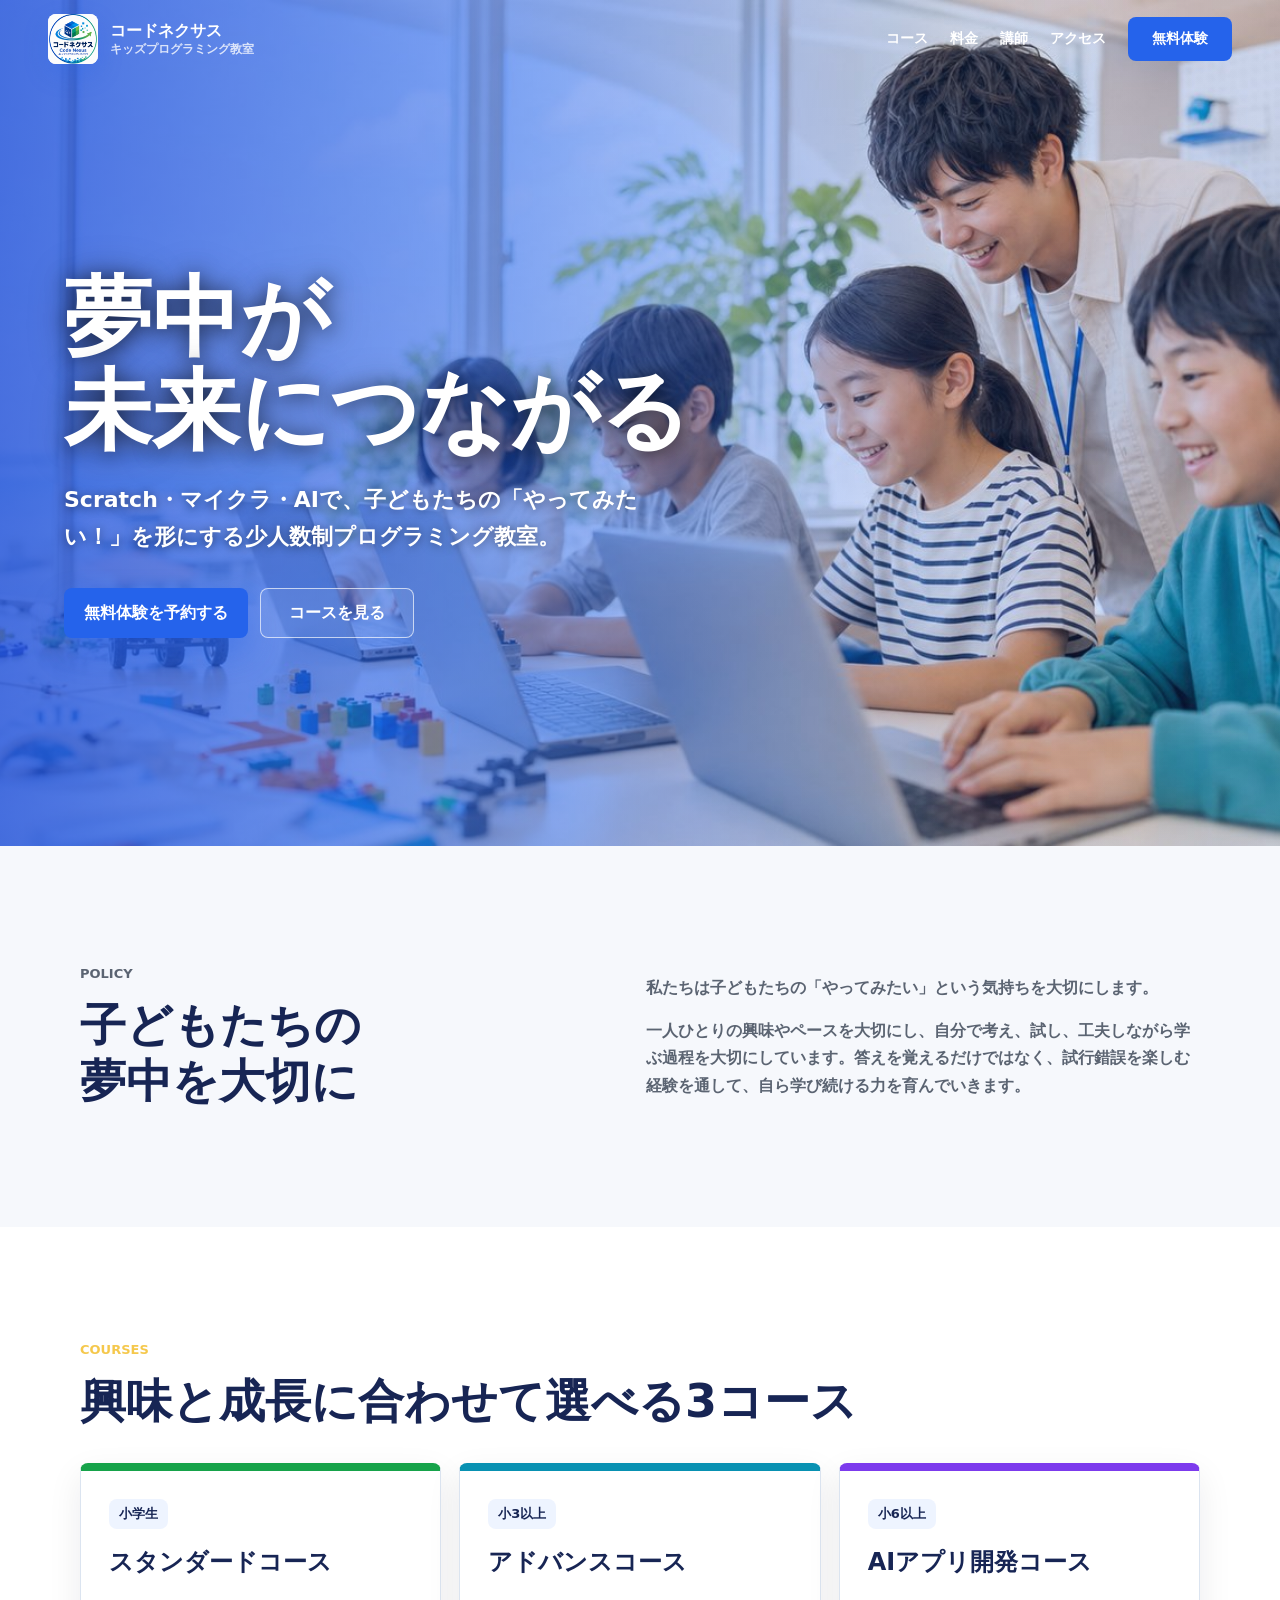
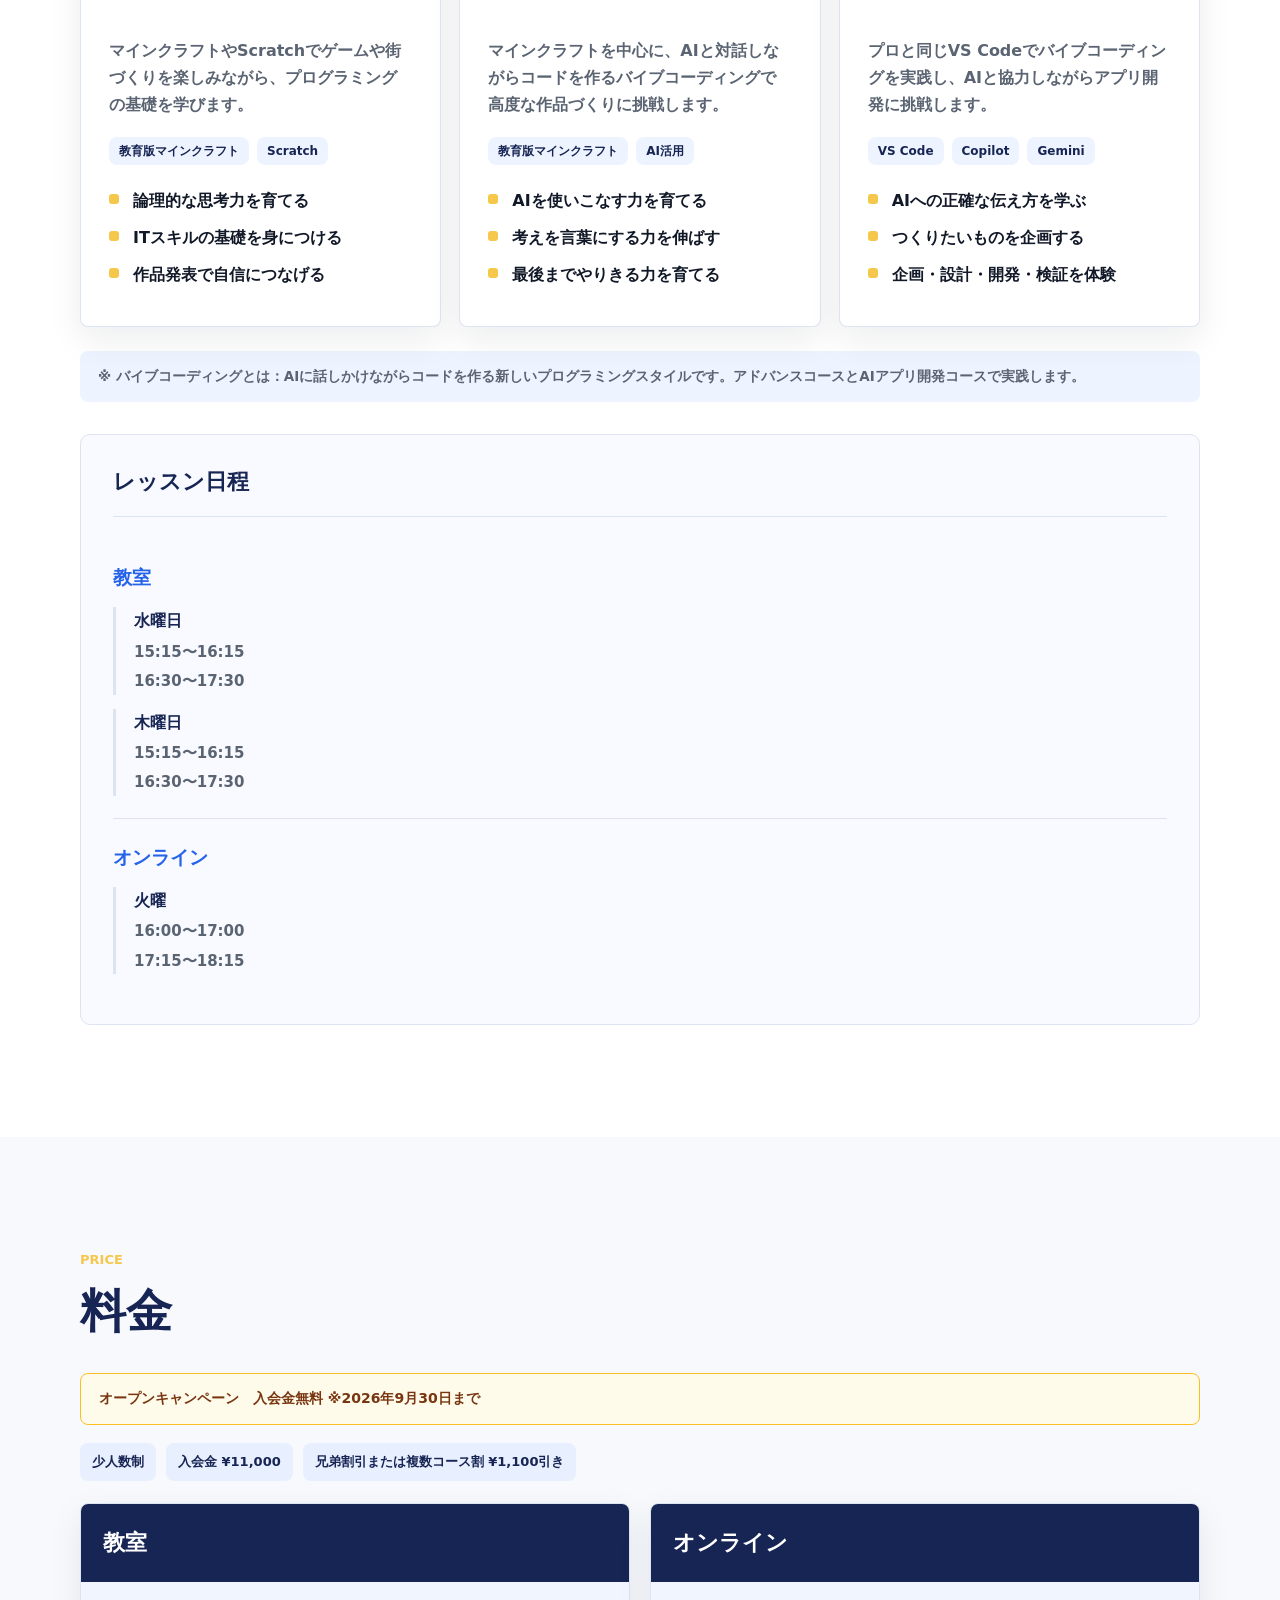
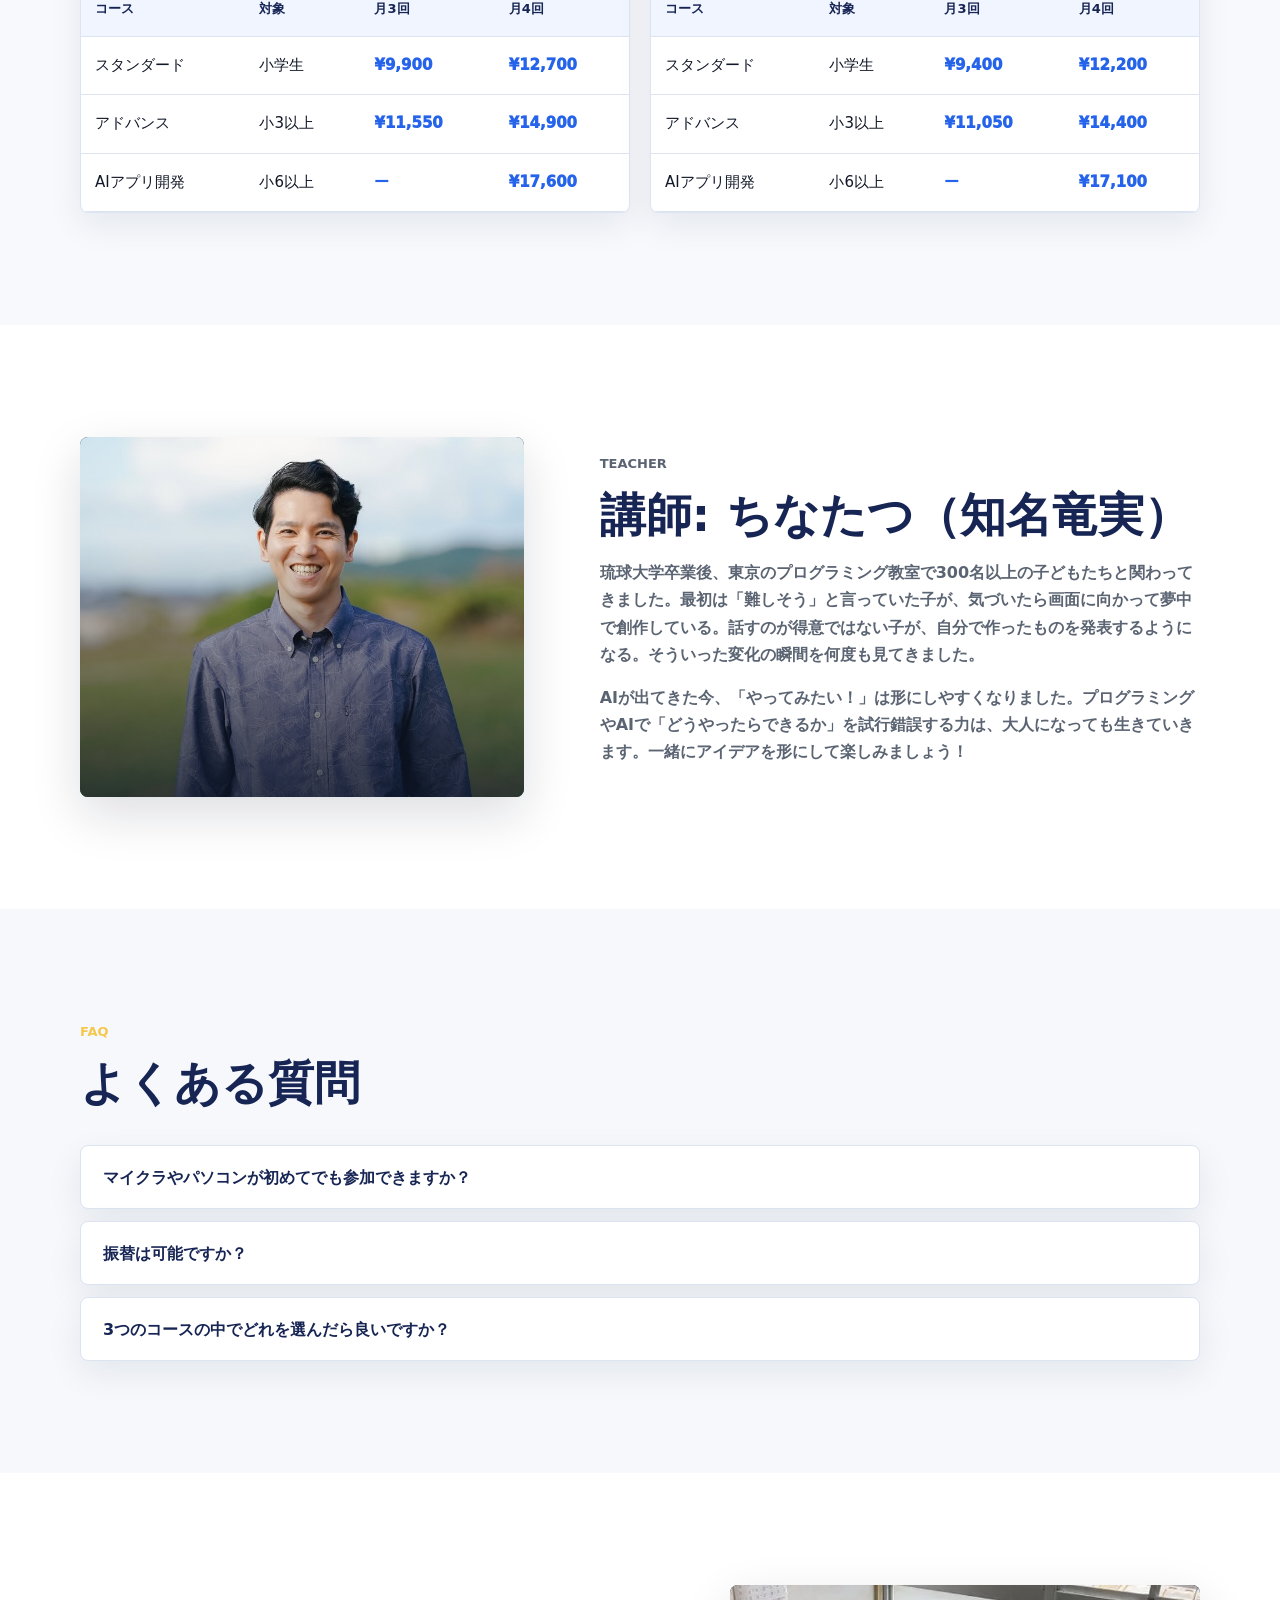
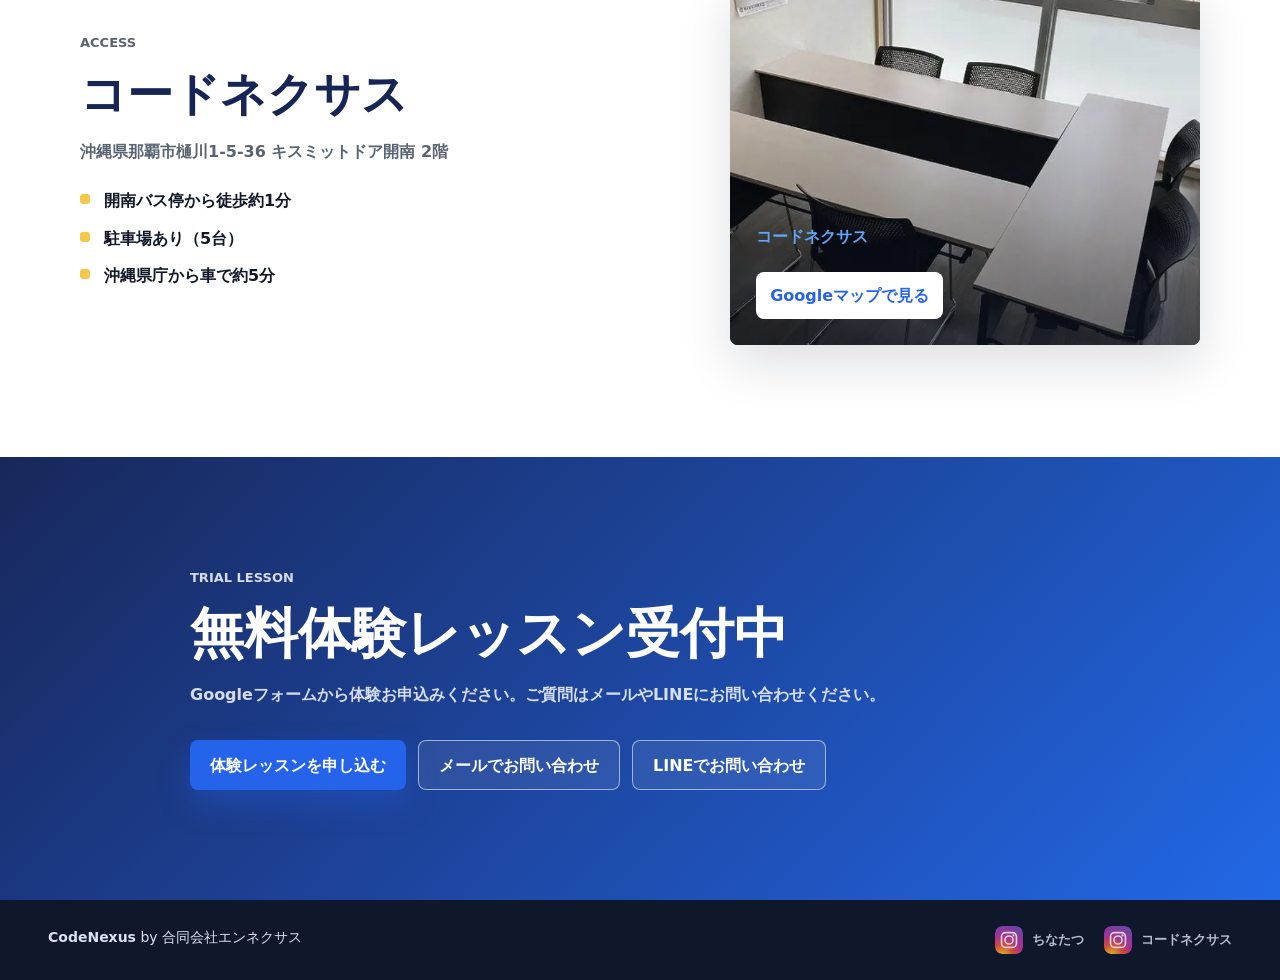
==== index.html @ d020bd9b "Add files via upload" ====
<!doctype html>
<html lang="ja">
  <head>
    <meta charset="utf-8" />
    <meta name="viewport" content="width=device-width, initial-scale=1" />
    <title>コードネクサス | 沖縄・那覇のキッズプログラミング教室</title>
    <meta
      name="description"
      content="コードネクサスは沖縄県那覇市のキッズプログラミング教室です。Scratch、マイクラ、AIアプリ開発を少人数制で学べます。無料体験レッスン受付中。"
    />
    <link rel="icon" href="./assets/code-nexus-icon.png" type="image/png" />
    <link rel="stylesheet" href="./styles.css" />
  </head>
  <body>
    <header class="site-header" data-header>
      <a class="brand" href="#top" aria-label="コードネクサス トップへ">
        <span class="brand-mark"><img src="./assets/code-nexus-icon.png" alt="" /></span>
        <span>
          <span class="brand-name">コードネクサス</span>
          <span class="brand-sub">キッズプログラミング教室</span>
        </span>
      </a>
      <button class="nav-toggle" type="button" aria-label="メニューを開く" aria-expanded="false" data-nav-toggle>
        <span></span>
        <span></span>
        <span></span>
      </button>
      <nav class="site-nav" data-nav>
        <a href="#courses">コース</a>
        <a href="#pricing">料金</a>
        <a href="#teacher">講師</a>
        <a href="#access">アクセス</a>
        <a class="nav-cta" href="#contact">無料体験</a>
      </nav>
    </header>

    <main id="top">
      <section class="hero" aria-labelledby="hero-title">
        <img class="hero-image" src="./assets/hero-classroom.jpg" alt="ノートパソコンで作品づくりに取り組む子どもたちと講師" decoding="async" />
        <div class="hero-overlay"></div>
        <div class="hero-content">
          <h1 id="hero-title">夢中が<br />未来につながる</h1>
          <p class="hero-lead">
            Scratch・マイクラ・AIで、子どもたちの「やってみたい！」を形にする少人数制プログラミング教室。
          </p>
          <div class="hero-actions">
            <a class="button primary" href="https://forms.gle/vFLX1ziu4pLFgxpL7" target="_blank" rel="noreferrer">無料体験を予約する</a>
            <a class="button secondary" href="#courses">コースを見る</a>
          </div>
        </div>
      </section>

      <section class="intro section">
        <div class="section-inner intro-grid">
          <div>
            <p class="section-kicker">Policy</p>
            <h2 class="intro-title"><span>子どもたちの</span><br /><span>夢中を大切に</span></h2>
          </div>
          <div>
            <p>
              私たちは子どもたちの「やってみたい」という気持ちを大切にします。
            </p>
            <p>
              一人ひとりの興味やペースを大切にし、自分で考え、試し、工夫しながら学ぶ過程を大切にしています。答えを覚えるだけではなく、試行錯誤を楽しむ経験を通して、自ら学び続ける力を育んでいきます。
            </p>
          </div>
        </div>
      </section>

      <section class="section courses" id="courses" aria-labelledby="courses-title">
        <div class="section-inner">
          <div class="section-heading">
            <p class="section-kicker">Courses</p>
            <h2 id="courses-title">興味と成長に合わせて選べる3コース</h2>
          </div>
          <div class="course-grid">
            <article class="course-card course-green">
              <span class="course-badge">小学生</span>
              <h3>スタンダードコース</h3>
              <p>マインクラフトやScratchでゲームや街づくりを楽しみながら、プログラミングの基礎を学びます。</p>
              <div class="course-tools" aria-label="使用ツール">
                <span>教育版マインクラフト</span>
                <span>Scratch</span>
              </div>
              <ul>
                <li>論理的な思考力を育てる</li>
                <li>ITスキルの基礎を身につける</li>
                <li>作品発表で自信につなげる</li>
              </ul>
            </article>
            <article class="course-card course-cyan">
              <span class="course-badge">小3以上</span>
              <h3>アドバンスコース</h3>
              <p>マインクラフトを中心に、AIと対話しながらコードを作るバイブコーディングで高度な作品づくりに挑戦します。</p>
              <div class="course-tools" aria-label="使用ツール">
                <span>教育版マインクラフト</span>
                <span>AI活用</span>
              </div>
              <ul>
                <li>AIを使いこなす力を育てる</li>
                <li>考えを言葉にする力を伸ばす</li>
                <li>最後までやりきる力を育てる</li>
              </ul>
            </article>
            <article class="course-card course-purple">
              <span class="course-badge">小6以上</span>
              <h3>AIアプリ開発コース</h3>
              <p>プロと同じVS Codeでバイブコーディングを実践し、AIと協力しながらアプリ開発に挑戦します。</p>
              <div class="course-tools" aria-label="使用ツール">
                <span>VS Code</span>
                <span>Copilot</span>
                <span>Gemini</span>
              </div>
              <ul>
                <li>AIへの正確な伝え方を学ぶ</li>
                <li>つくりたいものを企画する</li>
                <li>企画・設計・開発・検証を体験</li>
              </ul>
            </article>
          </div>
          <p class="vibe-note">※ バイブコーディングとは：AIに話しかけながらコードを作る新しいプログラミングスタイルです。アドバンスコースとAIアプリ開発コースで実践します。</p>
          <div class="schedule-block">
            <h3 class="schedule-title">レッスン日程</h3>
            <div class="schedule-body">
              <div class="schedule-category">
                <p class="schedule-cat-label">教室</p>
                <div class="schedule-day">
                  <p class="schedule-day-name">水曜日</p>
                  <p class="schedule-time">15:15〜16:15</p>
                  <p class="schedule-time">16:30〜17:30</p>
                </div>
                <div class="schedule-day">
                  <p class="schedule-day-name">木曜日</p>
                  <p class="schedule-time">15:15〜16:15</p>
                  <p class="schedule-time">16:30〜17:30</p>
                </div>
              </div>
              <div class="schedule-category">
                <p class="schedule-cat-label">オンライン</p>
                <div class="schedule-day">
                  <p class="schedule-day-name">火曜</p>
                  <p class="schedule-time">16:00〜17:00</p>
                  <p class="schedule-time">17:15〜18:15</p>
                </div>
              </div>
            </div>
          </div>
        </div>
      </section>

      <section class="section pricing" id="pricing" aria-labelledby="pricing-title">
        <div class="section-inner">
          <div class="section-heading">
            <p class="section-kicker">Price</p>
            <h2 id="pricing-title">料金</h2>
          </div>
          <p class="campaign-note">オープンキャンペーン　入会金無料 ※2026年9月30日まで</p>
          <div class="price-notes">
            <span>少人数制</span>
            <span>入会金 ¥11,000</span>
            <span>兄弟割引または複数コース割 ¥1,100引き</span>
          </div>
          <div class="pricing-tables">
            <article class="price-panel">
              <h3>教室</h3>
              <div class="table-wrap">
                <table>
                  <thead>
                    <tr>
                      <th>コース</th>
                      <th>対象</th>
                      <th>月3回</th>
                      <th>月4回</th>
                    </tr>
                  </thead>
                  <tbody>
                    <tr>
                      <td>スタンダード</td>
                      <td>小学生</td>
                      <td>¥9,900</td>
                      <td>¥12,700</td>
                    </tr>
                    <tr>
                      <td>アドバンス</td>
                      <td>小3以上</td>
                      <td>¥11,550</td>
                      <td>¥14,900</td>
                    </tr>
                    <tr>
                      <td>AIアプリ開発</td>
                      <td>小6以上</td>
                      <td>ー</td>
                      <td>¥17,600</td>
                    </tr>
                  </tbody>
                </table>
              </div>
            </article>
            <article class="price-panel">
              <h3>オンライン</h3>
              <div class="table-wrap">
                <table>
                  <thead>
                    <tr>
                      <th>コース</th>
                      <th>対象</th>
                      <th>月3回</th>
                      <th>月4回</th>
                    </tr>
                  </thead>
                  <tbody>
                    <tr>
                      <td>スタンダード</td>
                      <td>小学生</td>
                      <td>¥9,400</td>
                      <td>¥12,200</td>
                    </tr>
                    <tr>
                      <td>アドバンス</td>
                      <td>小3以上</td>
                      <td>¥11,050</td>
                      <td>¥14,400</td>
                    </tr>
                    <tr>
                      <td>AIアプリ開発</td>
                      <td>小6以上</td>
                      <td>ー</td>
                      <td>¥17,100</td>
                    </tr>
                  </tbody>
                </table>
              </div>
            </article>
          </div>
        </div>
      </section>

      <section class="section teacher" id="teacher" aria-labelledby="teacher-title">
        <div class="section-inner teacher-grid">
          <div class="teacher-visual">
            <img class="teacher-photo" src="./assets/teacher-profile.jpg" alt="講師 ちなたつ（知名竜実）のプロフィール写真" loading="lazy" decoding="async" />
          </div>
          <div>
            <p class="section-kicker">Teacher</p>
            <h2 id="teacher-title">講師: ちなたつ（知名竜実）</h2>
            <p>
              琉球大学卒業後、東京のプログラミング教室で300名以上の子どもたちと関わってきました。最初は「難しそう」と言っていた子が、気づいたら画面に向かって夢中で創作している。話すのが得意ではない子が、自分で作ったものを発表するようになる。そういった変化の瞬間を何度も見てきました。
            </p>
            <p>
              AIが出てきた今、「やってみたい！」は形にしやすくなりました。プログラミングやAIで「どうやったらできるか」を試行錯誤する力は、大人になっても生きていきます。一緒にアイデアを形にして楽しみましょう！
            </p>
          </div>
        </div>
      </section>

      <section class="section faq" aria-labelledby="faq-title">
        <div class="section-inner">
          <div class="section-heading">
            <p class="section-kicker">FAQ</p>
            <h2 id="faq-title">よくある質問</h2>
          </div>
          <div class="faq-list">
            <details>
              <summary>マイクラやパソコンが初めてでも参加できますか？</summary>
              <p>はい。初めてのお子様にも取り組みやすく楽しめる内容を用意しております。</p>
            </details>
            <details>
              <summary>振替は可能ですか？</summary>
              <p>はい。欠席日から2ヶ月以内で振替可能となっております。</p>
            </details>
            <details>
              <summary>3つのコースの中でどれを選んだら良いですか？</summary>
              <p>まずはスタンダードコースでの体験がオススメです。その上でどのコースが良いか、お話できると幸いです。</p>
            </details>
          </div>
        </div>
      </section>

      <section class="section access" id="access" aria-labelledby="access-title">
        <div class="section-inner access-grid">
          <div>
            <p class="section-kicker">Access</p>
            <h2 id="access-title">コードネクサス</h2>
            <p>沖縄県那覇市樋川1-5-36 キスミットドア開南 2階</p>
            <ul class="access-list">
              <li>開南バス停から徒歩約1分</li>
              <li>駐車場あり（5台）</li>
              <li>沖縄県庁から車で約5分</li>
            </ul>
          </div>
          <div class="map-card">
            <img src="./assets/classroom-room.jpg" alt="キスミットドア開南の教室スペース" loading="lazy" decoding="async" />
            <div class="map-card-info" aria-label="アクセス情報">
              <span>コードネクサス</span>
              <a href="https://www.google.com/maps/search/?api=1&query=%E6%B2%96%E7%B8%84%E7%9C%8C%E9%82%A3%E8%A6%87%E5%B8%82%E6%A8%8B%E5%B7%9D1-5-36" target="_blank" rel="noreferrer">Googleマップで見る</a>
            </div>
          </div>
        </div>
      </section>

      <section class="contact" id="contact" aria-labelledby="contact-title">
        <div class="contact-inner">
          <p class="section-kicker">Trial Lesson</p>
          <h2 id="contact-title">無料体験レッスン受付中</h2>
          <p>Googleフォームから体験お申込みください。ご質問はメールやLINEにお問い合わせください。</p>
          <div class="contact-actions">
            <a class="button primary" href="https://forms.gle/vFLX1ziu4pLFgxpL7" target="_blank" rel="noreferrer">体験レッスンを申し込む</a>
            <a class="button secondary light" href="mailto:ennexus.c@gmail.com">メールでお問い合わせ</a>
            <a class="button secondary light" href="https://lin.ee/ylZwi2s" target="_blank" rel="noreferrer">LINEでお問い合わせ</a>
          </div>
        </div>
      </section>
    </main>

    <footer class="site-footer">
      <p><strong>CodeNexus</strong> by 合同会社エンネクサス</p>
      <div class="footer-social">
        <a class="footer-social-link" href="https://www.instagram.com/china_tatsu/" target="_blank" rel="noreferrer" aria-label="ちなたつ Instagram（個人）">
          <img src="./assets/instagram-icon.svg" alt="" class="social-icon" />
          <span>ちなたつ</span>
        </a>
        <a class="footer-social-link" href="https://www.instagram.com/codenexus.okinawa/" target="_blank" rel="noreferrer" aria-label="コードネクサス Instagram（教室）">
          <img src="./assets/instagram-icon.svg" alt="" class="social-icon" />
          <span>コードネクサス</span>
        </a>
      </div>
    </footer>

    <script src="./script.js"></script>
  </body>
</html>
---- styles.css ----
:root {
  --blue: #2563eb;
  --navy: #172554;
  --ink: #111827;
  --muted: #5b6472;
  --line: #dbe4f0;
  --paper: #ffffff;
  --soft: #f6f8fc;
  --green: #16a34a;
  --cyan: #0891b2;
  --purple: #7c3aed;
  --yellow: #f5c84c;
  --coral: #f9735b;
  --shadow: 0 18px 50px rgba(17, 24, 39, 0.14);
}

* {
  box-sizing: border-box;
}

html {
  scroll-behavior: smooth;
}

body {
  margin: 0;
  color: var(--ink);
  font-family: system-ui, -apple-system, BlinkMacSystemFont, "Hiragino Sans", "Yu Gothic", "Yu Gothic UI", sans-serif;
  line-height: 1.7;
  background: var(--paper);
}

a {
  color: inherit;
  text-decoration: none;
}

img {
  display: block;
  max-width: 100%;
}

.site-header {
  position: fixed;
  z-index: 20;
  top: 0;
  left: 0;
  right: 0;
  display: flex;
  align-items: center;
  justify-content: space-between;
  gap: 24px;
  min-height: 74px;
  padding: 14px clamp(18px, 4vw, 48px);
  color: #fff;
  transition: background 180ms ease, color 180ms ease, box-shadow 180ms ease;
}

.site-header.is-scrolled,
.site-header.is-open {
  color: var(--ink);
  background: rgba(255, 255, 255, 0.94);
  box-shadow: 0 8px 24px rgba(17, 24, 39, 0.08);
  -webkit-backdrop-filter: blur(14px);
  backdrop-filter: blur(14px);
}

.brand {
  display: inline-flex;
  align-items: center;
  gap: 12px;
  min-width: 220px;
  font-weight: 800;
}

.brand-mark {
  display: grid;
  width: 50px;
  height: 50px;
  place-items: center;
  border-radius: 8px;
  overflow: hidden;
  background: #fff;
  box-shadow: 0 10px 24px rgba(37, 99, 235, 0.22);
}

.brand-mark img {
  width: 100%;
  height: 100%;
  object-fit: cover;
  transform: scale(1.04);
}

.brand-name,
.brand-sub {
  display: block;
  line-height: 1.1;
}

.brand-sub {
  margin-top: 4px;
  font-size: 12px;
  font-weight: 700;
  opacity: 0.78;
}

.site-nav {
  display: flex;
  align-items: center;
  gap: 22px;
  font-size: 14px;
  font-weight: 800;
}

.site-nav a {
  padding: 10px 0;
}

.site-nav .nav-cta {
  min-width: 104px;
  padding: 10px 16px;
  text-align: center;
  color: #fff;
  background: var(--blue);
  border-radius: 8px;
  font-weight: 700;
}

.nav-toggle {
  display: none;
  width: 44px;
  height: 44px;
  border: 1px solid rgba(255, 255, 255, 0.45);
  border-radius: 8px;
  background: rgba(255, 255, 255, 0.12);
  place-items: center;
}

.site-header.is-scrolled .nav-toggle,
.site-header.is-open .nav-toggle {
  border-color: var(--line);
  background: #fff;
}

.nav-toggle span {
  display: block;
  width: 20px;
  height: 2px;
  margin: 3px auto;
  background: currentColor;
}

.hero {
  position: relative;
  min-height: 94vh;
  display: grid;
  align-items: center;
  overflow: hidden;
  color: #fff;
}

.hero-image,
.hero-overlay {
  position: absolute;
  inset: 0;
  width: 100%;
  height: 100%;
}

.hero-image {
  object-fit: cover;
  object-position: center;
}

.hero-overlay {
  background:
    linear-gradient(90deg, rgba(29, 78, 216, 0.78) 0%, rgba(37, 99, 235, 0.52) 38%, rgba(37, 99, 235, 0.10) 74%),
    linear-gradient(0deg, rgba(37, 99, 235, 0.08), rgba(37, 99, 235, 0.08));
}

.hero-content {
  position: relative;
  z-index: 1;
  width: min(760px, 100%);
  padding: 128px clamp(20px, 5vw, 72px) 64px;
}

.eyebrow,
.section-kicker {
  margin: 0 0 12px;
  color: var(--yellow);
  font-size: 13px;
  font-weight: 900;
  text-transform: uppercase;
}

.hero h1 {
  margin: 0;
  font-size: clamp(46px, 8vw, 88px);
  line-height: 1.05;
  letter-spacing: 0;
  text-shadow: 0 2px 20px rgba(0, 0, 0, 0.60), 0 4px 40px rgba(0, 0, 0, 0.35);
}

.hero-lead {
  max-width: 620px;
  margin: 24px 0 0;
  font-size: clamp(17px, 2.1vw, 22px);
  font-weight: 700;
  text-shadow: 0 1px 10px rgba(0, 0, 0, 0.50);
}

.hero-actions,
.contact-actions {
  display: flex;
  flex-wrap: wrap;
  gap: 12px;
  margin-top: 32px;
}

.button {
  display: inline-flex;
  align-items: center;
  justify-content: center;
  min-height: 50px;
  min-width: 154px;
  padding: 12px 20px;
  border-radius: 8px;
  font-weight: 700;
  line-height: 1.35;
}

.button.primary {
  color: #fff;
  background: var(--blue);
  box-shadow: 0 14px 30px rgba(37, 99, 235, 0.34);
}

.button.secondary {
  color: #fff;
  border: 1px solid rgba(255, 255, 255, 0.66);
  background: rgba(255, 255, 255, 0.08);
}

.button.light {
  border-color: rgba(255, 255, 255, 0.55);
}


.section {
  padding: clamp(68px, 9vw, 112px) clamp(20px, 4vw, 48px);
}

.section-inner {
  width: min(1120px, 100%);
  margin: 0 auto;
}

.section-heading {
  max-width: 100%;
  margin-bottom: 34px;
}

.section h2 {
  margin: 0;
  color: var(--navy);
  font-size: clamp(30px, 4vw, 46px);
  line-height: 1.22;
  letter-spacing: 0;
}

.section-heading p:not(.section-kicker),
.intro p,
.teacher p,
.access p,
.contact p {
  color: var(--muted);
  font-weight: 650;
}

.intro {
  background: var(--soft);
}

.intro-grid {
  display: grid;
  grid-template-columns: 0.95fr 1.05fr;
  gap: clamp(28px, 5vw, 64px);
  align-items: center;
}

.intro-title span {
  white-space: nowrap;
}

.courses {
  background: #fff;
}

.course-grid {
  display: grid;
  grid-template-columns: repeat(3, minmax(0, 1fr));
  gap: 18px;
}

.course-card,
.price-panel,
.faq-list details {
  border: 1px solid var(--line);
  border-radius: 8px;
  background: #fff;
  box-shadow: 0 12px 34px rgba(17, 24, 39, 0.08);
}

.course-card {
  min-height: 390px;
  padding: 28px;
  border-top: 8px solid var(--blue);
}

.course-green {
  border-top-color: var(--green);
}

.course-cyan {
  border-top-color: var(--cyan);
}

.course-purple {
  border-top-color: var(--purple);
}

.course-badge {
  display: inline-flex;
  min-height: 30px;
  align-items: center;
  padding: 4px 10px;
  color: var(--navy);
  background: #eef4ff;
  border-radius: 8px;
  font-size: 13px;
  font-weight: 700;
}

.course-card h3 {
  min-height: 74px;
  margin: 18px 0 12px;
  color: var(--navy);
  font-size: 24px;
  line-height: 1.3;
}

.course-card p {
  color: var(--muted);
  font-weight: 650;
}

.course-tools {
  display: flex;
  flex-wrap: wrap;
  gap: 8px;
  margin-top: 18px;
}

.course-tools span {
  padding: 6px 10px;
  border-radius: 8px;
  color: var(--navy);
  background: #eef4ff;
  font-size: 12px;
  font-weight: 650;
  line-height: 1.35;
}

.course-card ul,
.access-list {
  padding: 0;
  margin: 22px 0 0;
  list-style: none;
}

.course-card li,
.access-list li {
  position: relative;
  padding-left: 24px;
  margin: 10px 0;
  font-weight: 800;
}

.course-card li::before,
.access-list li::before {
  content: "";
  position: absolute;
  left: 0;
  top: 0.75em;
  width: 10px;
  height: 10px;
  border-radius: 3px;
  background: var(--yellow);
  transform: translateY(-50%);
}

.pricing {
  background: #f7f9fd;
}

.price-notes {
  display: flex;
  flex-wrap: wrap;
  gap: 10px;
  margin-bottom: 22px;
}

.price-notes span {
  padding: 8px 12px;
  border-radius: 8px;
  color: var(--navy);
  background: #e8efff;
  font-size: 13px;
  font-weight: 650;
}

.pricing-tables {
  display: grid;
  grid-template-columns: repeat(2, minmax(0, 1fr));
  gap: 20px;
}

.price-panel {
  overflow: hidden;
}

.price-panel h3 {
  margin: 0;
  padding: 20px 22px;
  color: #fff;
  background: var(--navy);
  font-size: 22px;
}

.table-wrap {
  overflow-x: auto;
}

table {
  width: 100%;
  border-collapse: collapse;
  font-size: 15px;
}

th,
td {
  padding: 16px 14px;
  border-bottom: 1px solid var(--line);
  text-align: left;
  vertical-align: middle;
}

th {
  color: var(--navy);
  background: #f0f5ff;
  font-size: 13px;
}

td:nth-child(3),
td:nth-child(4) {
  font-weight: 950;
  color: var(--blue);
}

.teacher-grid,
.access-grid {
  display: grid;
  grid-template-columns: 0.85fr 1.15fr;
  gap: clamp(28px, 6vw, 76px);
  align-items: center;
}

.teacher-visual {
  min-height: 360px;
  position: relative;
  overflow: hidden;
  display: flex;
  align-items: flex-end;
  padding: 22px;
  border-radius: 8px;
  color: #fff;
  background: var(--navy);
  box-shadow: var(--shadow);
}

.teacher-visual::after {
  content: "";
  position: absolute;
  inset: 0;
  background: linear-gradient(180deg, rgba(15, 23, 42, 0.02) 28%, rgba(15, 23, 42, 0.76) 100%);
}

.teacher-photo {
  position: absolute;
  inset: 0;
  width: 100%;
  height: 100%;
  object-fit: cover;
  object-position: 50% 32%;
}


.faq {
  background: var(--soft);
}

.faq-list {
  display: grid;
  gap: 12px;
}

.faq-list details {
  padding: 0 22px;
}

.faq-list summary {
  min-height: 62px;
  display: flex;
  align-items: center;
  cursor: pointer;
  color: var(--navy);
  font-weight: 700;
}

.faq-list p {
  margin: 0;
  padding: 0 0 22px;
  color: var(--muted);
  font-weight: 650;
}

.access {
  background: #fff;
}

.access-grid {
  grid-template-columns: 1.1fr 0.9fr;
}

#access-title {
  word-break: keep-all;
}

.map-card {
  position: relative;
  min-height: 360px;
  overflow: hidden;
  border-radius: 8px;
  color: #fff;
  background: var(--navy);
  box-shadow: var(--shadow);
}

.map-card::after {
  content: "";
  position: absolute;
  inset: 0;
  background: linear-gradient(180deg, rgba(15, 23, 42, 0.00) 30%, rgba(15, 23, 42, 0.52) 100%);
}

.map-card img {
  width: 100%;
  height: 100%;
  min-height: 360px;
  object-fit: cover;
  object-position: center;
}

.map-card-info {
  position: absolute;
  z-index: 1;
  left: 26px;
  right: 26px;
  bottom: 26px;
  display: grid;
  gap: 8px;
}

.map-card-info span {
  color: #60a5fa;
  font-weight: 950;
}


.map-card-info a {
  width: fit-content;
  margin-top: 14px;
  padding: 10px 14px;
  border-radius: 8px;
  background: #fff;
  color: var(--blue);
  font-weight: 700;
}

/* バイブコーディング注釈 */
.vibe-note {
  margin-top: 24px;
  padding: 14px 18px;
  border-radius: 8px;
  background: #eef4ff;
  color: var(--muted);
  font-size: 13.5px;
  font-weight: 650;
  line-height: 1.65;
}

/* レッスン日程 */
.schedule-block {
  margin-top: 32px;
  padding: 28px 32px;
  border-radius: 10px;
  background: #f8faff;
  border: 1px solid var(--line);
}

.schedule-title {
  margin: 0 0 22px;
  padding-bottom: 16px;
  color: var(--navy);
  font-size: 22px;
  font-weight: 800;
  border-bottom: 1px solid var(--line);
}

.schedule-body {
  display: flex;
  flex-direction: column;
}

.schedule-category {
  display: flex;
  flex-direction: column;
  gap: 14px;
  padding: 22px 0;
}

.schedule-category + .schedule-category {
  border-top: 1px solid var(--line);
}

.schedule-cat-label {
  margin: 0;
  color: var(--blue);
  font-size: 19px;
  font-weight: 800;
}

.schedule-day {
  padding-left: 18px;
  border-left: 3px solid var(--line);
}

.schedule-day-name {
  margin: 0 0 5px;
  color: var(--navy);
  font-size: 16px;
  font-weight: 800;
}

.schedule-time {
  margin: 4px 0 0;
  color: var(--muted);
  font-size: 15px;
  font-weight: 650;
}

/* オープンキャンペーン */
.campaign-note {
  margin: 0 0 18px;
  padding: 13px 18px;
  border-radius: 8px;
  background: #fffbeb;
  color: #78350f;
  font-size: 14px;
  font-weight: 800;
  border: 1px solid #fbbf24;
}

/* フッター SNS */
.social-icon {
  width: 28px;
  height: 28px;
  border-radius: 7px;
  display: block;
  flex-shrink: 0;
}

.footer-social {
  display: flex;
  gap: 20px;
  align-items: center;
}

.footer-social-link {
  display: flex;
  align-items: center;
  gap: 9px;
  opacity: 0.82;
  transition: opacity 150ms;
  font-size: 13px;
  font-weight: 700;
  color: #d9e3f7;
}

.footer-social-link:hover {
  opacity: 1;
}

.contact {
  padding: clamp(72px, 9vw, 110px) clamp(20px, 4vw, 48px);
  color: #fff;
  background:
    linear-gradient(135deg, rgba(23, 37, 84, 0.96), rgba(37, 99, 235, 0.9)),
    linear-gradient(90deg, var(--blue), var(--cyan));
}

.contact-inner {
  width: min(900px, 100%);
  margin: 0 auto;
}

.contact h2 {
  margin: 0;
  font-size: clamp(32px, 5vw, 54px);
  line-height: 1.18;
  letter-spacing: 0;
}

.contact p {
  max-width: 720px;
  color: rgba(255, 255, 255, 0.82);
  font-weight: 750;
}

.site-footer {
  display: flex;
  flex-wrap: wrap;
  justify-content: space-between;
  gap: 8px 24px;
  padding: 26px clamp(20px, 4vw, 48px);
  color: #d9e3f7;
  background: #0f172a;
  font-size: 14px;
}

.site-footer p {
  margin: 0;
}

@media (max-width: 900px) {
  .nav-toggle {
    display: grid;
  }

  .site-nav {
    position: absolute;
    top: 74px;
    left: 16px;
    right: 16px;
    display: none;
    padding: 14px;
    border: 1px solid var(--line);
    border-radius: 8px;
    background: #fff;
    color: var(--ink);
    box-shadow: var(--shadow);
  }

  .site-nav.is-open {
    display: grid;
    gap: 4px;
  }

  .site-nav a {
    padding: 12px;
  }

  .intro-grid,
  .course-grid,
  .pricing-tables,
  .teacher-grid,
  .access-grid {
    grid-template-columns: 1fr;
  }

  .course-card {
    min-height: auto;
  }

  .course-card h3 {
    min-height: 0;
  }

}

@media (max-width: 620px) {
  .site-header {
    min-height: 68px;
    padding: 12px 16px;
  }

  .brand {
    min-width: 0;
  }

  .brand-mark {
    width: 40px;
    height: 40px;
  }

  .brand-mark img {
    transform: scale(1.04);
  }

  .brand-sub {
    display: none;
  }

  .site-nav {
    top: 68px;
  }

  .hero {
    min-height: 92vh;
  }

  .hero-image {
    object-position: 58% center;
  }

  .hero-overlay {
    background: linear-gradient(90deg, rgba(29, 78, 216, 0.82) 0%, rgba(37, 99, 235, 0.62) 68%, rgba(37, 99, 235, 0.24) 100%);
  }

  .hero-content {
    padding: 110px 20px 42px;
  }

  .hero-actions,
  .contact-actions {
    display: grid;
  }

  .button {
    width: 100%;
  }

  .section {
    padding-left: 18px;
    padding-right: 18px;
  }

  .course-card,
  .teacher-visual,
  .map-card {
    padding: 24px;
  }

  .map-card {
    padding: 0;
  }

  .teacher-visual {
    min-height: 300px;
  }

  #access-title {
    font-size: clamp(27px, 7vw, 34px);
  }

  th,
  td {
    padding: 12px 10px;
    font-size: 13px;
  }

  .schedule-block {
    padding: 20px;
  }

  .footer-social {
    gap: 14px;
  }
}
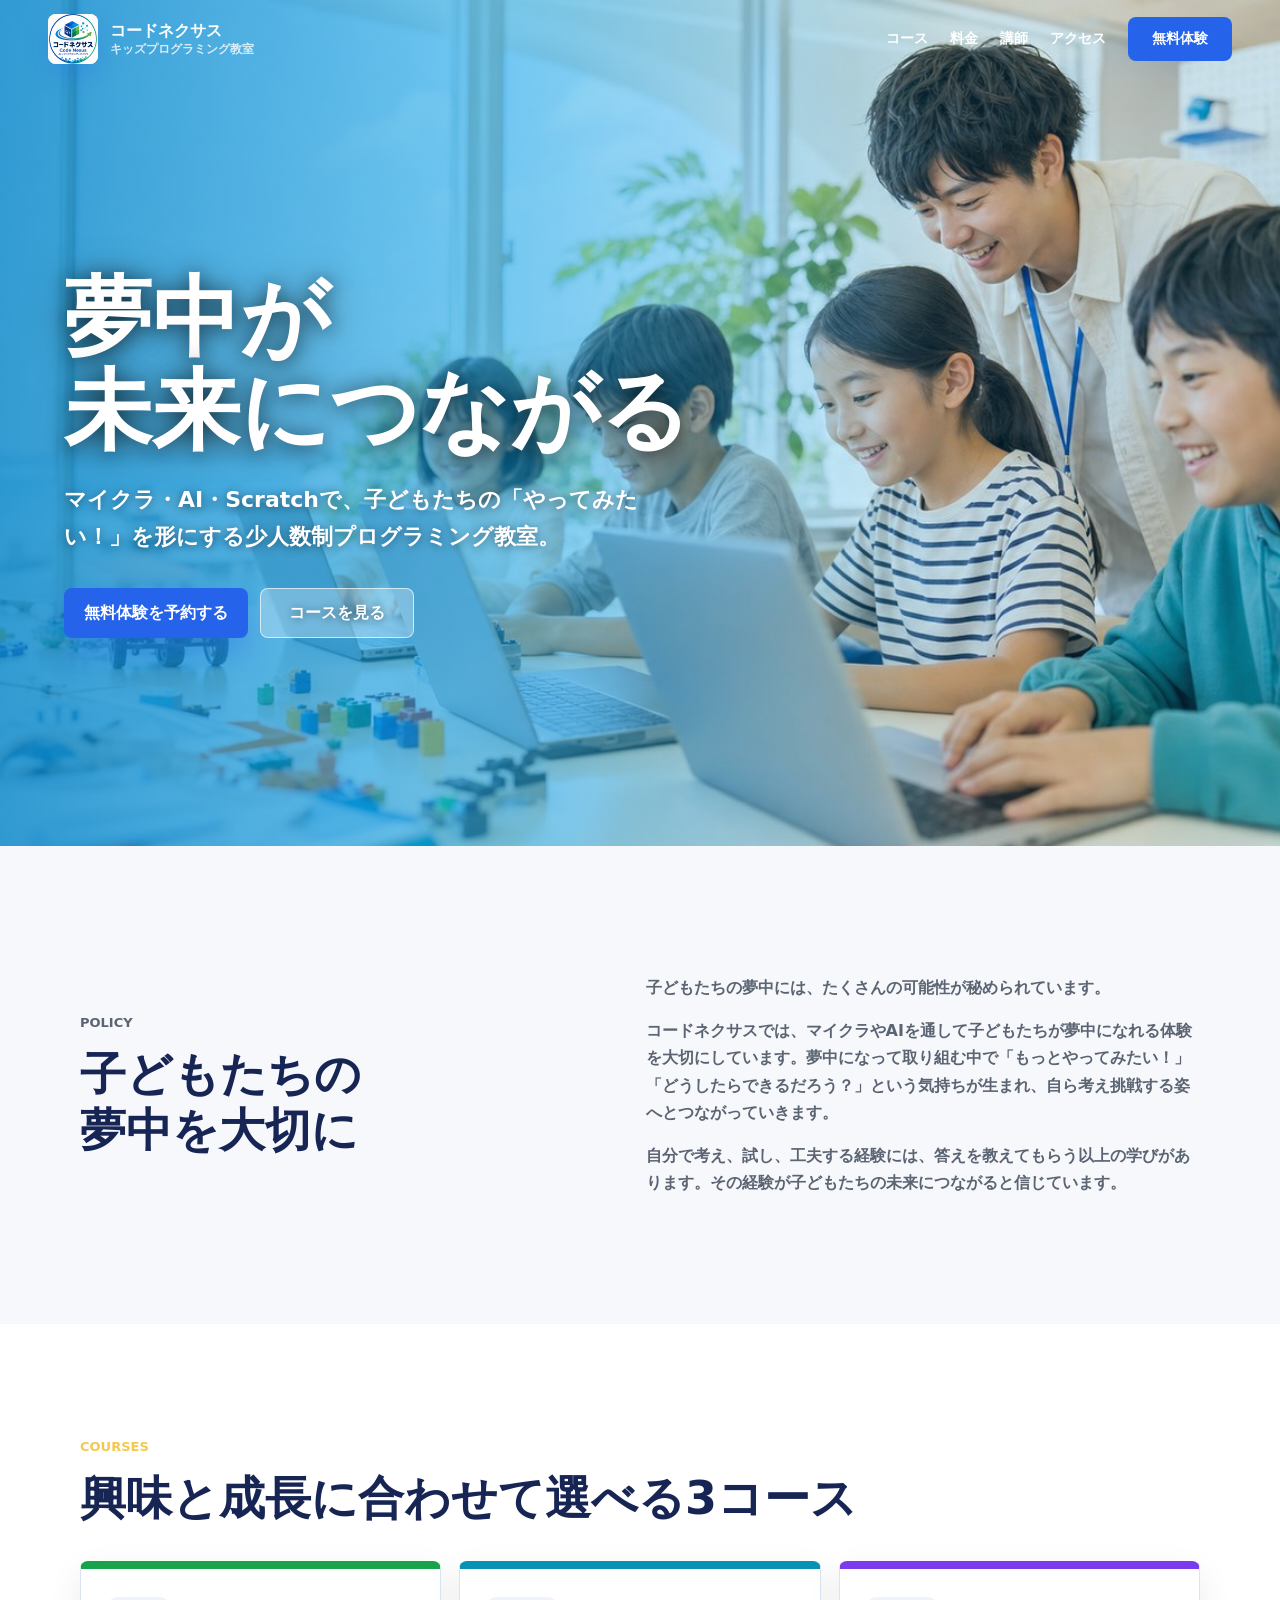
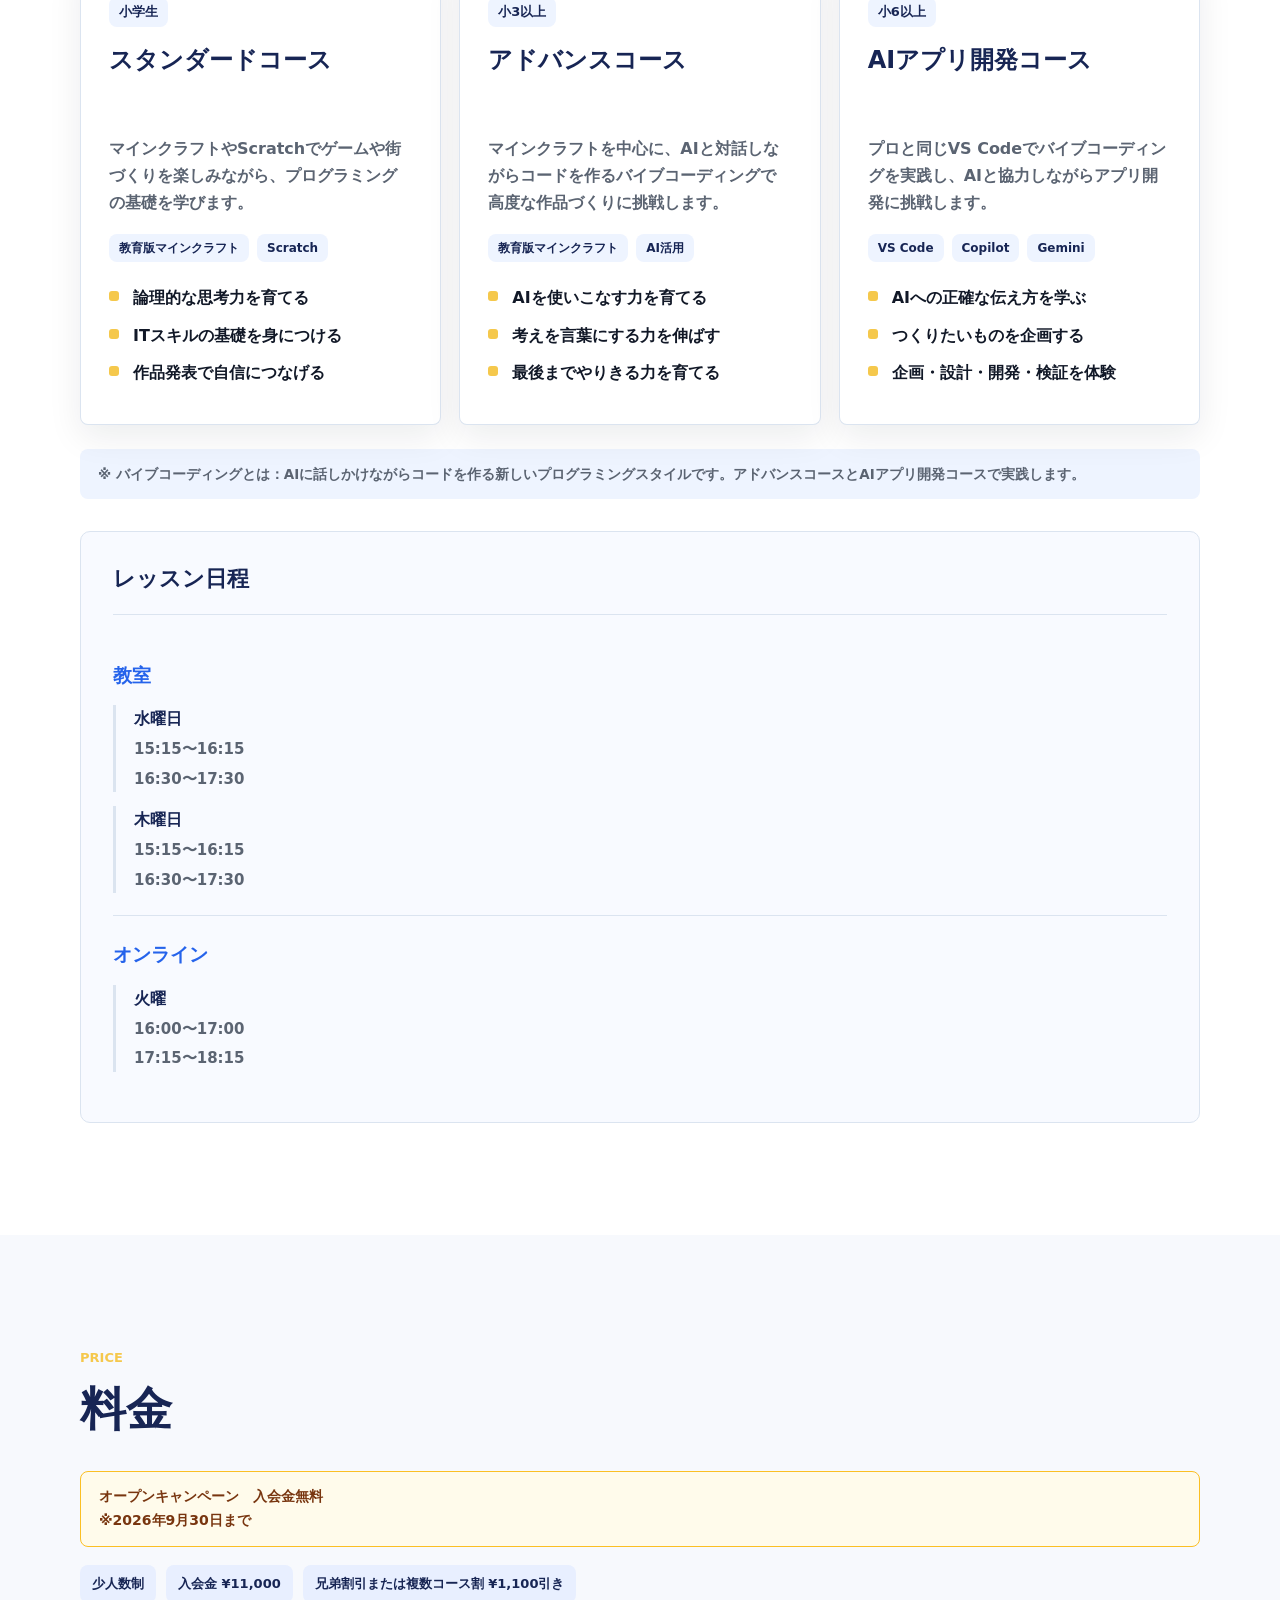
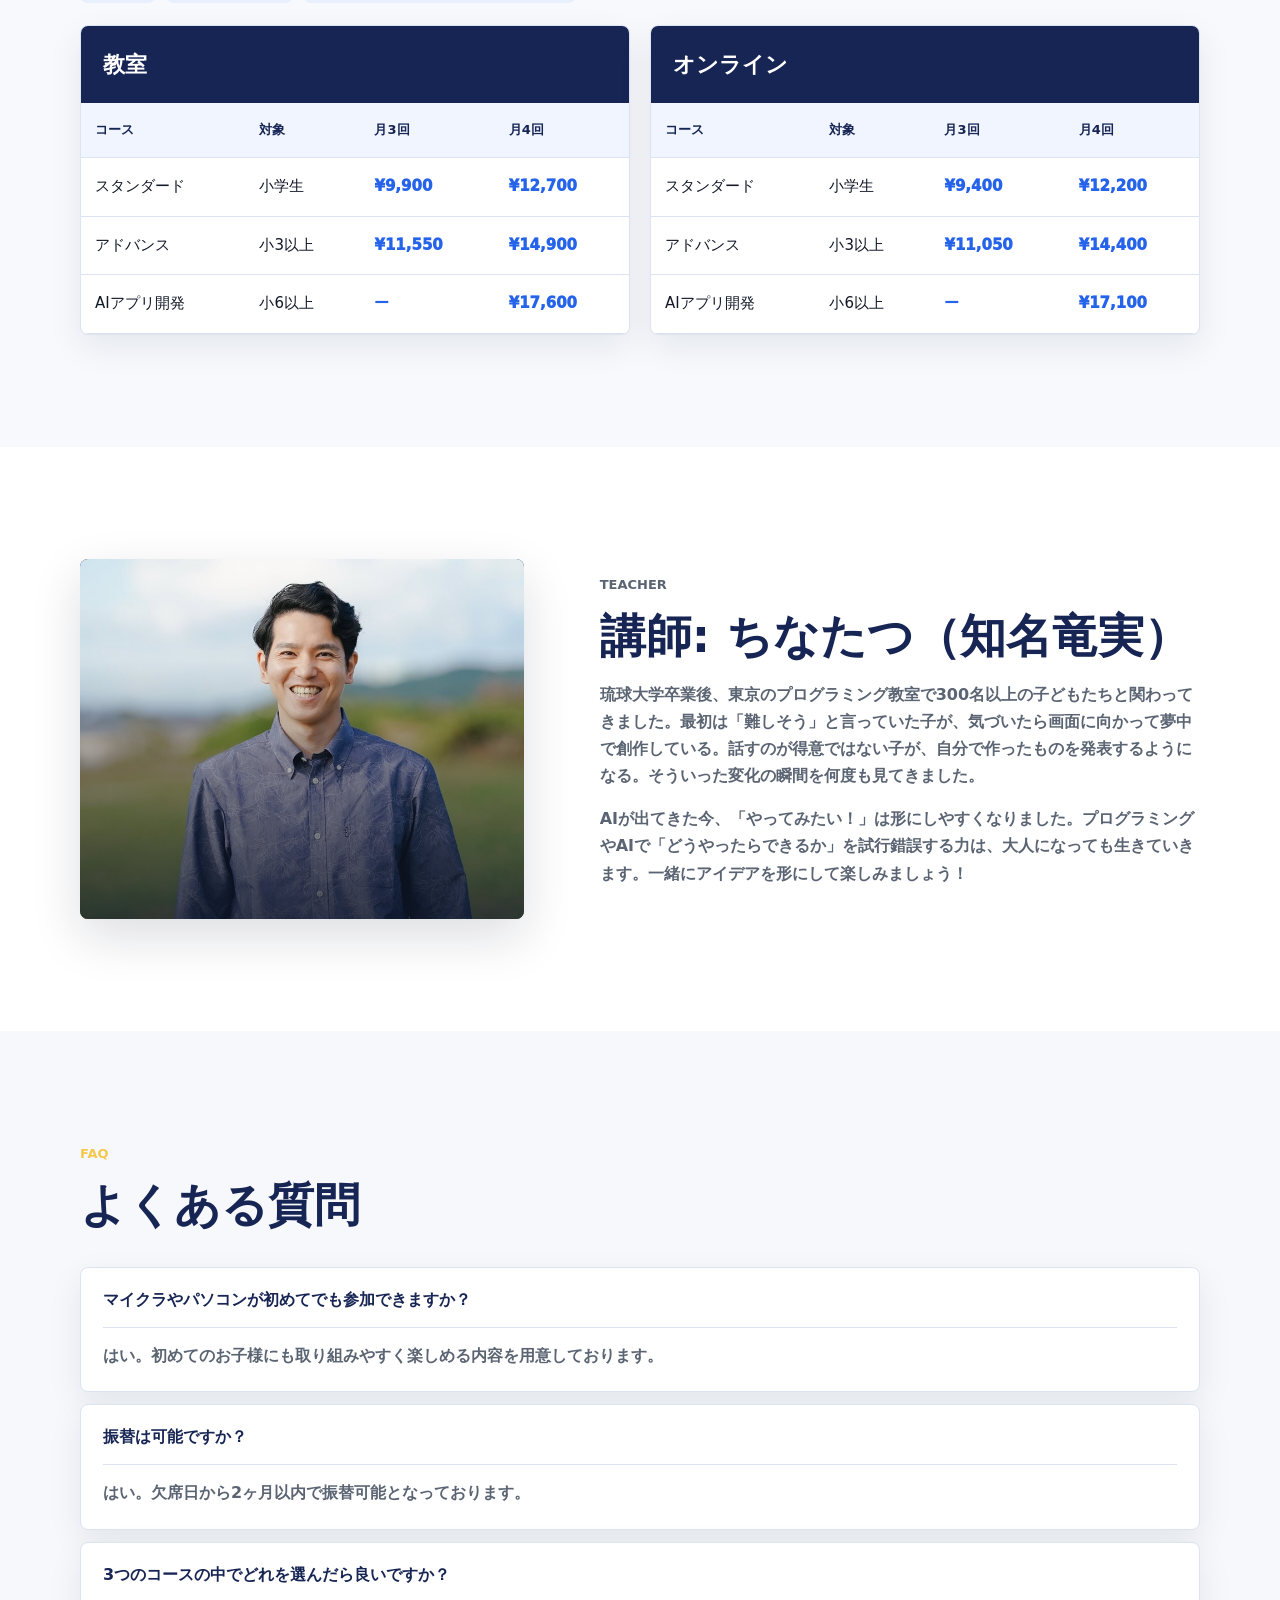
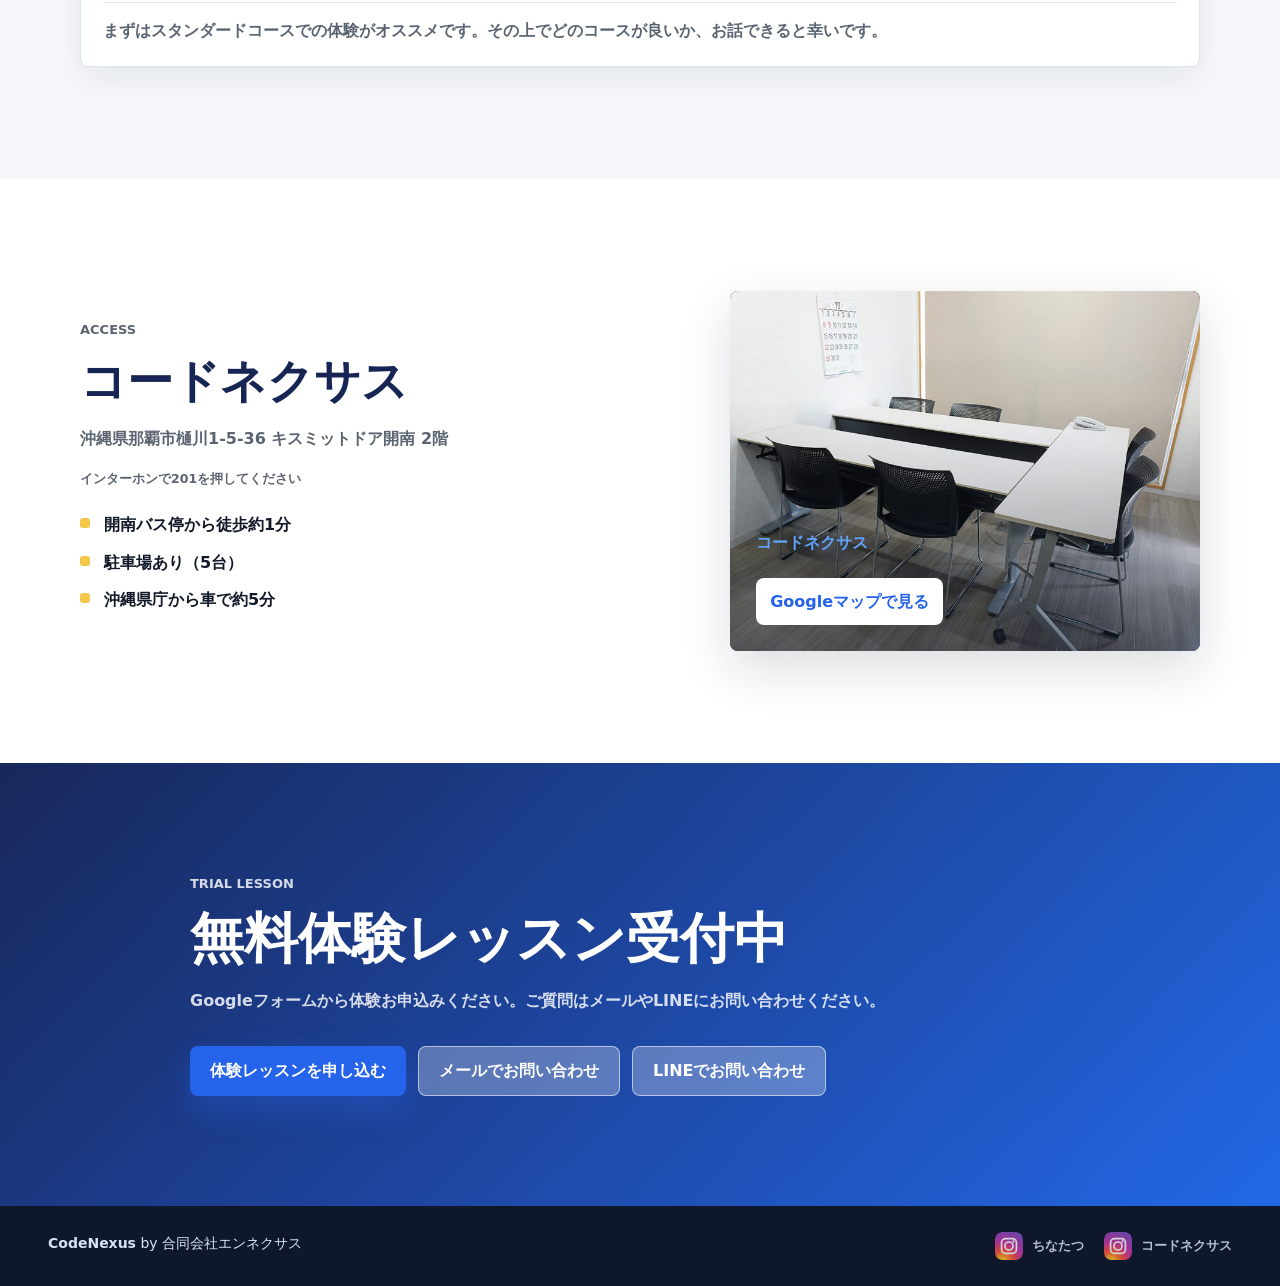
==== commit 138cec00: "Add files via upload" ====
--- a/index.html
+++ b/index.html
@@ -41,7 +41,7 @@
         <div class="hero-content">
           <h1 id="hero-title">夢中が<br />未来につながる</h1>
           <p class="hero-lead">
-            Scratch・マイクラ・AIで、子どもたちの「やってみたい！」を形にする少人数制プログラミング教室。
+            マイクラ・AI・Scratchで、子どもたちの「やってみたい！」を形にする少人数制プログラミング教室。
           </p>
           <div class="hero-actions">
             <a class="button primary" href="https://forms.gle/vFLX1ziu4pLFgxpL7" target="_blank" rel="noreferrer">無料体験を予約する</a>
@@ -58,10 +58,13 @@
           </div>
           <div>
             <p>
-              私たちは子どもたちの「やってみたい」という気持ちを大切にします。
-            </p>
-            <p>
-              一人ひとりの興味やペースを大切にし、自分で考え、試し、工夫しながら学ぶ過程を大切にしています。答えを覚えるだけではなく、試行錯誤を楽しむ経験を通して、自ら学び続ける力を育んでいきます。
+              子どもたちの夢中には、たくさんの可能性が秘められています。
+            </p>
+            <p>
+              コードネクサスでは、マイクラやAIを通して子どもたちが夢中になれる体験を大切にしています。夢中になって取り組む中で「もっとやってみたい！」「どうしたらできるだろう？」という気持ちが生まれ、自ら考え挑戦する姿へとつながっていきます。
+            </p>
+            <p>
+              自分で考え、試し、工夫する経験には、答えを教えてもらう以上の学びがあります。その経験が子どもたちの未来につながると信じています。
             </p>
           </div>
         </div>
@@ -154,7 +157,7 @@
             <p class="section-kicker">Price</p>
             <h2 id="pricing-title">料金</h2>
           </div>
-          <p class="campaign-note">オープンキャンペーン　入会金無料 ※2026年9月30日まで</p>
+          <p class="campaign-note">オープンキャンペーン　入会金無料<br>※2026年9月30日まで</p>
           <div class="price-notes">
             <span>少人数制</span>
             <span>入会金 ¥11,000</span>
@@ -260,18 +263,18 @@
             <h2 id="faq-title">よくある質問</h2>
           </div>
           <div class="faq-list">
-            <details>
-              <summary>マイクラやパソコンが初めてでも参加できますか？</summary>
-              <p>はい。初めてのお子様にも取り組みやすく楽しめる内容を用意しております。</p>
-            </details>
-            <details>
-              <summary>振替は可能ですか？</summary>
-              <p>はい。欠席日から2ヶ月以内で振替可能となっております。</p>
-            </details>
-            <details>
-              <summary>3つのコースの中でどれを選んだら良いですか？</summary>
-              <p>まずはスタンダードコースでの体験がオススメです。その上でどのコースが良いか、お話できると幸いです。</p>
-            </details>
+            <div class="faq-item">
+              <p class="faq-q">マイクラやパソコンが初めてでも参加できますか？</p>
+              <p class="faq-a">はい。初めてのお子様にも取り組みやすく楽しめる内容を用意しております。</p>
+            </div>
+            <div class="faq-item">
+              <p class="faq-q">振替は可能ですか？</p>
+              <p class="faq-a">はい。欠席日から2ヶ月以内で振替可能となっております。</p>
+            </div>
+            <div class="faq-item">
+              <p class="faq-q">3つのコースの中でどれを選んだら良いですか？</p>
+              <p class="faq-a">まずはスタンダードコースでの体験がオススメです。その上でどのコースが良いか、お話できると幸いです。</p>
+            </div>
           </div>
         </div>
       </section>
@@ -282,6 +285,7 @@
             <p class="section-kicker">Access</p>
             <h2 id="access-title">コードネクサス</h2>
             <p>沖縄県那覇市樋川1-5-36 キスミットドア開南 2階</p>
+            <p class="access-note">インターホンで201を押してください</p>
             <ul class="access-list">
               <li>開南バス停から徒歩約1分</li>
               <li>駐車場あり（5台）</li>
@@ -289,7 +293,7 @@
             </ul>
           </div>
           <div class="map-card">
-            <img src="./assets/classroom-room.jpg" alt="キスミットドア開南の教室スペース" loading="lazy" decoding="async" />
+            <img src="./assets/sharedoffice02.jpg" alt="キスミットドア開南の教室スペース" loading="lazy" decoding="async" />
             <div class="map-card-info" aria-label="アクセス情報">
               <span>コードネクサス</span>
               <a href="https://www.google.com/maps/search/?api=1&query=%E6%B2%96%E7%B8%84%E7%9C%8C%E9%82%A3%E8%A6%87%E5%B8%82%E6%A8%8B%E5%B7%9D1-5-36" target="_blank" rel="noreferrer">Googleマップで見る</a>
--- a/styles.css
+++ b/styles.css
@@ -174,8 +174,8 @@
 
 .hero-overlay {
   background:
-    linear-gradient(90deg, rgba(29, 78, 216, 0.78) 0%, rgba(37, 99, 235, 0.52) 38%, rgba(37, 99, 235, 0.10) 74%),
-    linear-gradient(0deg, rgba(37, 99, 235, 0.08), rgba(37, 99, 235, 0.08));
+    linear-gradient(90deg, rgba(2, 132, 199, 0.78) 0%, rgba(14, 165, 233, 0.52) 38%, rgba(14, 165, 233, 0.10) 74%),
+    linear-gradient(0deg, rgba(14, 165, 233, 0.06), rgba(14, 165, 233, 0.06));
 }
 
 .hero-content {
@@ -239,7 +239,11 @@
 .button.secondary {
   color: #fff;
   border: 1px solid rgba(255, 255, 255, 0.66);
-  background: rgba(255, 255, 255, 0.08);
+  background: rgba(255, 255, 255, 0.28);
+}
+
+.hero-actions .button.secondary {
+  text-shadow: 0 1px 8px rgba(0, 0, 0, 0.55);
 }
 
 .button.light {
@@ -305,7 +309,7 @@
 
 .course-card,
 .price-panel,
-.faq-list details {
+.faq-item {
   border: 1px solid var(--line);
   border-radius: 8px;
   background: #fff;
@@ -515,28 +519,32 @@
   gap: 12px;
 }
 
-.faq-list details {
+.faq-item {
   padding: 0 22px;
 }
 
-.faq-list summary {
-  min-height: 62px;
-  display: flex;
-  align-items: center;
-  cursor: pointer;
+.faq-q {
+  margin: 0;
+  padding: 18px 0 14px;
   color: var(--navy);
   font-weight: 700;
-}
-
-.faq-list p {
+  border-bottom: 1px solid var(--line);
+}
+
+.faq-a {
   margin: 0;
-  padding: 0 0 22px;
+  padding: 14px 0 22px;
   color: var(--muted);
   font-weight: 650;
 }
 
 .access {
   background: #fff;
+}
+
+.access-note {
+  margin-top: 4px;
+  font-size: 12.5px;
 }
 
 .access-grid {
@@ -835,7 +843,7 @@
   }
 
   .hero-overlay {
-    background: linear-gradient(90deg, rgba(29, 78, 216, 0.82) 0%, rgba(37, 99, 235, 0.62) 68%, rgba(37, 99, 235, 0.24) 100%);
+    background: linear-gradient(90deg, rgba(2, 132, 199, 0.82) 0%, rgba(14, 165, 233, 0.62) 68%, rgba(14, 165, 233, 0.24) 100%);
   }
 
   .hero-content {
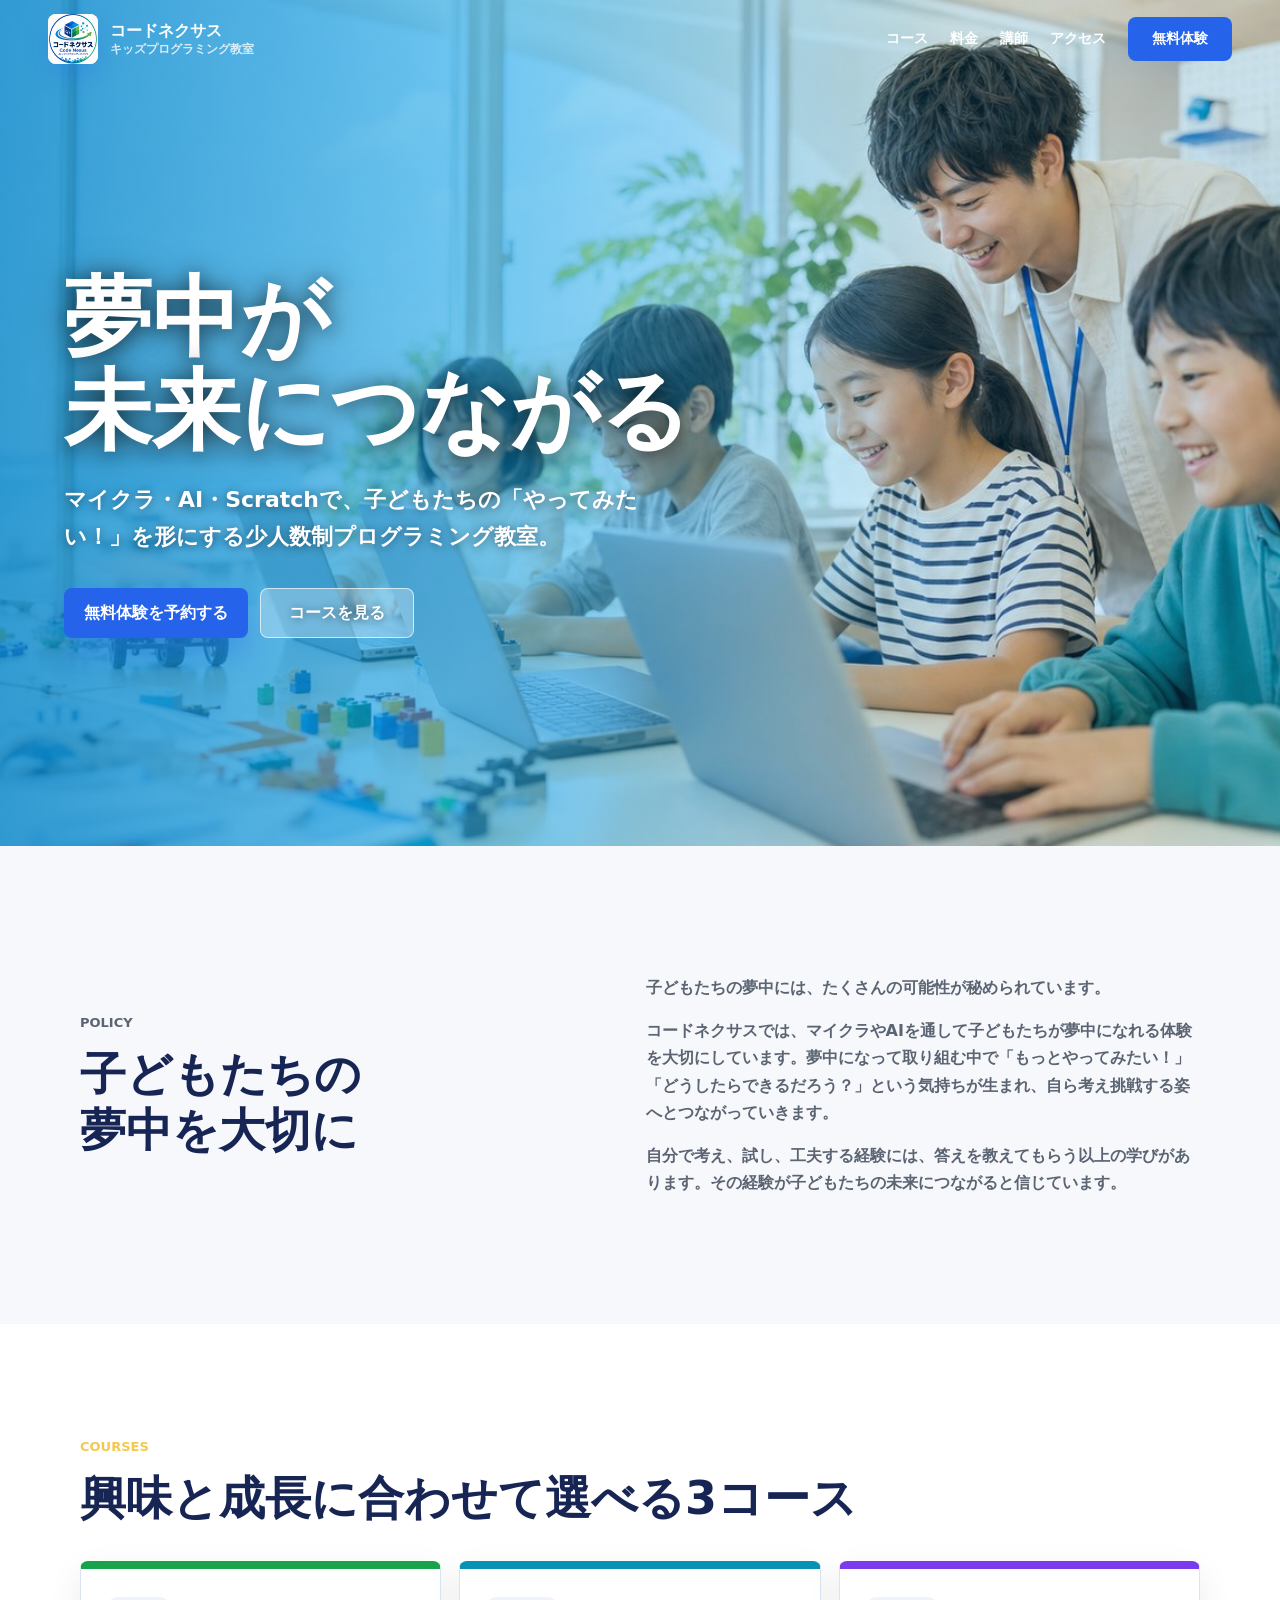
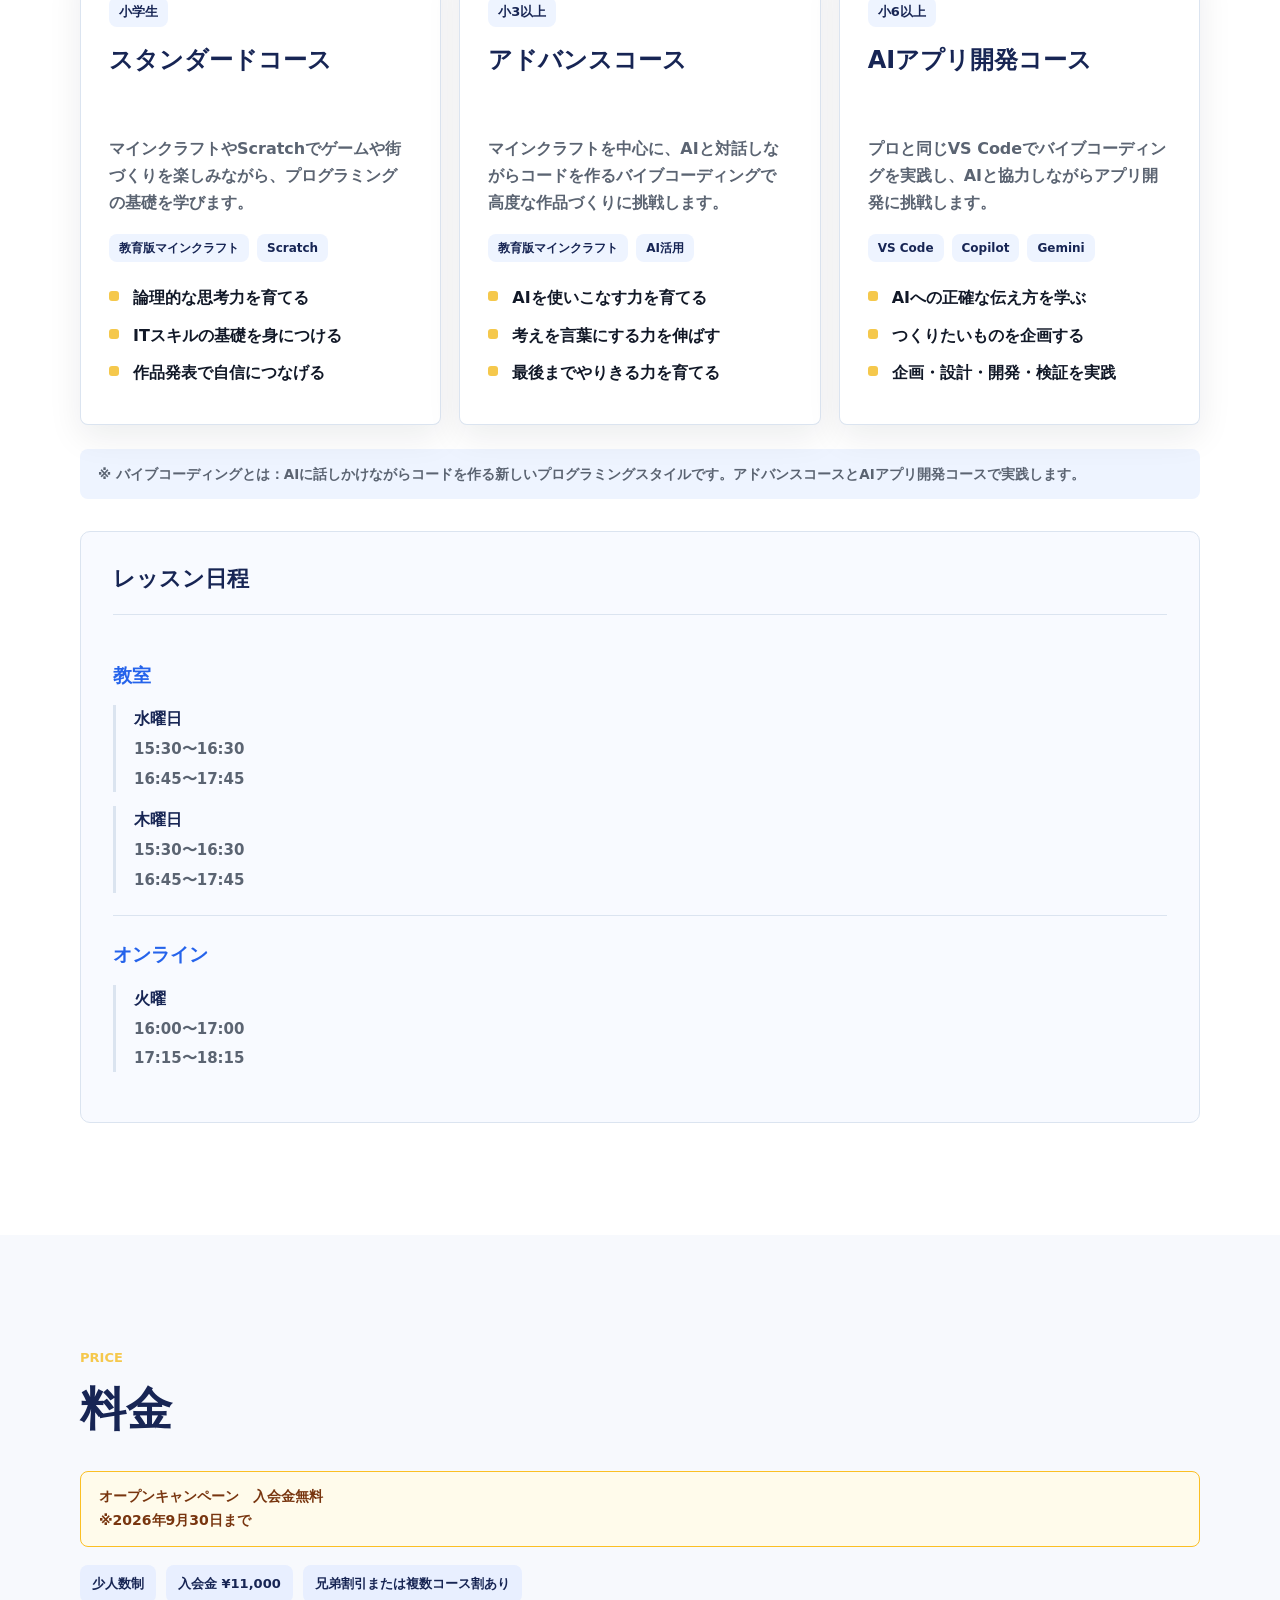
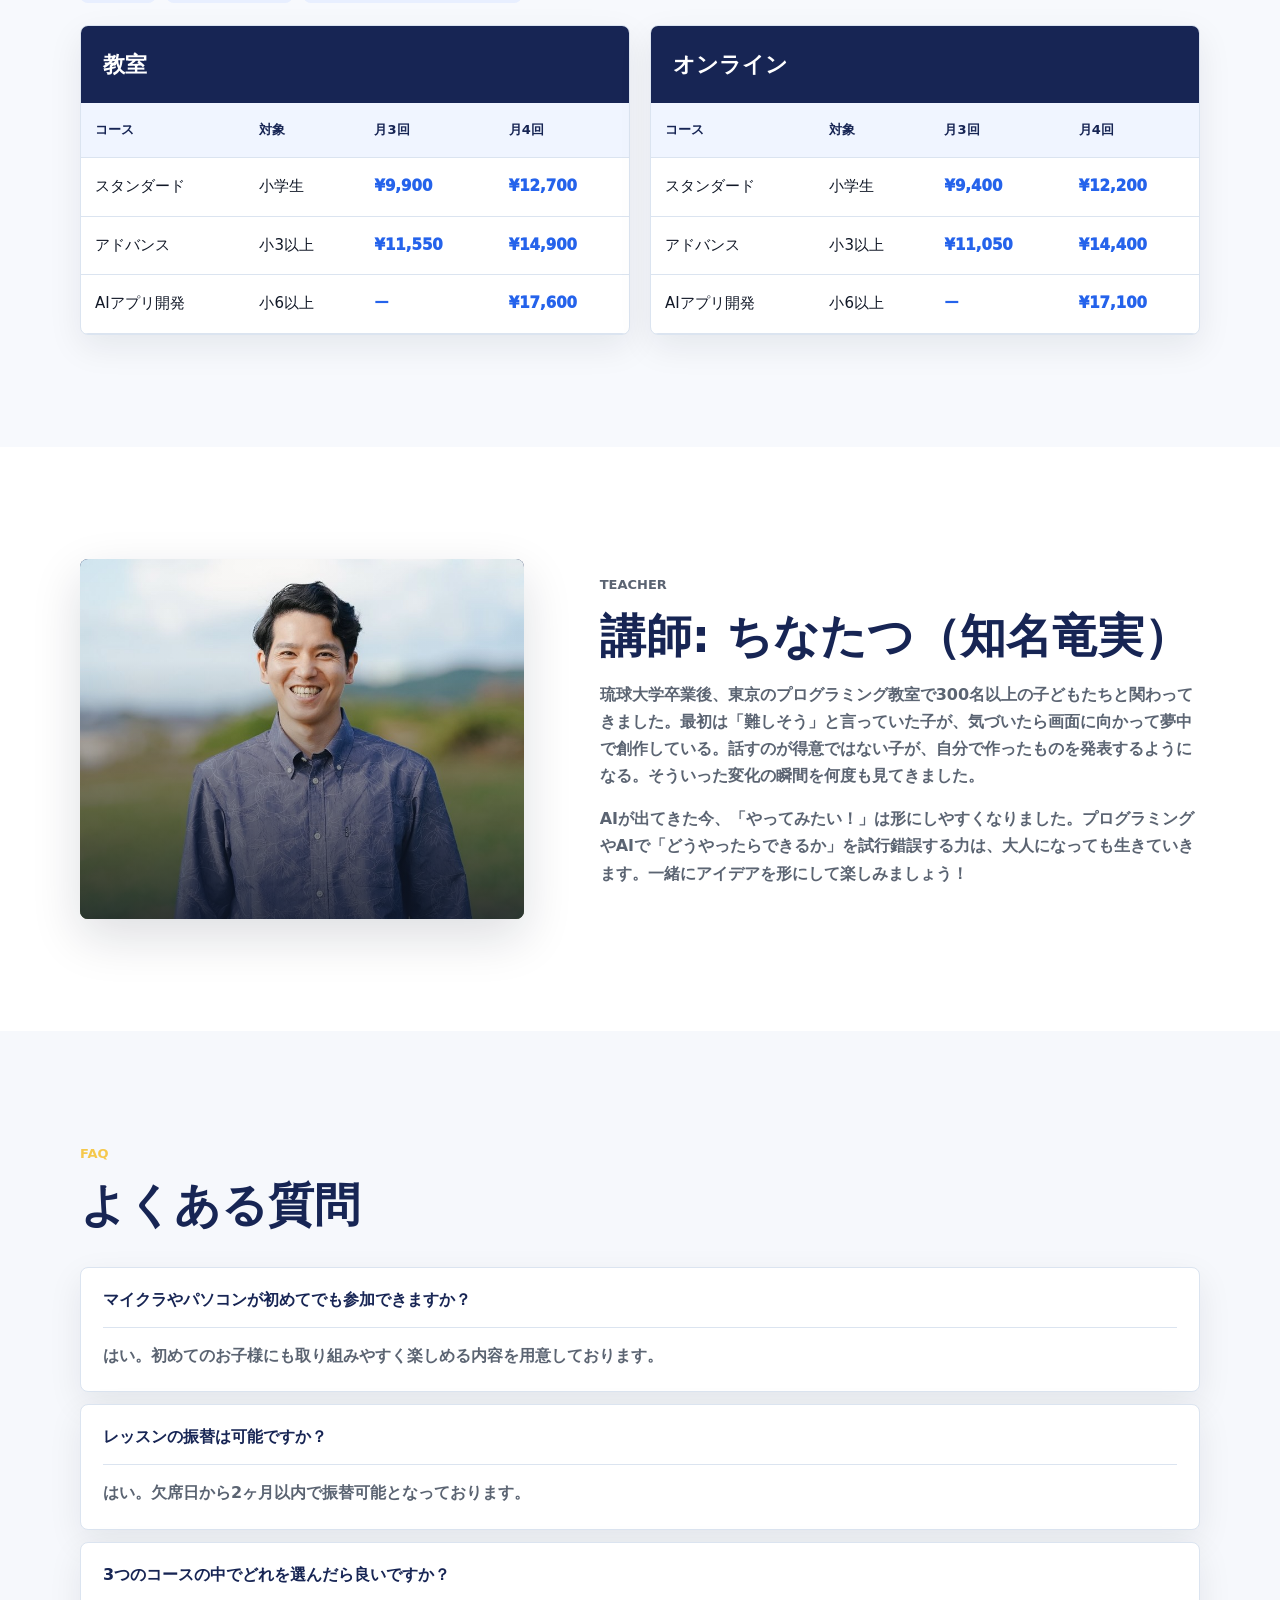
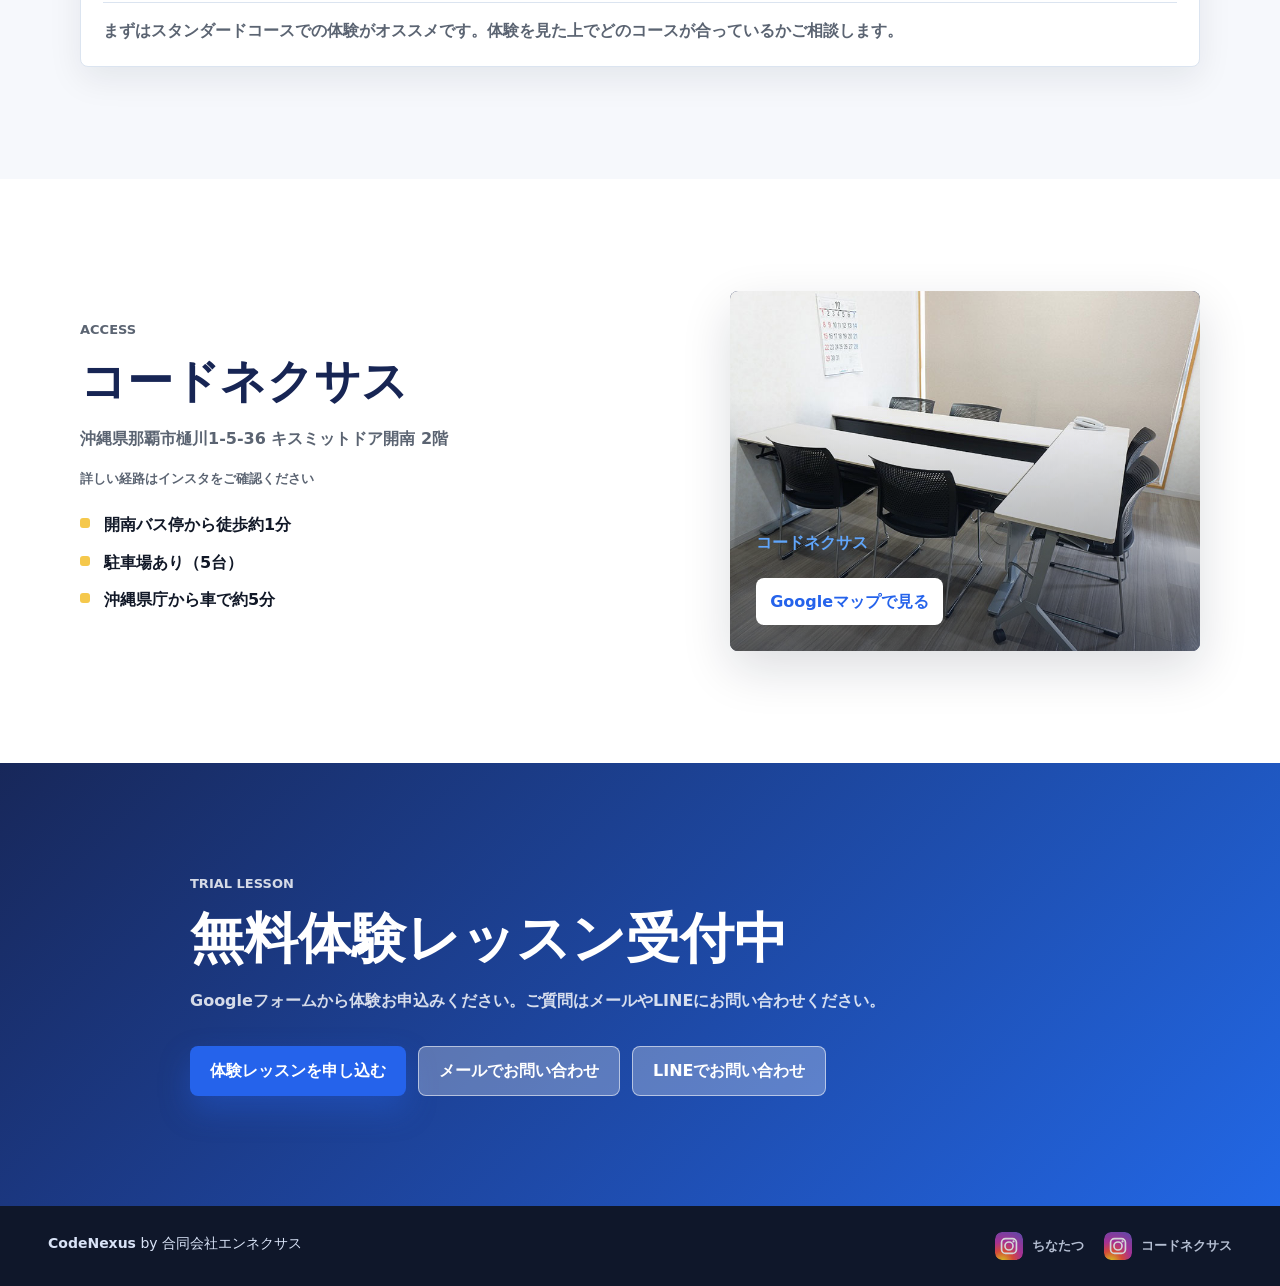
==== commit 816cefba: "Update site copy, lesson times, and access info" ====
--- a/index.html
+++ b/index.html
@@ -117,7 +117,7 @@
               <ul>
                 <li>AIへの正確な伝え方を学ぶ</li>
                 <li>つくりたいものを企画する</li>
-                <li>企画・設計・開発・検証を体験</li>
+                <li>企画・設計・開発・検証を実践</li>
               </ul>
             </article>
           </div>
@@ -129,13 +129,13 @@
                 <p class="schedule-cat-label">教室</p>
                 <div class="schedule-day">
                   <p class="schedule-day-name">水曜日</p>
-                  <p class="schedule-time">15:15〜16:15</p>
-                  <p class="schedule-time">16:30〜17:30</p>
+                  <p class="schedule-time">15:30〜16:30</p>
+                  <p class="schedule-time">16:45〜17:45</p>
                 </div>
                 <div class="schedule-day">
                   <p class="schedule-day-name">木曜日</p>
-                  <p class="schedule-time">15:15〜16:15</p>
-                  <p class="schedule-time">16:30〜17:30</p>
+                  <p class="schedule-time">15:30〜16:30</p>
+                  <p class="schedule-time">16:45〜17:45</p>
                 </div>
               </div>
               <div class="schedule-category">
@@ -161,7 +161,7 @@
           <div class="price-notes">
             <span>少人数制</span>
             <span>入会金 ¥11,000</span>
-            <span>兄弟割引または複数コース割 ¥1,100引き</span>
+            <span>兄弟割引または複数コース割あり</span>
           </div>
           <div class="pricing-tables">
             <article class="price-panel">
@@ -268,12 +268,12 @@
               <p class="faq-a">はい。初めてのお子様にも取り組みやすく楽しめる内容を用意しております。</p>
             </div>
             <div class="faq-item">
-              <p class="faq-q">振替は可能ですか？</p>
+              <p class="faq-q">レッスンの振替は可能ですか？</p>
               <p class="faq-a">はい。欠席日から2ヶ月以内で振替可能となっております。</p>
             </div>
             <div class="faq-item">
               <p class="faq-q">3つのコースの中でどれを選んだら良いですか？</p>
-              <p class="faq-a">まずはスタンダードコースでの体験がオススメです。その上でどのコースが良いか、お話できると幸いです。</p>
+              <p class="faq-a">まずはスタンダードコースでの体験がオススメです。体験を見た上でどのコースが合っているかご相談します。</p>
             </div>
           </div>
         </div>
@@ -285,7 +285,7 @@
             <p class="section-kicker">Access</p>
             <h2 id="access-title">コードネクサス</h2>
             <p>沖縄県那覇市樋川1-5-36 キスミットドア開南 2階</p>
-            <p class="access-note">インターホンで201を押してください</p>
+            <p class="access-note">詳しい経路はインスタをご確認ください</p>
             <ul class="access-list">
               <li>開南バス停から徒歩約1分</li>
               <li>駐車場あり（5台）</li>
@@ -296,7 +296,7 @@
             <img src="./assets/sharedoffice02.jpg" alt="キスミットドア開南の教室スペース" loading="lazy" decoding="async" />
             <div class="map-card-info" aria-label="アクセス情報">
               <span>コードネクサス</span>
-              <a href="https://www.google.com/maps/search/?api=1&query=%E6%B2%96%E7%B8%84%E7%9C%8C%E9%82%A3%E8%A6%87%E5%B8%82%E6%A8%8B%E5%B7%9D1-5-36" target="_blank" rel="noreferrer">Googleマップで見る</a>
+              <a href="https://maps.app.goo.gl/qcj1rkjWFztrfqf37" target="_blank" rel="noreferrer">Googleマップで見る</a>
             </div>
           </div>
         </div>
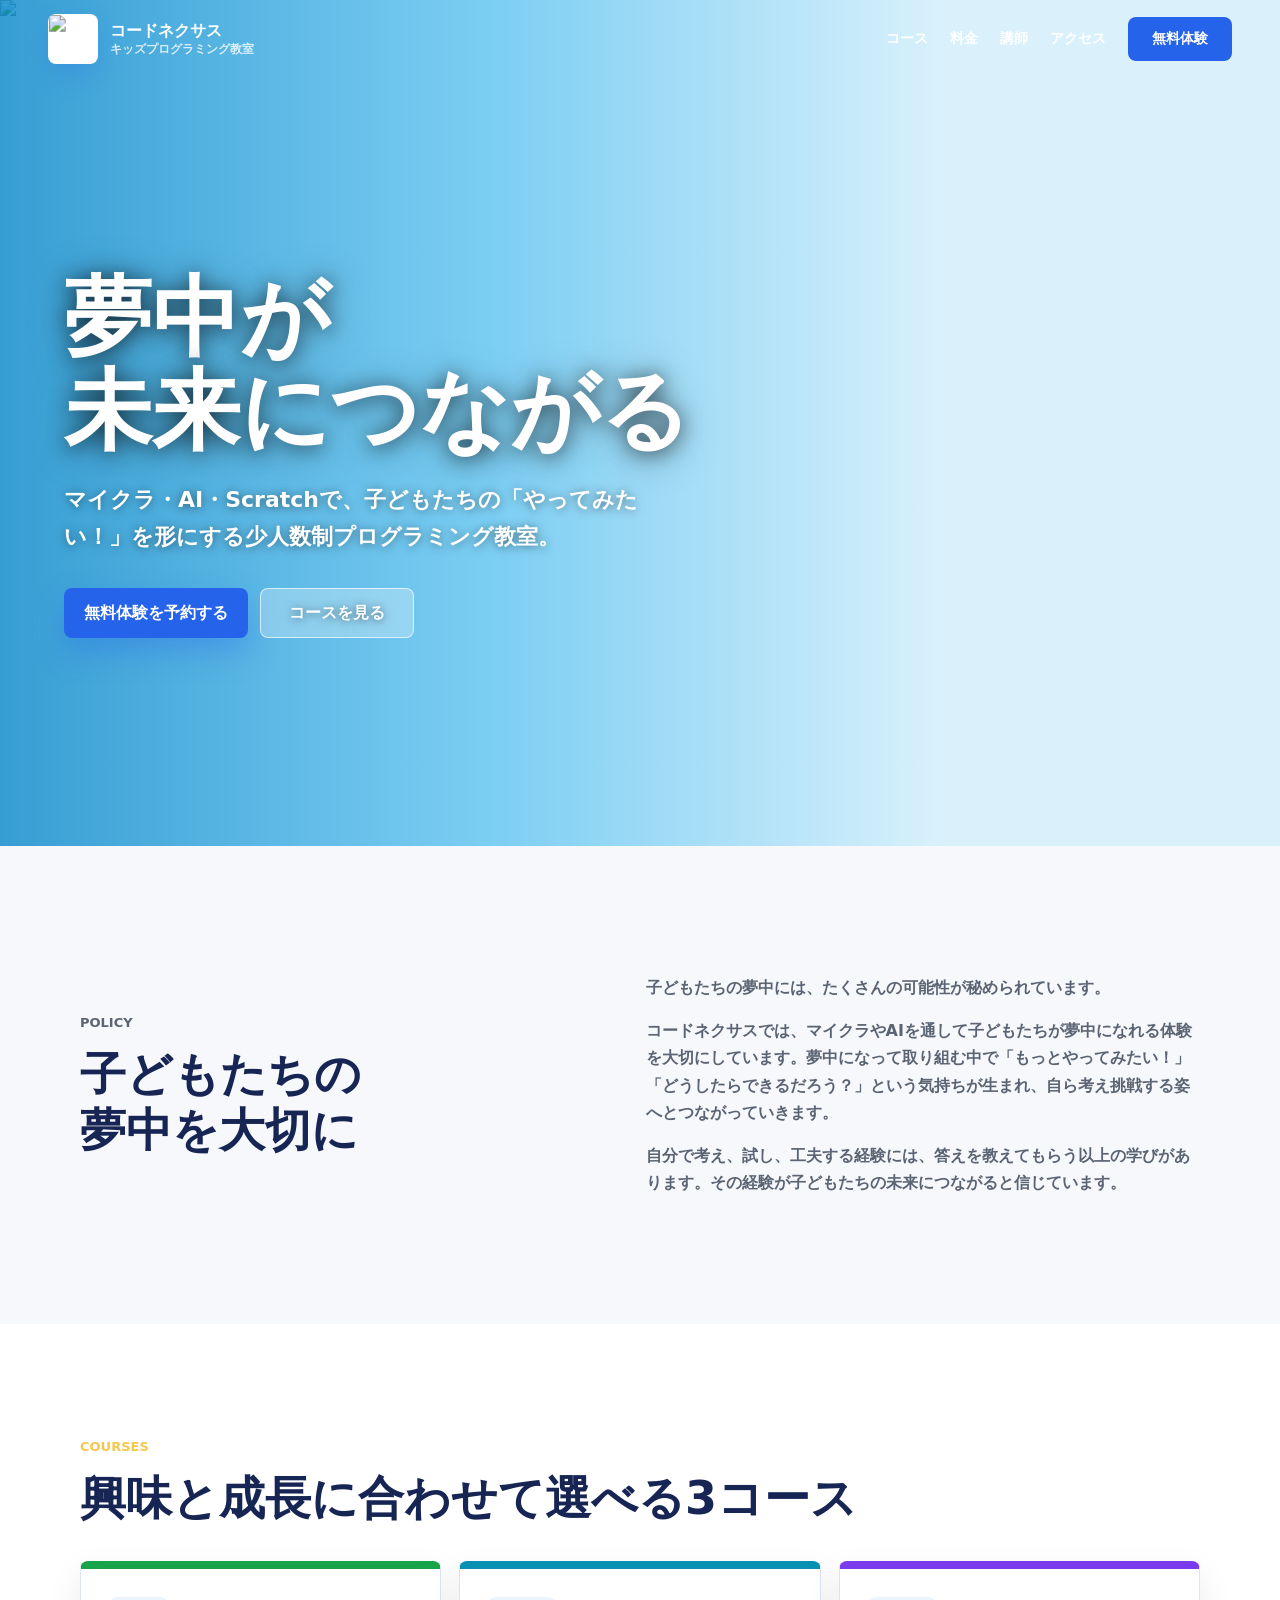
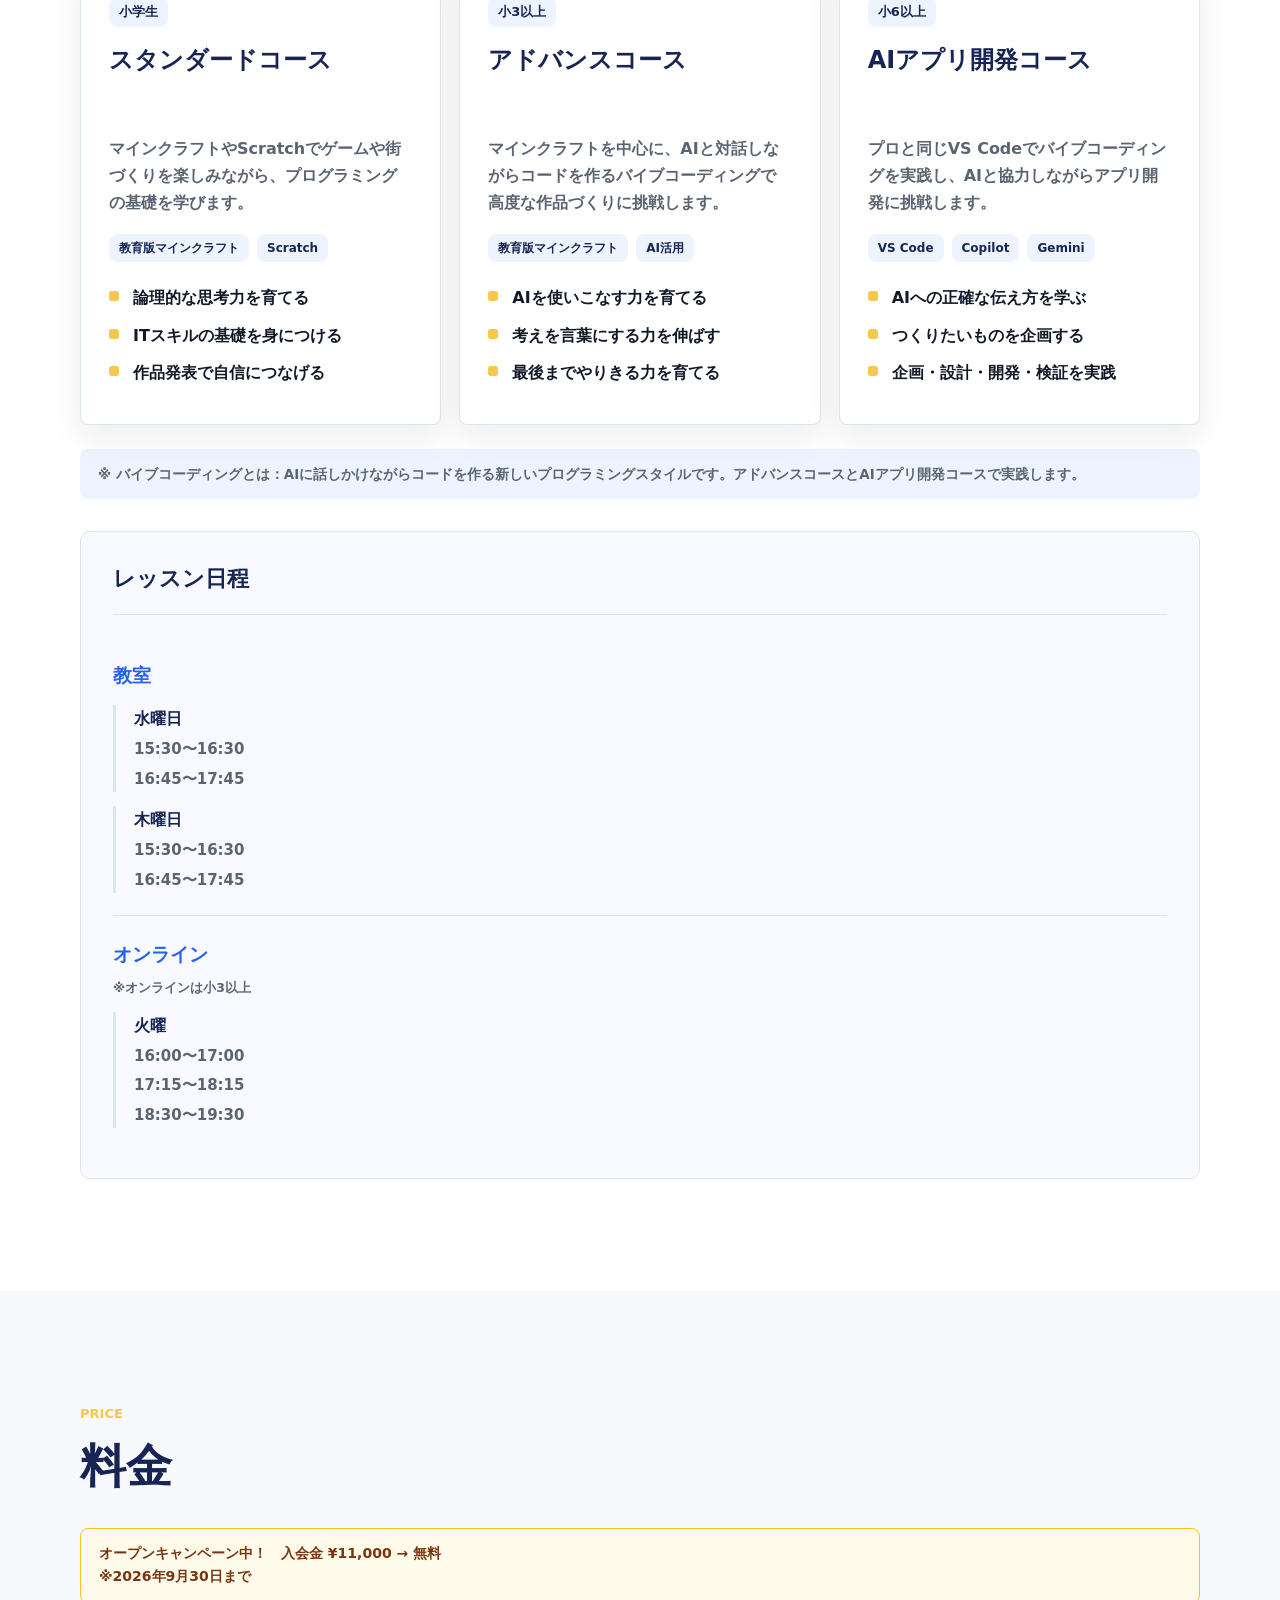
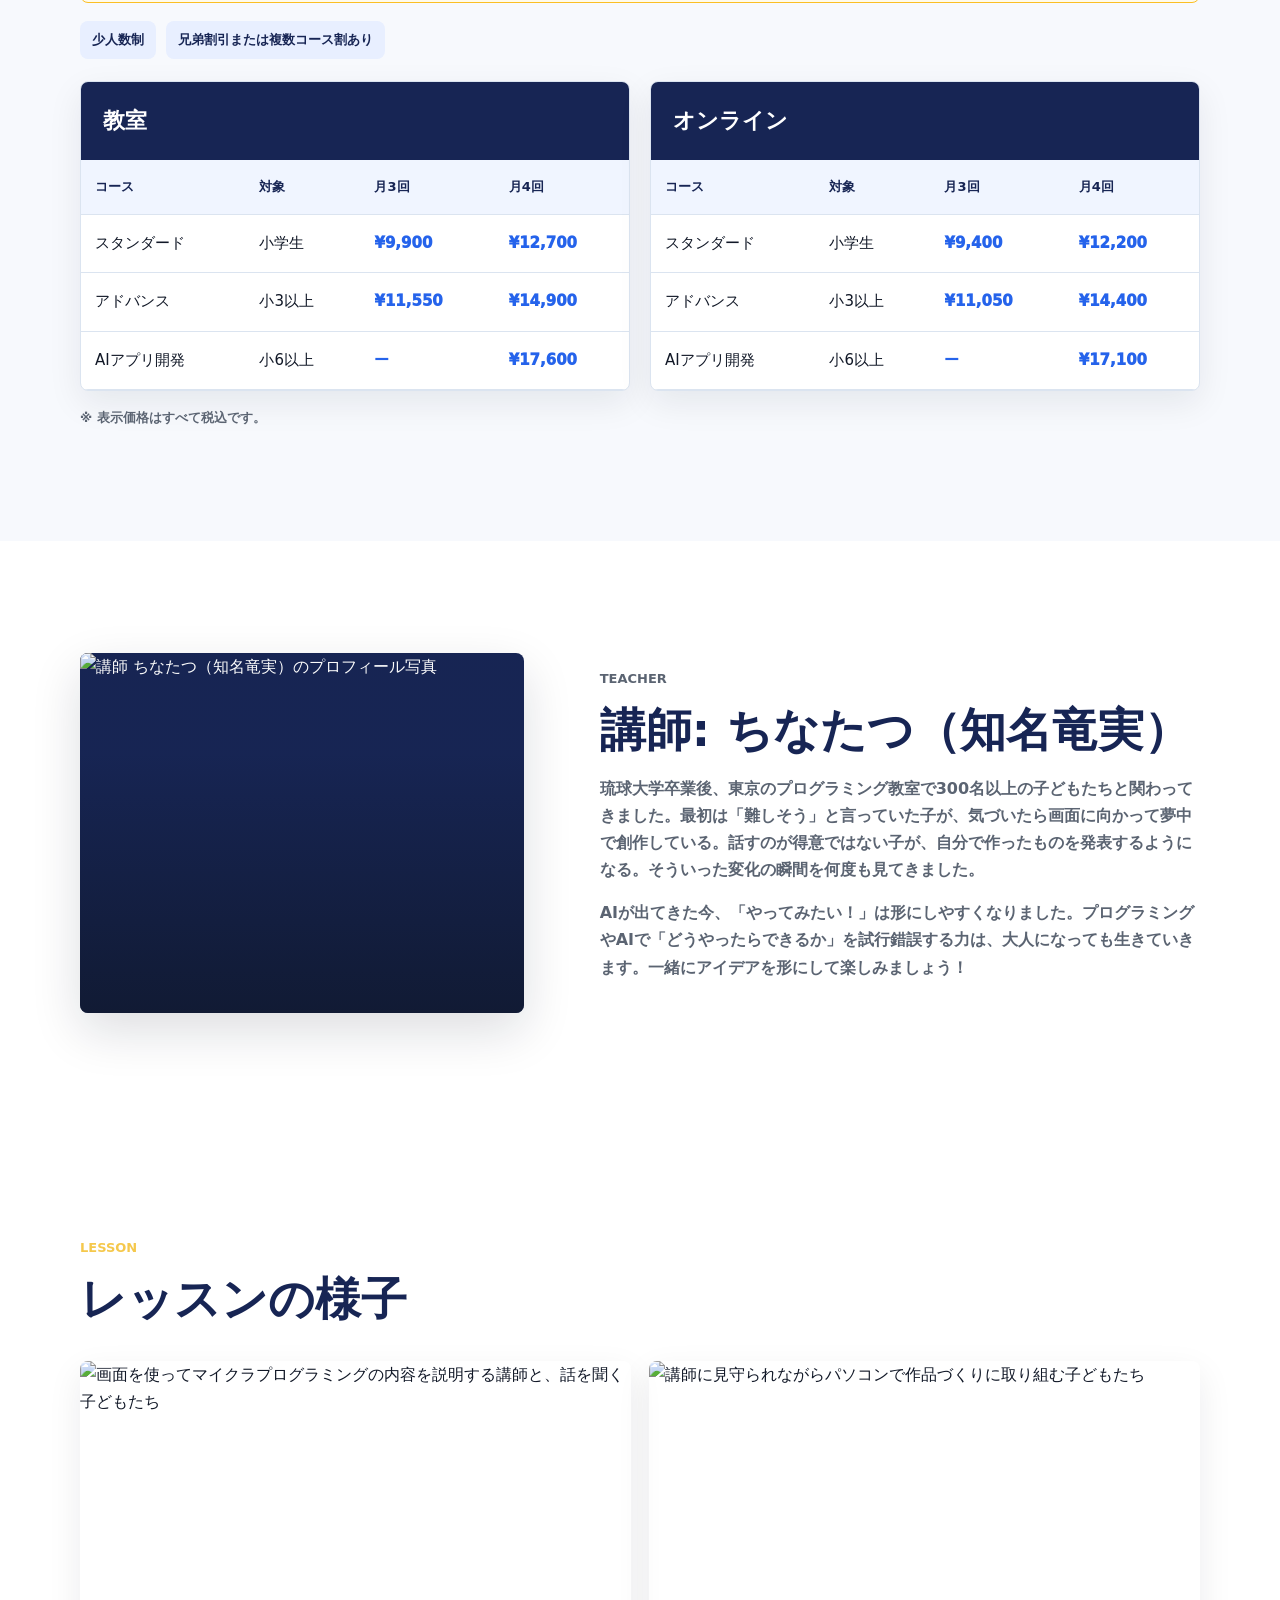
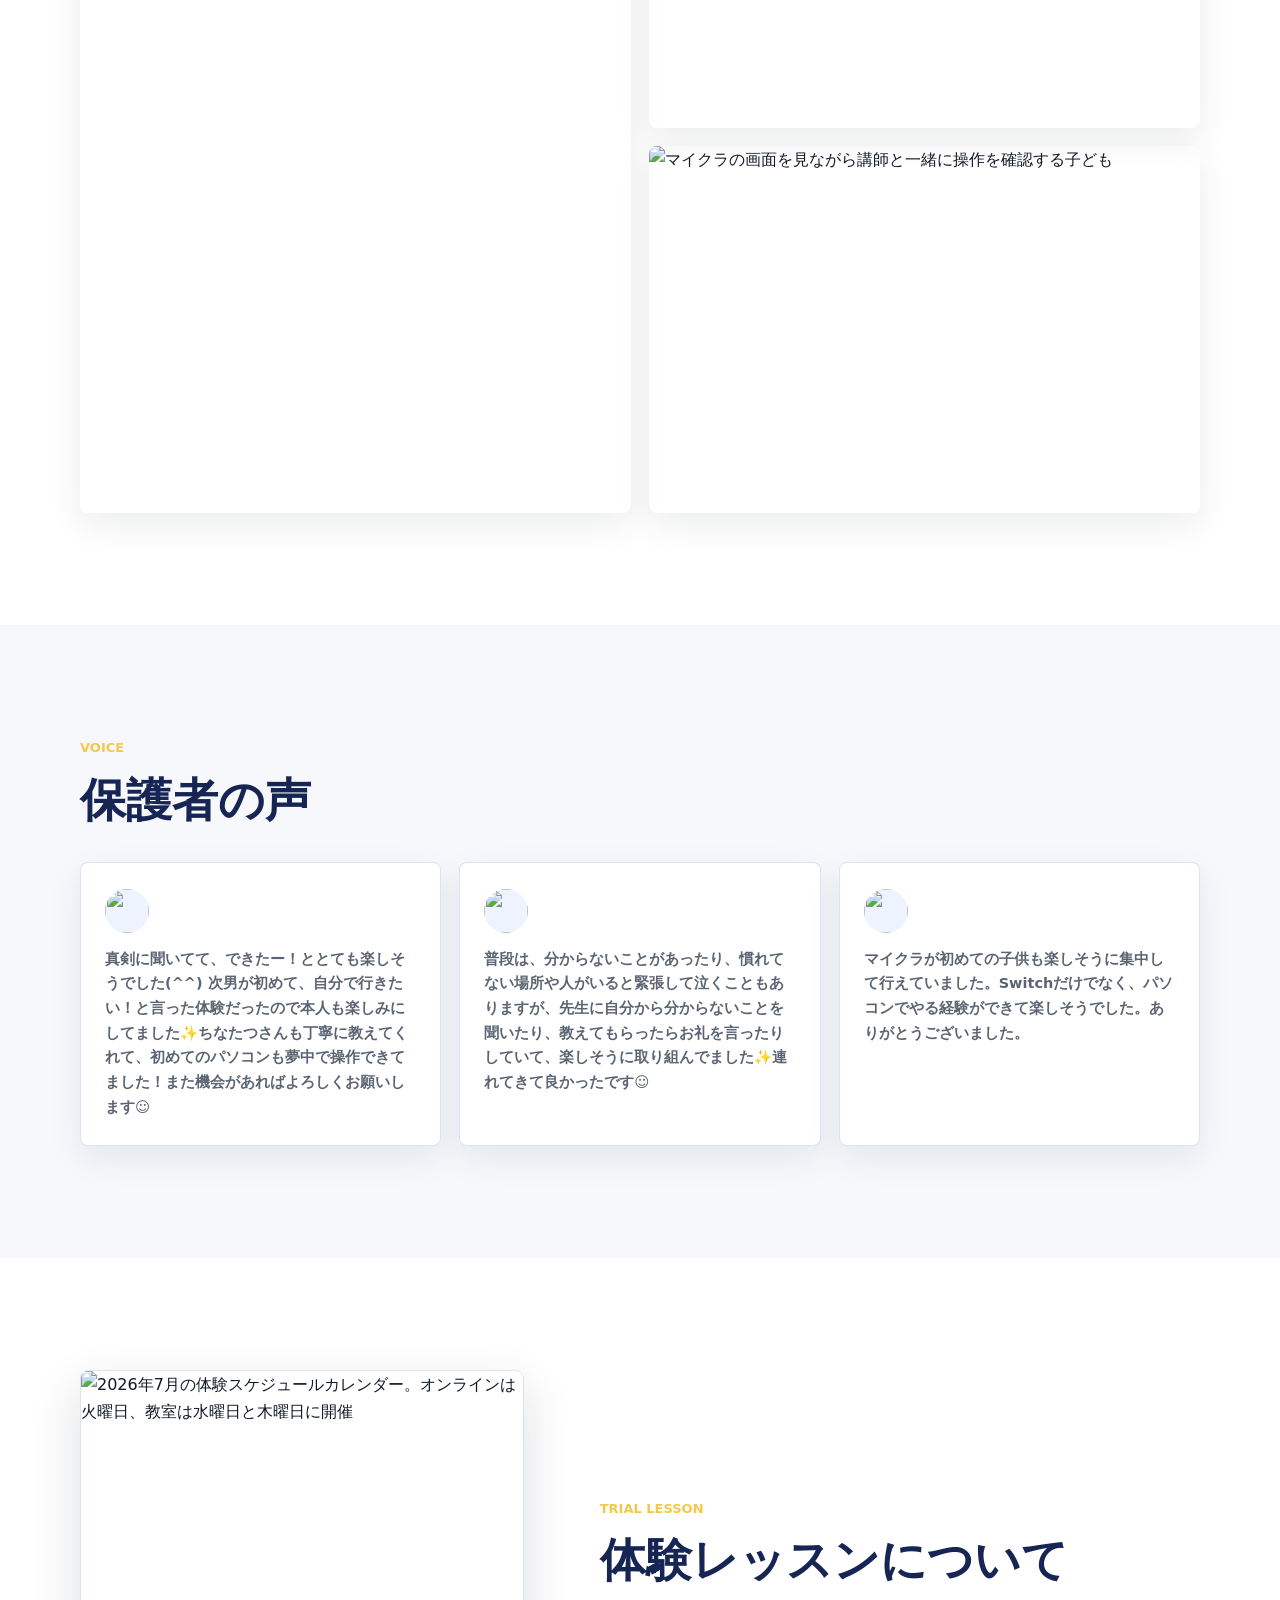
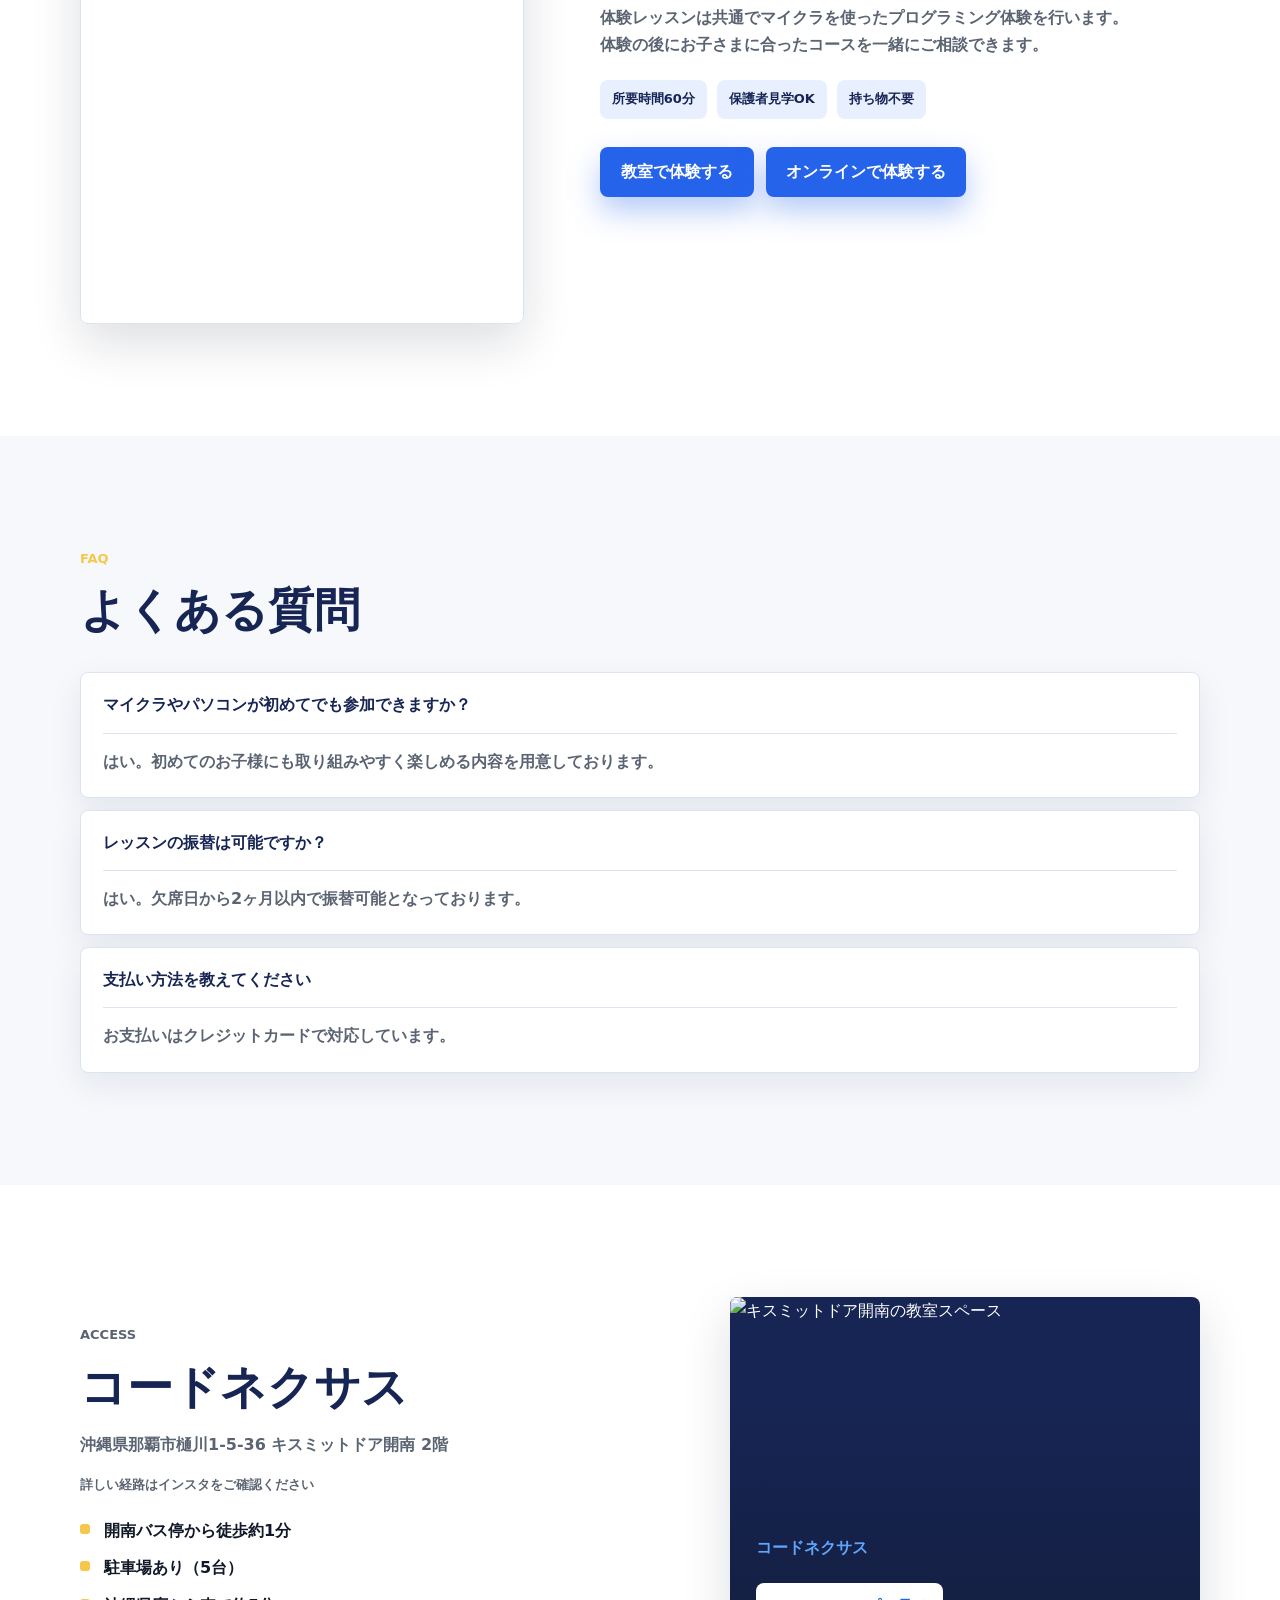
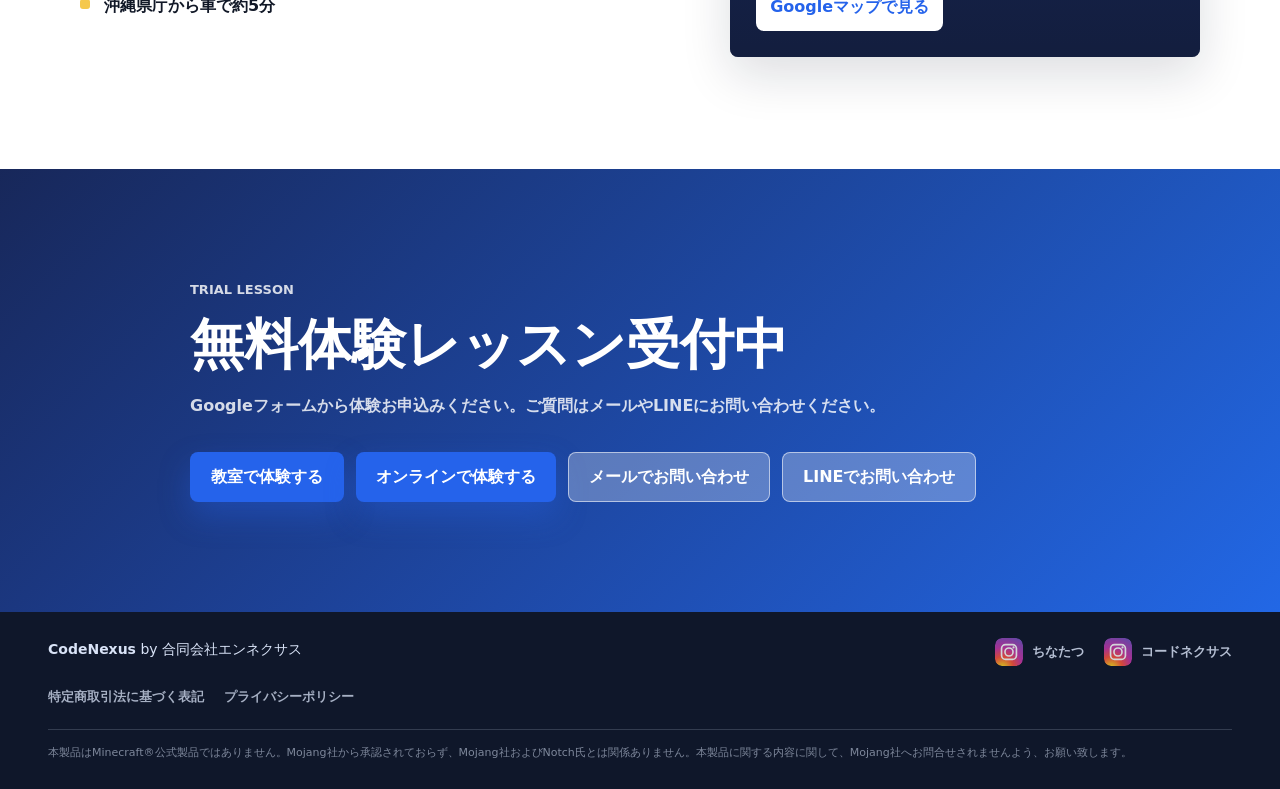
==== commit 5955ea04: "Update site: v2 redesign (root files)" ====
--- a/index.html
+++ b/index.html
@@ -3,18 +3,83 @@
   <head>
     <meta charset="utf-8" />
     <meta name="viewport" content="width=device-width, initial-scale=1" />
+    <!-- Google tag (gtag.js) -->
+    <script async src="https://www.googletagmanager.com/gtag/js?id=G-6NYSP56KPV"></script>
+    <script>
+      window.dataLayer = window.dataLayer || [];
+      function gtag(){dataLayer.push(arguments);}
+      gtag('js', new Date());
+      gtag('config', 'G-6NYSP56KPV');
+    </script>
     <title>コードネクサス | 沖縄・那覇のキッズプログラミング教室</title>
     <meta
       name="description"
       content="コードネクサスは沖縄県那覇市のキッズプログラミング教室です。Scratch、マイクラ、AIアプリ開発を少人数制で学べます。無料体験レッスン受付中。"
     />
-    <link rel="icon" href="./assets/code-nexus-icon.png" type="image/png" />
+    <link rel="icon" href="./assets/code-nexus-icon-128.png" type="image/png" />
+    <link rel="canonical" href="https://codenexus.jp/" />
     <link rel="stylesheet" href="./styles.css" />
+    <script type="application/ld+json">
+      {
+        "@context": "https://schema.org",
+        "@type": "EducationalOrganization",
+        "name": "コードネクサス",
+        "alternateName": "CodeNexus",
+        "url": "https://codenexus.jp/",
+        "logo": "https://codenexus.jp/assets/code-nexus-icon-128.png",
+        "image": "https://codenexus.jp/assets/hero-classroom.webp",
+        "description": "コードネクサスは沖縄県那覇市のキッズプログラミング教室です。Scratch、マイクラ、AIアプリ開発を少人数制で学べます。無料体験レッスン受付中。",
+        "address": {
+          "@type": "PostalAddress",
+          "streetAddress": "樋川1-5-36 キスミットドア開南 2階",
+          "addressLocality": "那覇市",
+          "addressRegion": "沖縄県",
+          "addressCountry": "JP"
+        },
+        "email": "ennexus.c@gmail.com",
+        "sameAs": [
+          "https://www.instagram.com/codenexus.okinawa/",
+          "https://www.instagram.com/china_tatsu/"
+        ]
+      }
+    </script>
+    <script type="application/ld+json">
+      {
+        "@context": "https://schema.org",
+        "@type": "FAQPage",
+        "mainEntity": [
+          {
+            "@type": "Question",
+            "name": "マイクラやパソコンが初めてでも参加できますか？",
+            "acceptedAnswer": {
+              "@type": "Answer",
+              "text": "はい。初めてのお子様にも取り組みやすく楽しめる内容を用意しております。"
+            }
+          },
+          {
+            "@type": "Question",
+            "name": "レッスンの振替は可能ですか？",
+            "acceptedAnswer": {
+              "@type": "Answer",
+              "text": "はい。欠席日から2ヶ月以内で振替可能となっております。"
+            }
+          },
+          {
+            "@type": "Question",
+            "name": "支払い方法を教えてください",
+            "acceptedAnswer": {
+              "@type": "Answer",
+              "text": "お支払いはクレジットカードで対応しています。"
+            }
+          }
+        ]
+      }
+    </script>
   </head>
   <body>
     <header class="site-header" data-header>
       <a class="brand" href="#top" aria-label="コードネクサス トップへ">
-        <span class="brand-mark"><img src="./assets/code-nexus-icon.png" alt="" /></span>
+        <span class="brand-mark"><img src="./assets/code-nexus-icon-128.png" alt="" /></span>
         <span>
           <span class="brand-name">コードネクサス</span>
           <span class="brand-sub">キッズプログラミング教室</span>
@@ -30,13 +95,13 @@
         <a href="#pricing">料金</a>
         <a href="#teacher">講師</a>
         <a href="#access">アクセス</a>
-        <a class="nav-cta" href="#contact">無料体験</a>
+        <a class="nav-cta" href="#trial">無料体験</a>
       </nav>
     </header>
 
     <main id="top">
       <section class="hero" aria-labelledby="hero-title">
-        <img class="hero-image" src="./assets/hero-classroom.jpg" alt="ノートパソコンで作品づくりに取り組む子どもたちと講師" decoding="async" />
+        <img class="hero-image" src="./assets/hero-classroom.webp" width="1600" height="757" alt="ノートパソコンで作品づくりに取り組む子どもたちと講師" decoding="async" />
         <div class="hero-overlay"></div>
         <div class="hero-content">
           <h1 id="hero-title">夢中が<br />未来につながる</h1>
@@ -44,7 +109,7 @@
             マイクラ・AI・Scratchで、子どもたちの「やってみたい！」を形にする少人数制プログラミング教室。
           </p>
           <div class="hero-actions">
-            <a class="button primary" href="https://forms.gle/vFLX1ziu4pLFgxpL7" target="_blank" rel="noreferrer">無料体験を予約する</a>
+            <a class="button primary" href="#trial">無料体験を予約する</a>
             <a class="button secondary" href="#courses">コースを見る</a>
           </div>
         </div>
@@ -140,10 +205,12 @@
               </div>
               <div class="schedule-category">
                 <p class="schedule-cat-label">オンライン</p>
+                <p class="schedule-note">※オンラインは小3以上</p>
                 <div class="schedule-day">
                   <p class="schedule-day-name">火曜</p>
                   <p class="schedule-time">16:00〜17:00</p>
                   <p class="schedule-time">17:15〜18:15</p>
+                  <p class="schedule-time">18:30〜19:30</p>
                 </div>
               </div>
             </div>
@@ -157,10 +224,9 @@
             <p class="section-kicker">Price</p>
             <h2 id="pricing-title">料金</h2>
           </div>
-          <p class="campaign-note">オープンキャンペーン　入会金無料<br>※2026年9月30日まで</p>
+          <p class="campaign-note">オープンキャンペーン中！　入会金 ¥11,000 → <strong>無料</strong><br>※2026年9月30日まで</p>
           <div class="price-notes">
             <span>少人数制</span>
-            <span>入会金 ¥11,000</span>
             <span>兄弟割引または複数コース割あり</span>
           </div>
           <div class="pricing-tables">
@@ -235,13 +301,14 @@
               </div>
             </article>
           </div>
+          <p class="tax-note">※ 表示価格はすべて税込です。</p>
         </div>
       </section>
 
       <section class="section teacher" id="teacher" aria-labelledby="teacher-title">
         <div class="section-inner teacher-grid">
           <div class="teacher-visual">
-            <img class="teacher-photo" src="./assets/teacher-profile.jpg" alt="講師 ちなたつ（知名竜実）のプロフィール写真" loading="lazy" decoding="async" />
+            <img class="teacher-photo" src="./assets/teacher-profile.webp" width="800" height="767" alt="講師 ちなたつ（知名竜実）のプロフィール写真" loading="lazy" decoding="async" />
           </div>
           <div>
             <p class="section-kicker">Teacher</p>
@@ -256,6 +323,68 @@
         </div>
       </section>
 
+      <section class="section gallery" id="gallery" aria-labelledby="gallery-title">
+        <div class="section-inner">
+          <div class="section-heading">
+            <p class="section-kicker">Lesson</p>
+            <h2 id="gallery-title">レッスンの様子</h2>
+          </div>
+          <div class="gallery-grid">
+            <img class="gallery-photo gallery-tall" src="./assets/lesson-01.webp" width="900" height="1200" alt="画面を使ってマイクラプログラミングの内容を説明する講師と、話を聞く子どもたち" loading="lazy" decoding="async" />
+            <img class="gallery-photo" src="./assets/lesson-02.webp" width="1200" height="900" alt="講師に見守られながらパソコンで作品づくりに取り組む子どもたち" loading="lazy" decoding="async" />
+            <img class="gallery-photo" src="./assets/lesson-03.webp" width="1200" height="800" alt="マイクラの画面を見ながら講師と一緒に操作を確認する子ども" loading="lazy" decoding="async" />
+          </div>
+        </div>
+      </section>
+
+      <section class="section voices" id="voices" aria-labelledby="voices-title">
+        <div class="section-inner">
+          <div class="section-heading">
+            <p class="section-kicker">Voice</p>
+            <h2 id="voices-title">保護者の声</h2>
+          </div>
+          <div class="voice-grid">
+            <article class="voice-card">
+              <img class="voice-icon" src="./assets/woman_01_color.png" alt="" loading="lazy" decoding="async" />
+              <p>真剣に聞いてて、できたー！ととても楽しそうでした(^^) 次男が初めて、自分で行きたい！と言った体験だったので本人も楽しみにしてました✨ちなたつさんも丁寧に教えてくれて、初めてのパソコンも夢中で操作できてました！また機会があればよろしくお願いします☺️</p>
+            </article>
+            <article class="voice-card">
+              <img class="voice-icon" src="./assets/woman_01_color.png" alt="" loading="lazy" decoding="async" />
+              <p>普段は、分からないことがあったり、慣れてない場所や人がいると緊張して泣くこともありますが、先生に自分から分からないことを聞いたり、教えてもらったらお礼を言ったりしていて、楽しそうに取り組んでました✨連れてきて良かったです☺️</p>
+            </article>
+            <article class="voice-card">
+              <img class="voice-icon" src="./assets/man_02_color.png" alt="" loading="lazy" decoding="async" />
+              <p>マイクラが初めての子供も楽しそうに集中して行えていました。Switchだけでなく、パソコンでやる経験ができて楽しそうでした。ありがとうございました。</p>
+            </article>
+          </div>
+        </div>
+      </section>
+
+      <section class="section trial" id="trial" aria-labelledby="trial-title">
+        <div class="section-inner">
+          <div class="trial-layout">
+            <img class="trial-calendar" src="./assets/trial-calendar-2026-07.webp" width="840" height="1050" alt="2026年7月の体験スケジュールカレンダー。オンラインは火曜日、教室は水曜日と木曜日に開催" loading="lazy" decoding="async" />
+            <div class="trial-info">
+              <p class="section-kicker">Trial Lesson</p>
+              <h2 id="trial-title">体験レッスンについて</h2>
+              <p class="trial-lead">
+                体験レッスンは共通でマイクラを使ったプログラミング体験を行います。<br />
+                体験の後にお子さまに合ったコースを一緒にご相談できます。
+              </p>
+              <div class="trial-meta">
+                <span>所要時間60分</span>
+                <span>保護者見学OK</span>
+                <span>持ち物不要</span>
+              </div>
+              <div class="trial-cta">
+                <a class="button primary" href="https://forms.gle/txECyhPidZpDASPv8" target="_blank" rel="noreferrer">教室で体験する</a>
+                <a class="button primary" href="https://forms.gle/PtLPhcia77xdy3EHA" target="_blank" rel="noreferrer">オンラインで体験する</a>
+              </div>
+            </div>
+          </div>
+        </div>
+      </section>
+
       <section class="section faq" aria-labelledby="faq-title">
         <div class="section-inner">
           <div class="section-heading">
@@ -272,8 +401,8 @@
               <p class="faq-a">はい。欠席日から2ヶ月以内で振替可能となっております。</p>
             </div>
             <div class="faq-item">
-              <p class="faq-q">3つのコースの中でどれを選んだら良いですか？</p>
-              <p class="faq-a">まずはスタンダードコースでの体験がオススメです。体験を見た上でどのコースが合っているかご相談します。</p>
+              <p class="faq-q">支払い方法を教えてください</p>
+              <p class="faq-a">お支払いはクレジットカードで対応しています。</p>
             </div>
           </div>
         </div>
@@ -293,7 +422,7 @@
             </ul>
           </div>
           <div class="map-card">
-            <img src="./assets/sharedoffice02.jpg" alt="キスミットドア開南の教室スペース" loading="lazy" decoding="async" />
+            <img src="./assets/sharedoffice02.webp" width="900" height="600" alt="キスミットドア開南の教室スペース" loading="lazy" decoding="async" />
             <div class="map-card-info" aria-label="アクセス情報">
               <span>コードネクサス</span>
               <a href="https://maps.app.goo.gl/qcj1rkjWFztrfqf37" target="_blank" rel="noreferrer">Googleマップで見る</a>
@@ -308,7 +437,8 @@
           <h2 id="contact-title">無料体験レッスン受付中</h2>
           <p>Googleフォームから体験お申込みください。ご質問はメールやLINEにお問い合わせください。</p>
           <div class="contact-actions">
-            <a class="button primary" href="https://forms.gle/vFLX1ziu4pLFgxpL7" target="_blank" rel="noreferrer">体験レッスンを申し込む</a>
+            <a class="button primary" href="https://forms.gle/txECyhPidZpDASPv8" target="_blank" rel="noreferrer">教室で体験する</a>
+            <a class="button primary" href="https://forms.gle/PtLPhcia77xdy3EHA" target="_blank" rel="noreferrer">オンラインで体験する</a>
             <a class="button secondary light" href="mailto:ennexus.c@gmail.com">メールでお問い合わせ</a>
             <a class="button secondary light" href="https://lin.ee/ylZwi2s" target="_blank" rel="noreferrer">LINEでお問い合わせ</a>
           </div>
@@ -328,6 +458,13 @@
           <span>コードネクサス</span>
         </a>
       </div>
+      <div class="footer-links">
+        <a href="./tokushoho.html">特定商取引法に基づく表記</a>
+        <a href="./privacy.html">プライバシーポリシー</a>
+      </div>
+      <p class="footer-legal">
+        本製品はMinecraft®公式製品ではありません。Mojang社から承認されておらず、Mojang社およびNotch氏とは関係ありません。本製品に関する内容に関して、Mojang社へお問合せされませんよう、お願い致します。
+      </p>
     </footer>
 
     <script src="./script.js"></script>
--- a/styles.css
+++ b/styles.css
@@ -659,6 +659,13 @@
   font-weight: 800;
 }
 
+.schedule-note {
+  margin: -8px 0 0;
+  color: var(--muted);
+  font-size: 12.5px;
+  font-weight: 650;
+}
+
 .schedule-day {
   padding-left: 18px;
   border-left: 3px solid var(--line);
@@ -688,6 +695,128 @@
   font-size: 14px;
   font-weight: 800;
   border: 1px solid #fbbf24;
+}
+
+/* 税込注記 */
+.tax-note {
+  margin: 16px 0 0;
+  color: var(--muted);
+  font-size: 12.5px;
+  font-weight: 650;
+}
+
+/* レッスンの様子 */
+.gallery {
+  background: #fff;
+}
+
+.gallery-grid {
+  display: grid;
+  grid-template-columns: repeat(2, minmax(0, 1fr));
+  gap: 18px;
+}
+
+.gallery-photo {
+  width: 100%;
+  height: 100%;
+  border-radius: 8px;
+  object-fit: cover;
+  box-shadow: 0 12px 34px rgba(17, 24, 39, 0.08);
+}
+
+.gallery-photo:not(.gallery-tall) {
+  aspect-ratio: 3 / 2;
+}
+
+.gallery-tall {
+  grid-row: span 2;
+}
+
+/* 保護者の声 */
+.voices {
+  background: var(--soft);
+}
+
+.voice-grid {
+  display: grid;
+  grid-template-columns: repeat(3, minmax(0, 1fr));
+  gap: 18px;
+}
+
+.voice-card {
+  padding: 26px 24px;
+  border: 1px solid var(--line);
+  border-radius: 8px;
+  background: #fff;
+  box-shadow: 0 12px 34px rgba(17, 24, 39, 0.08);
+}
+
+.voice-icon {
+  width: 44px;
+  height: 44px;
+  margin-bottom: 14px;
+  border-radius: 50%;
+  object-fit: cover;
+  object-position: top;
+  background: #eef4ff;
+}
+
+.voice-card p {
+  margin: 0;
+  color: var(--muted);
+  font-size: 14.5px;
+  font-weight: 650;
+}
+
+/* 体験レッスン */
+.trial {
+  background: #fff;
+}
+
+.trial-layout {
+  display: grid;
+  grid-template-columns: 0.85fr 1.15fr;
+  gap: clamp(28px, 6vw, 76px);
+  align-items: center;
+}
+
+.trial-calendar {
+  display: block;
+  width: min(460px, 100%);
+  height: auto;
+  margin: 0 auto;
+  border: 1px solid var(--line);
+  border-radius: 8px;
+  box-shadow: var(--shadow);
+}
+
+.trial-lead {
+  max-width: 640px;
+  color: var(--muted);
+  font-weight: 650;
+}
+
+.trial-meta {
+  display: flex;
+  flex-wrap: wrap;
+  gap: 10px;
+  margin-top: 22px;
+}
+
+.trial-meta span {
+  padding: 8px 12px;
+  border-radius: 8px;
+  color: var(--navy);
+  background: #e8efff;
+  font-size: 13px;
+  font-weight: 650;
+}
+
+.trial-cta {
+  display: flex;
+  flex-wrap: wrap;
+  gap: 12px;
+  margin-top: 28px;
 }
 
 /* フッター SNS */
@@ -759,6 +888,122 @@
 
 .site-footer p {
   margin: 0;
+}
+
+.footer-links {
+  display: flex;
+  flex-wrap: wrap;
+  gap: 8px 20px;
+  width: 100%;
+  margin-top: 12px;
+}
+
+.footer-links a {
+  color: #d9e3f7;
+  font-size: 12.5px;
+  font-weight: 650;
+  opacity: 0.75;
+  transition: opacity 150ms;
+}
+
+.footer-links a:hover {
+  opacity: 1;
+}
+
+.footer-legal {
+  width: 100%;
+  margin-top: 14px !important;
+  padding-top: 14px;
+  border-top: 1px solid rgba(217, 227, 247, 0.18);
+  color: rgba(217, 227, 247, 0.55);
+  font-size: 11px;
+  line-height: 1.7;
+}
+
+/* 下層ページ（特商法・プライバシーポリシー） */
+.site-header.solid {
+  color: var(--ink);
+  background: #fff;
+  box-shadow: 0 8px 24px rgba(17, 24, 39, 0.08);
+}
+
+.header-back {
+  padding: 10px 16px;
+  border: 1px solid var(--line);
+  border-radius: 8px;
+  font-size: 14px;
+  font-weight: 700;
+  color: var(--navy);
+}
+
+.legal-main {
+  width: min(860px, 100%);
+  margin: 0 auto;
+  padding: 130px clamp(20px, 4vw, 48px) 90px;
+}
+
+.legal-main h1 {
+  margin: 0 0 28px;
+  color: var(--navy);
+  font-size: clamp(26px, 4vw, 38px);
+  line-height: 1.25;
+}
+
+.legal-main h2 {
+  margin: 34px 0 10px;
+  color: var(--navy);
+  font-size: 19px;
+}
+
+.legal-main p {
+  margin: 10px 0;
+  color: var(--muted);
+  font-weight: 650;
+}
+
+.legal-main a {
+  color: var(--blue);
+  text-decoration: underline;
+}
+
+.legal-list {
+  margin: 0;
+  border-top: 1px solid var(--line);
+}
+
+.legal-row {
+  display: grid;
+  grid-template-columns: 220px 1fr;
+  gap: 8px 24px;
+  padding: 18px 0;
+  border-bottom: 1px solid var(--line);
+}
+
+.legal-row dt {
+  color: var(--navy);
+  font-weight: 800;
+}
+
+.legal-row dd {
+  margin: 0;
+  color: var(--muted);
+  font-weight: 650;
+}
+
+.legal-date {
+  margin-top: 36px !important;
+  font-size: 13px;
+}
+
+@media (max-width: 700px) {
+  .legal-row {
+    grid-template-columns: 1fr;
+    gap: 4px;
+  }
+
+  .legal-main {
+    padding-top: 100px;
+  }
 }
 
 @media (max-width: 900px) {
@@ -793,8 +1038,20 @@
   .course-grid,
   .pricing-tables,
   .teacher-grid,
-  .access-grid {
+  .access-grid,
+  .voice-grid,
+  .gallery-grid,
+  .trial-layout {
     grid-template-columns: 1fr;
+  }
+
+  .gallery-tall {
+    grid-row: auto;
+  }
+
+  .gallery-photo,
+  .gallery-photo:not(.gallery-tall) {
+    aspect-ratio: 4 / 3;
   }
 
   .course-card {
@@ -892,6 +1149,10 @@
     padding: 20px;
   }
 
+  .trial-cta .button {
+    width: 100%;
+  }
+
   .footer-social {
     gap: 14px;
   }
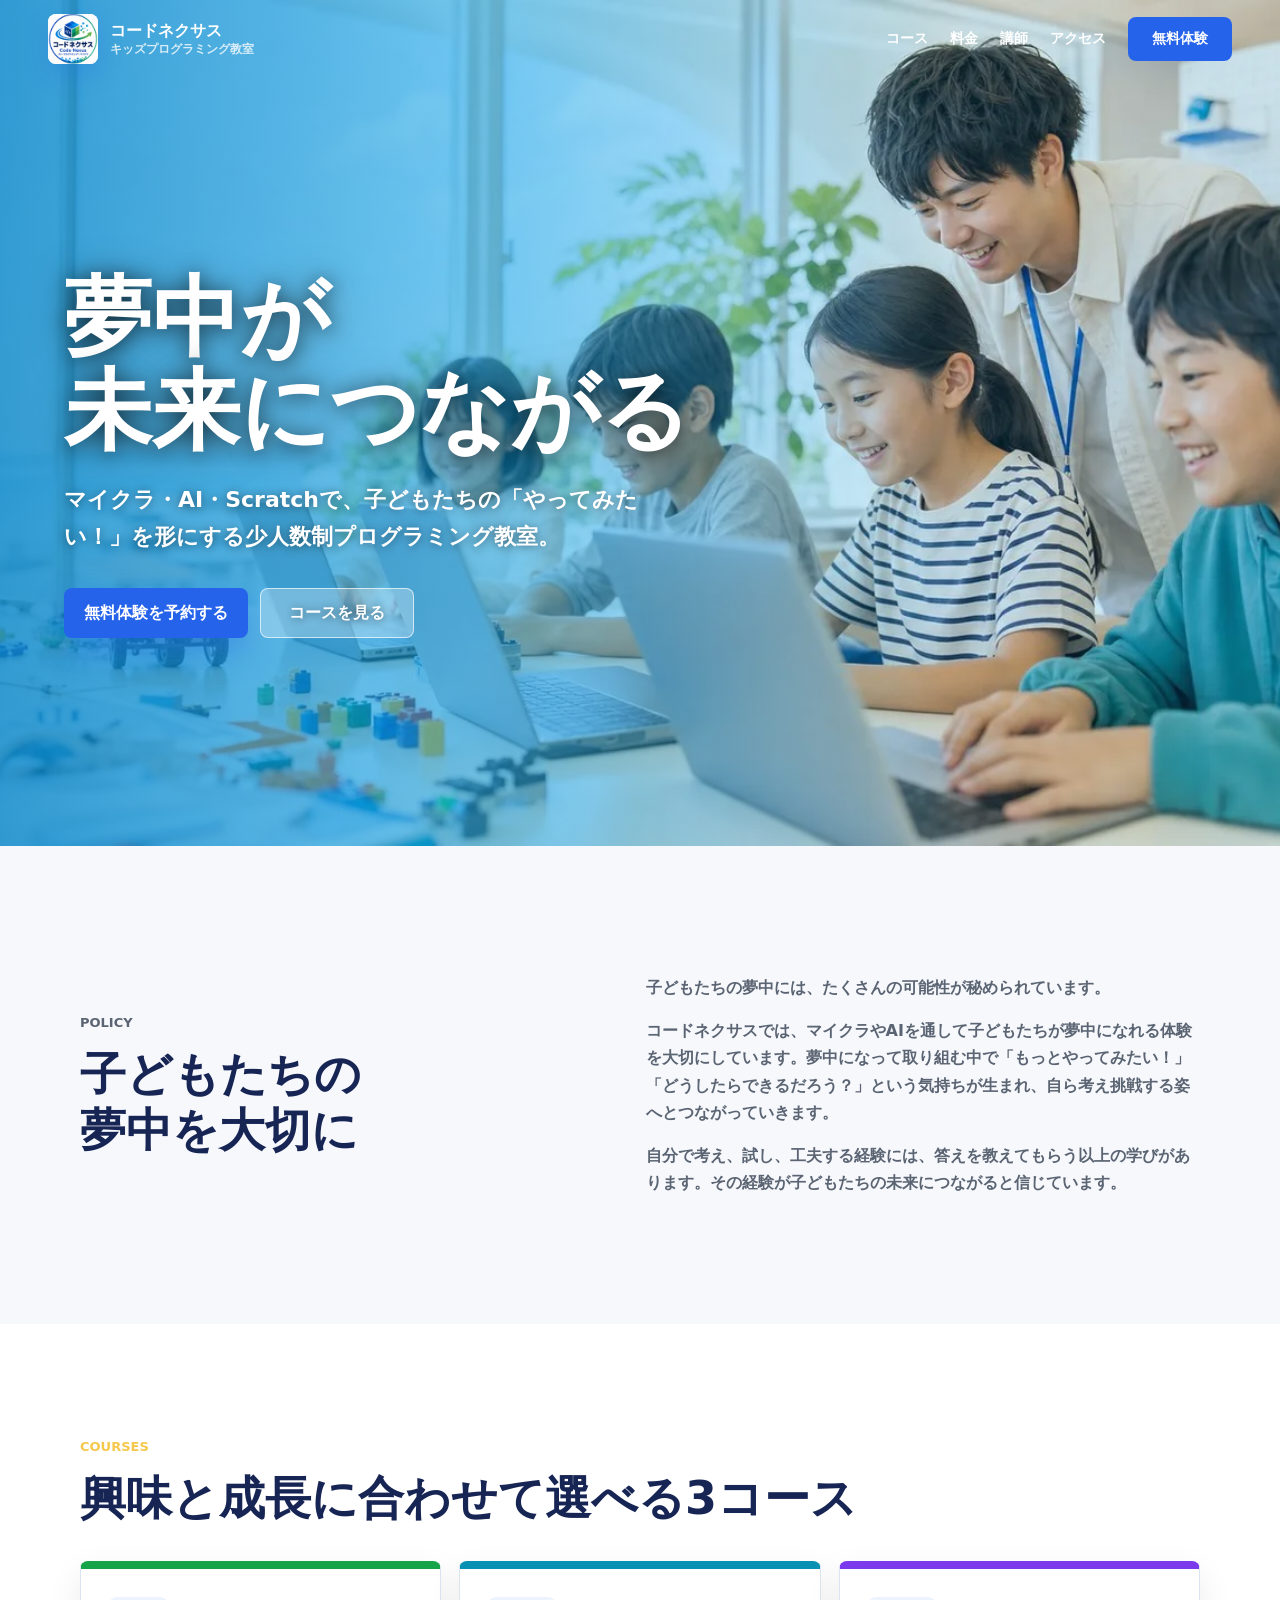
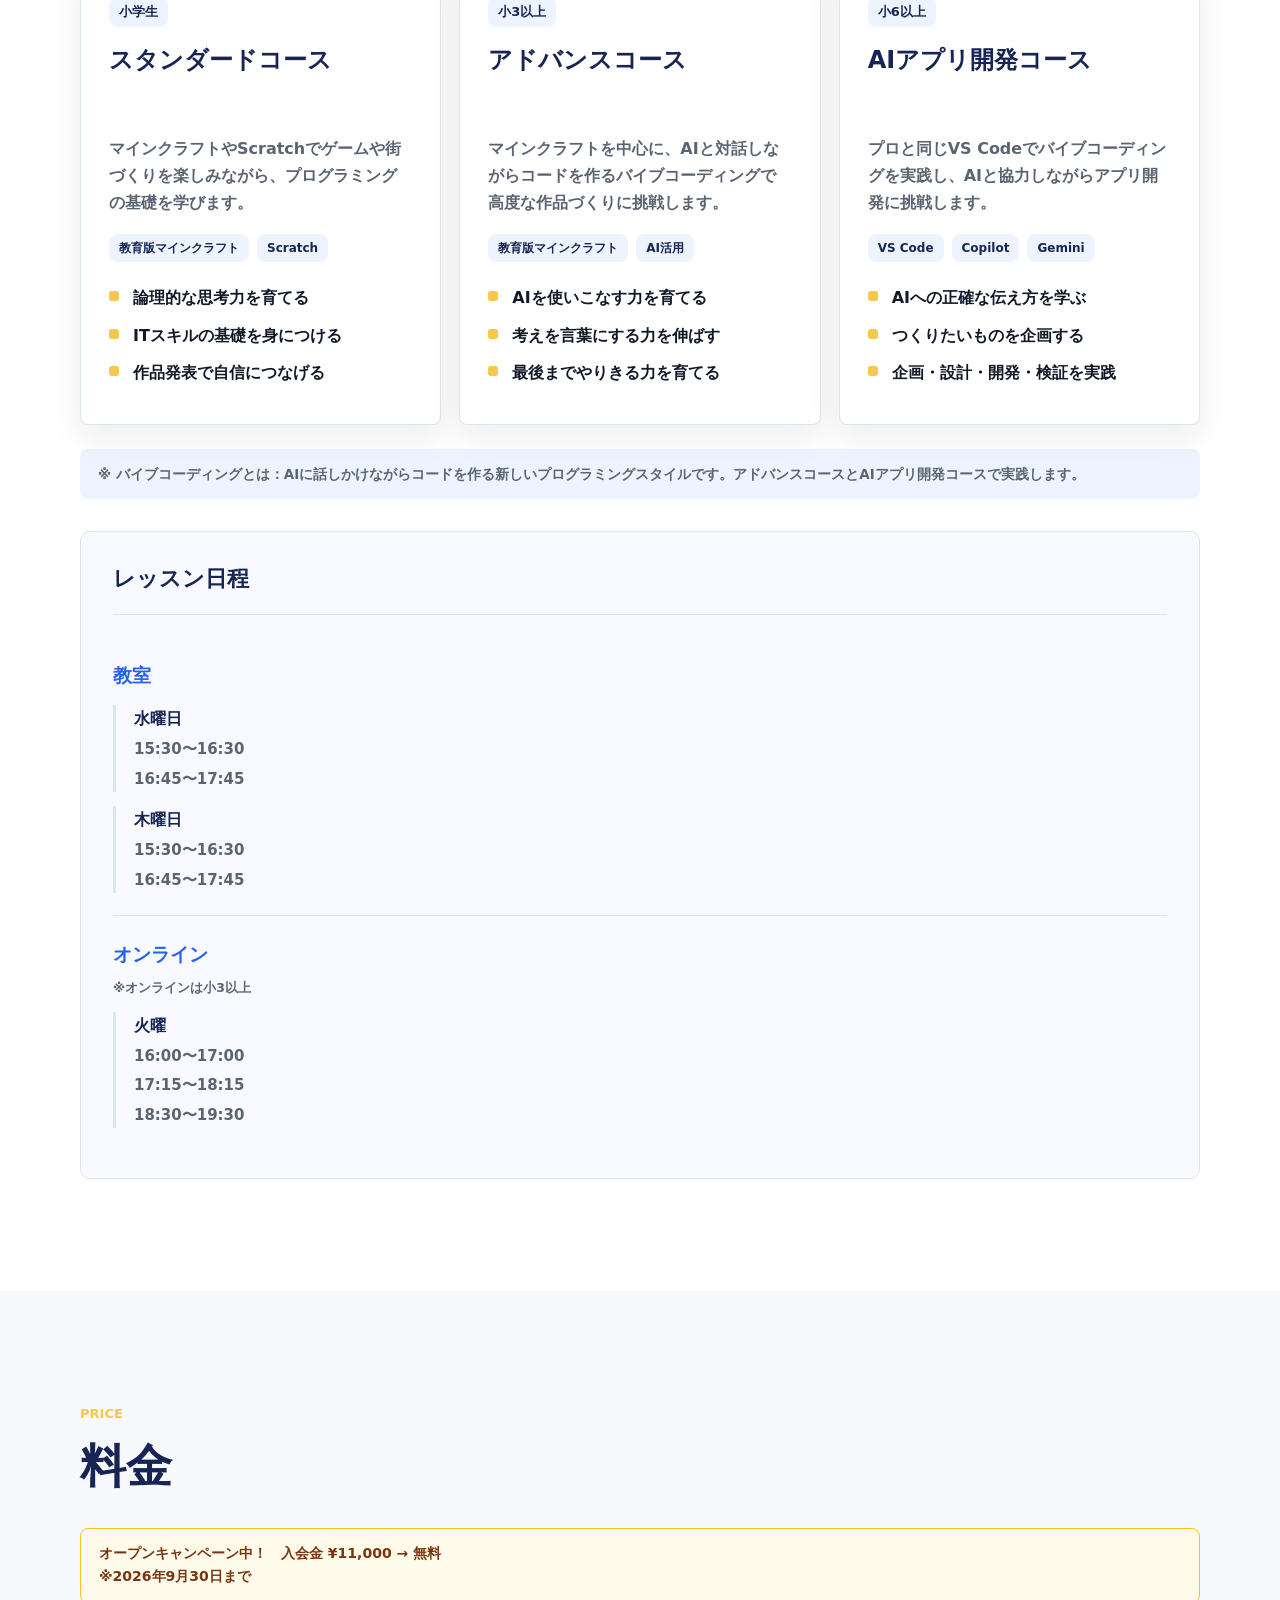
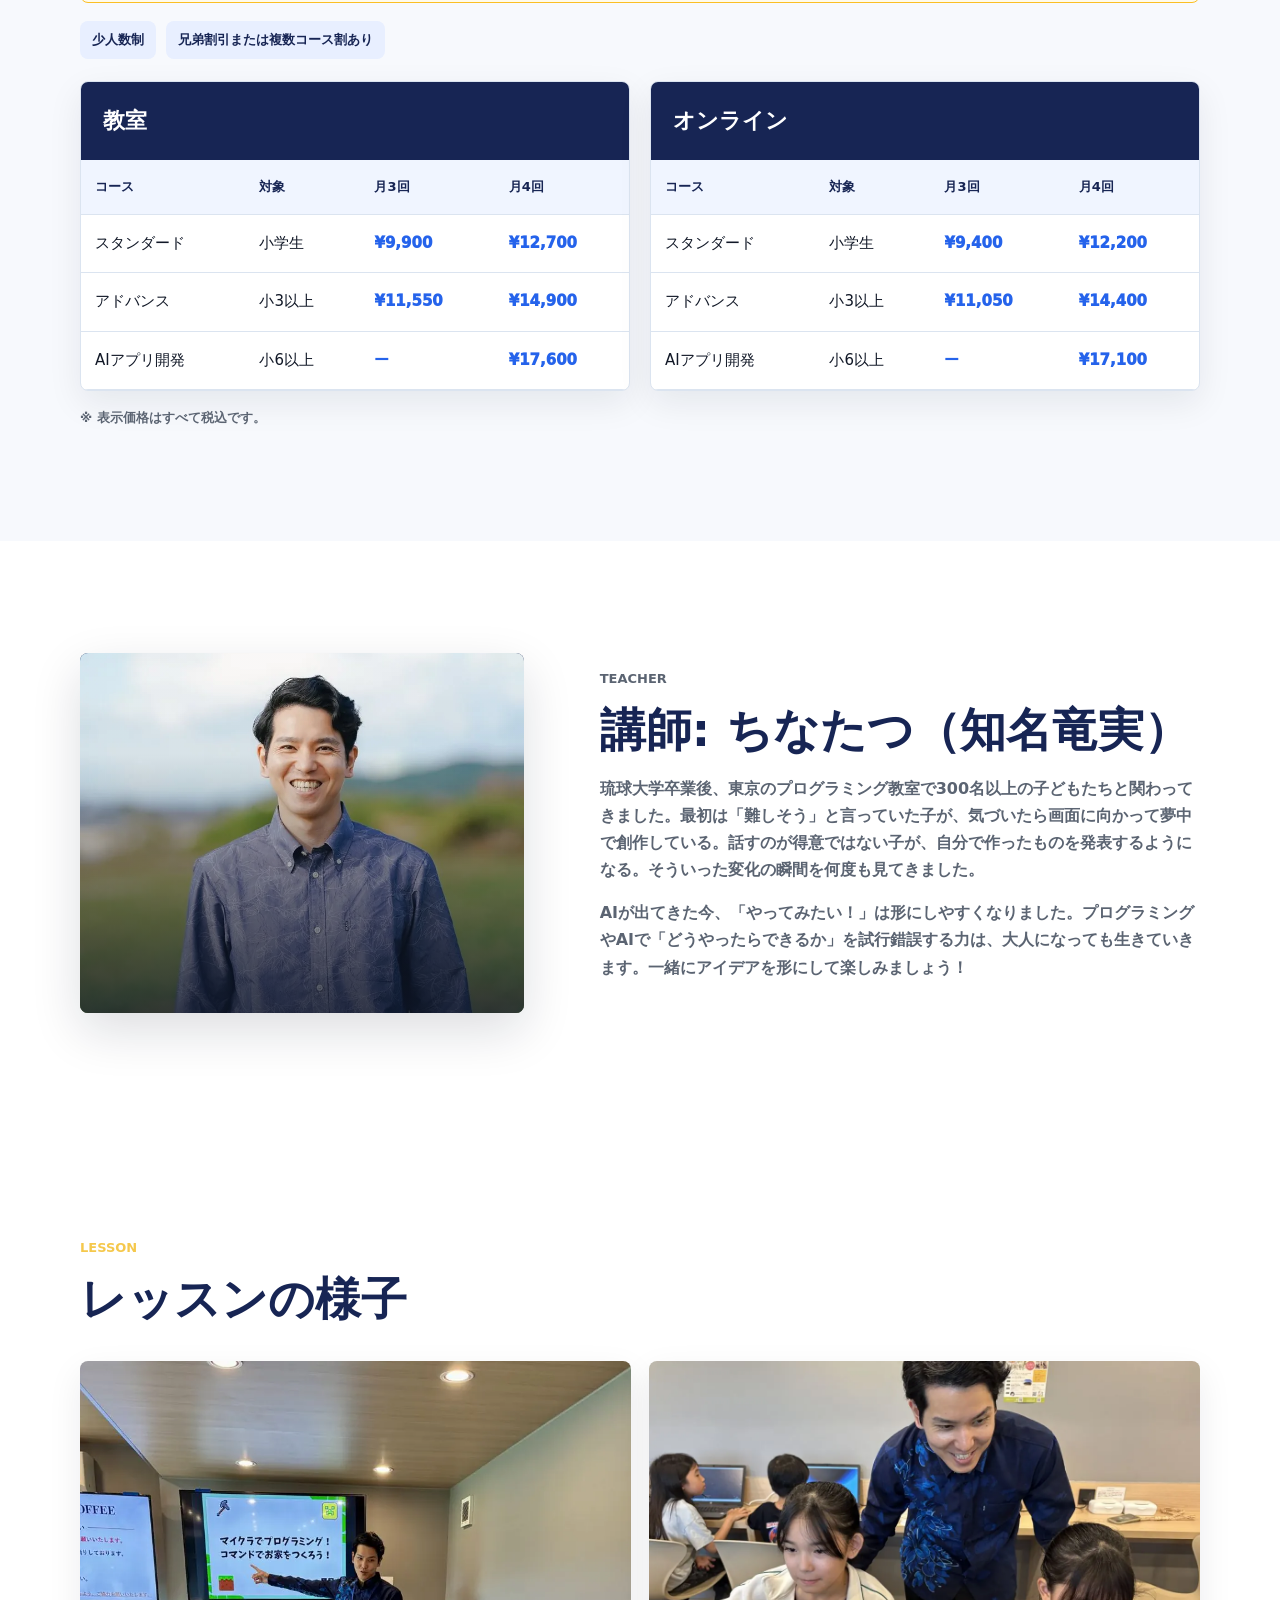
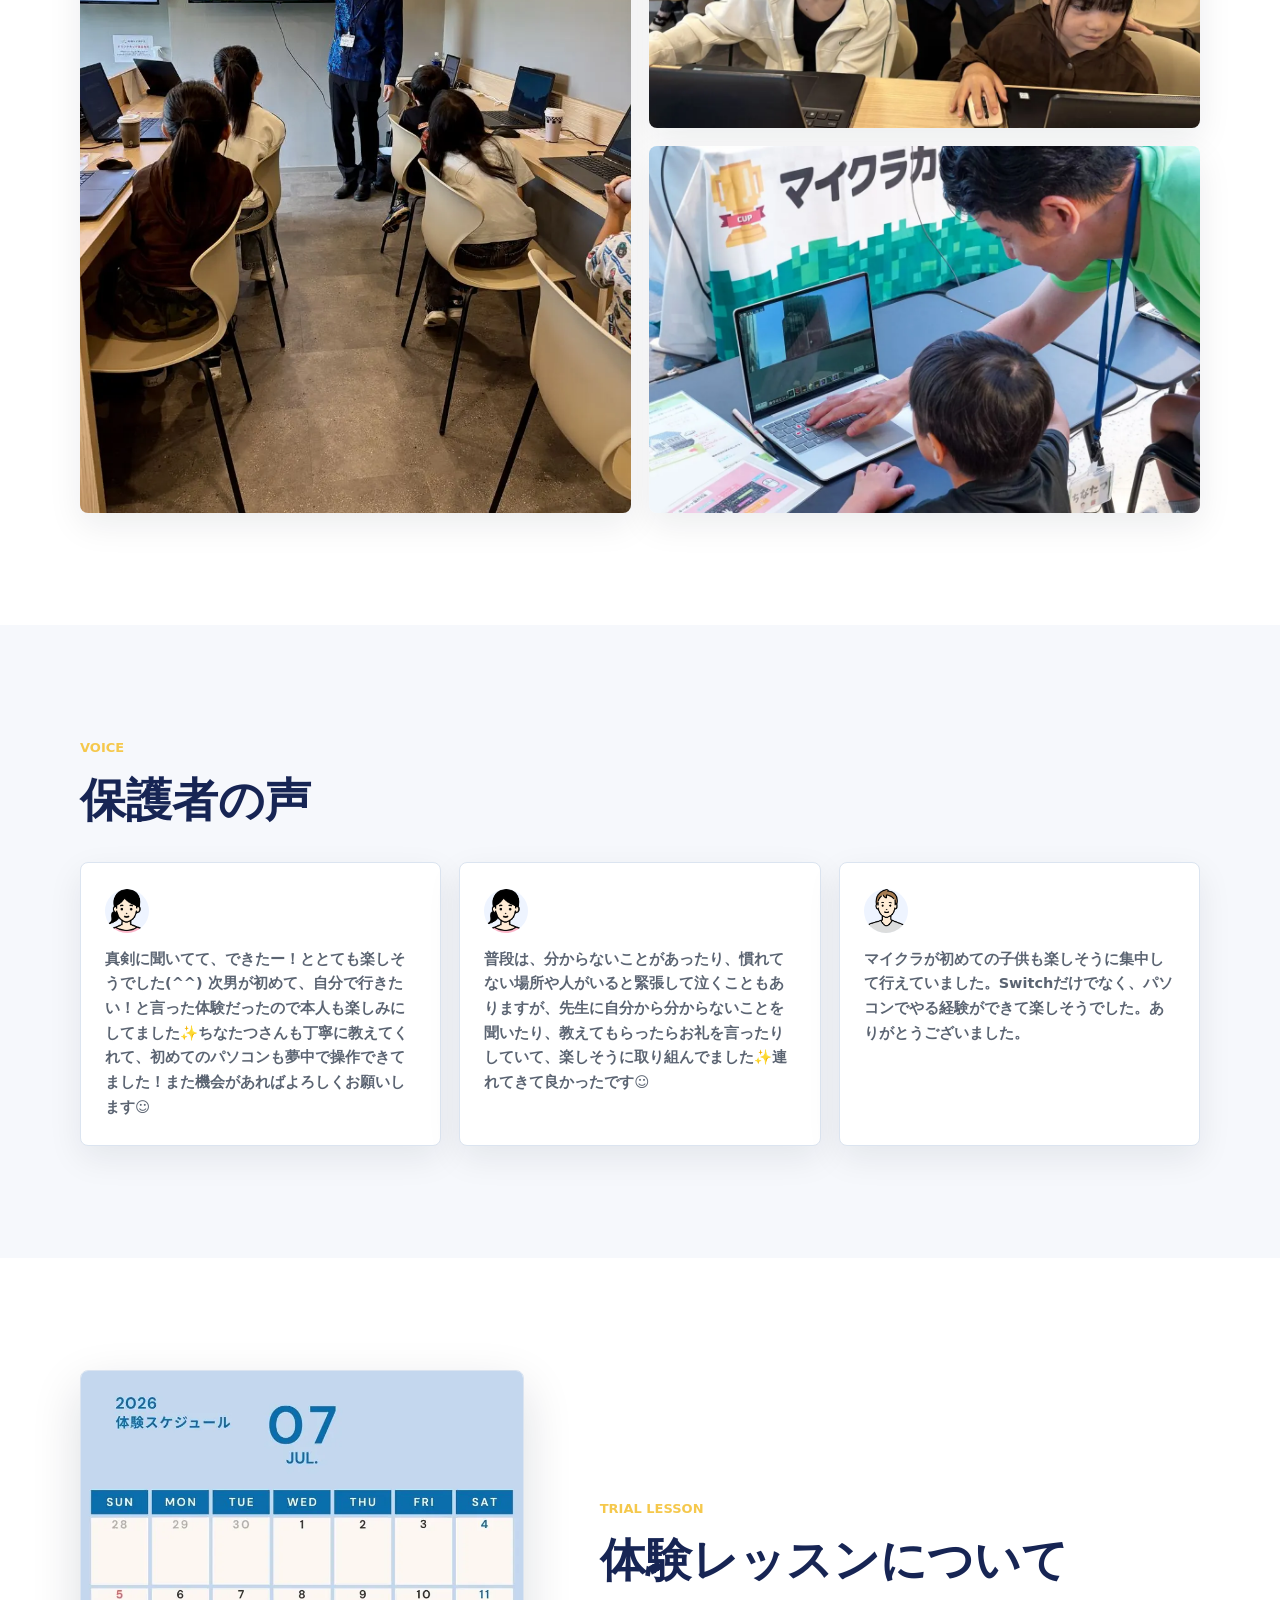
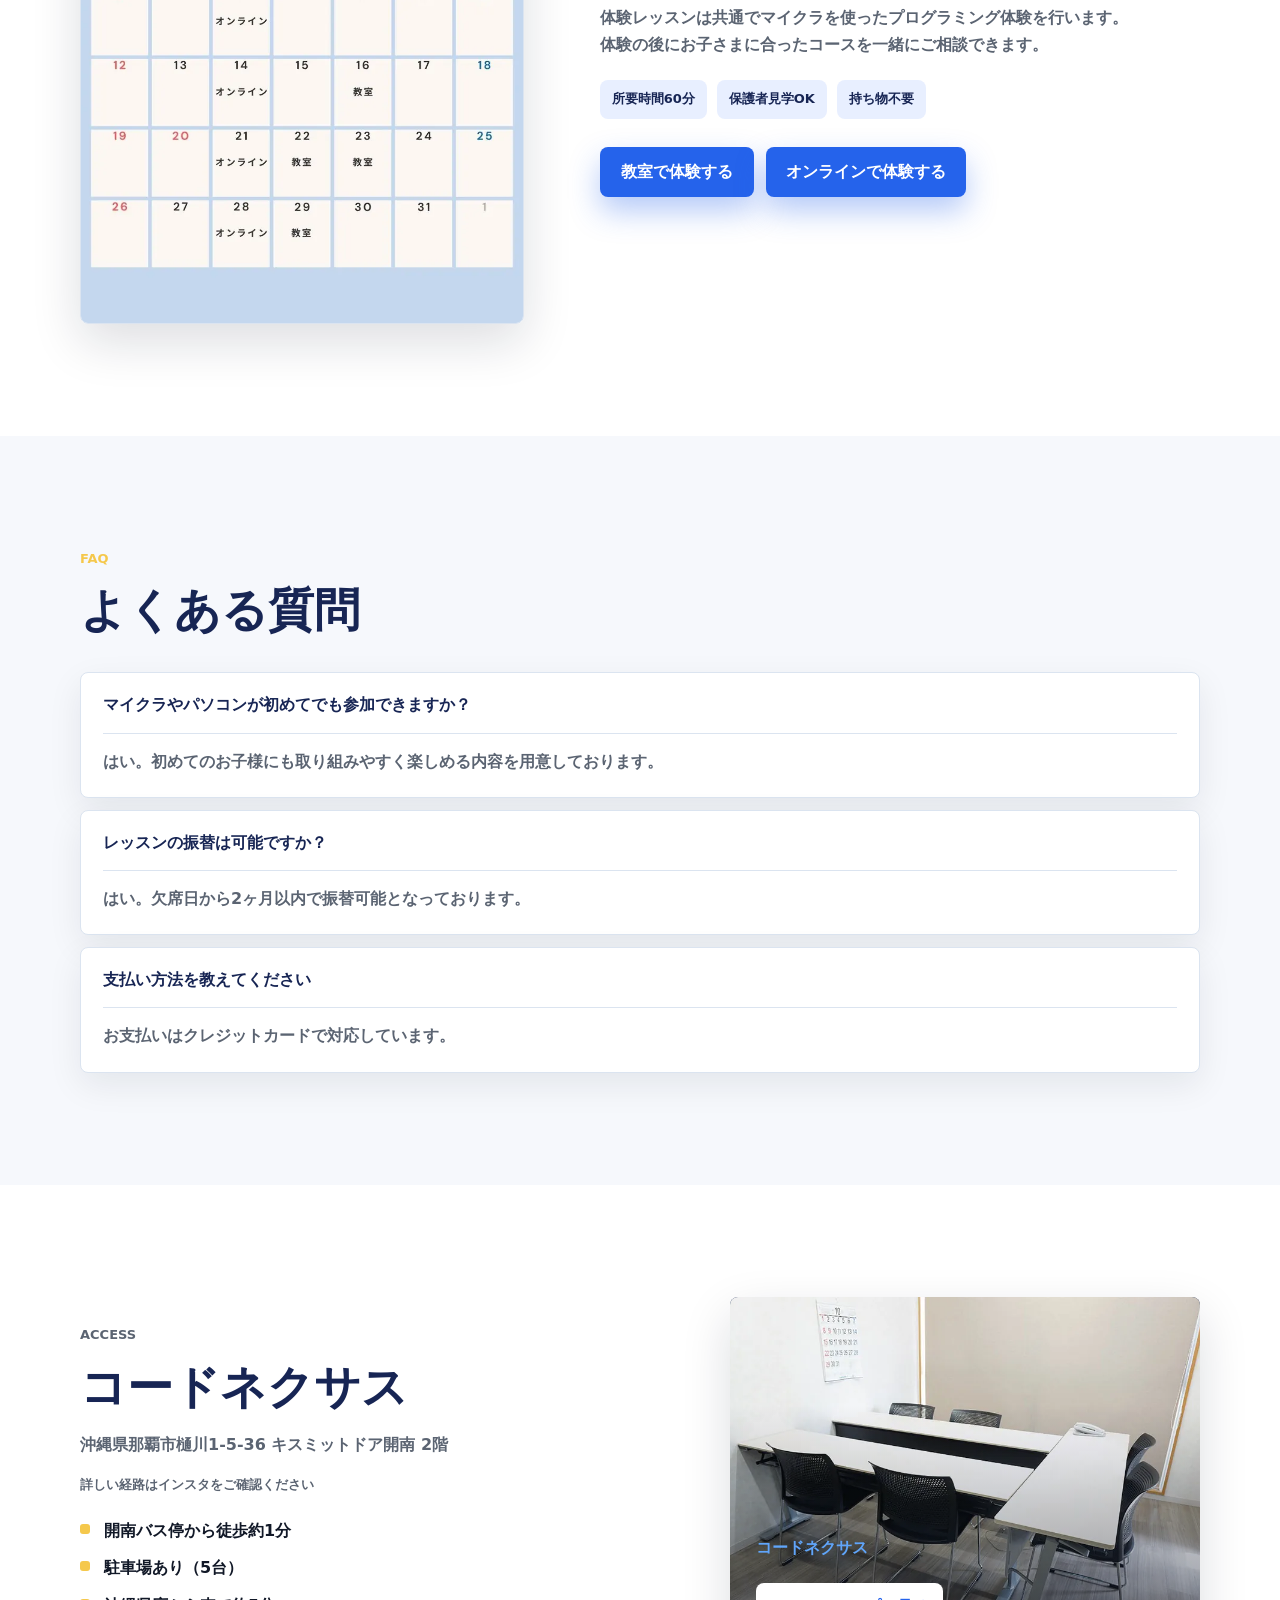
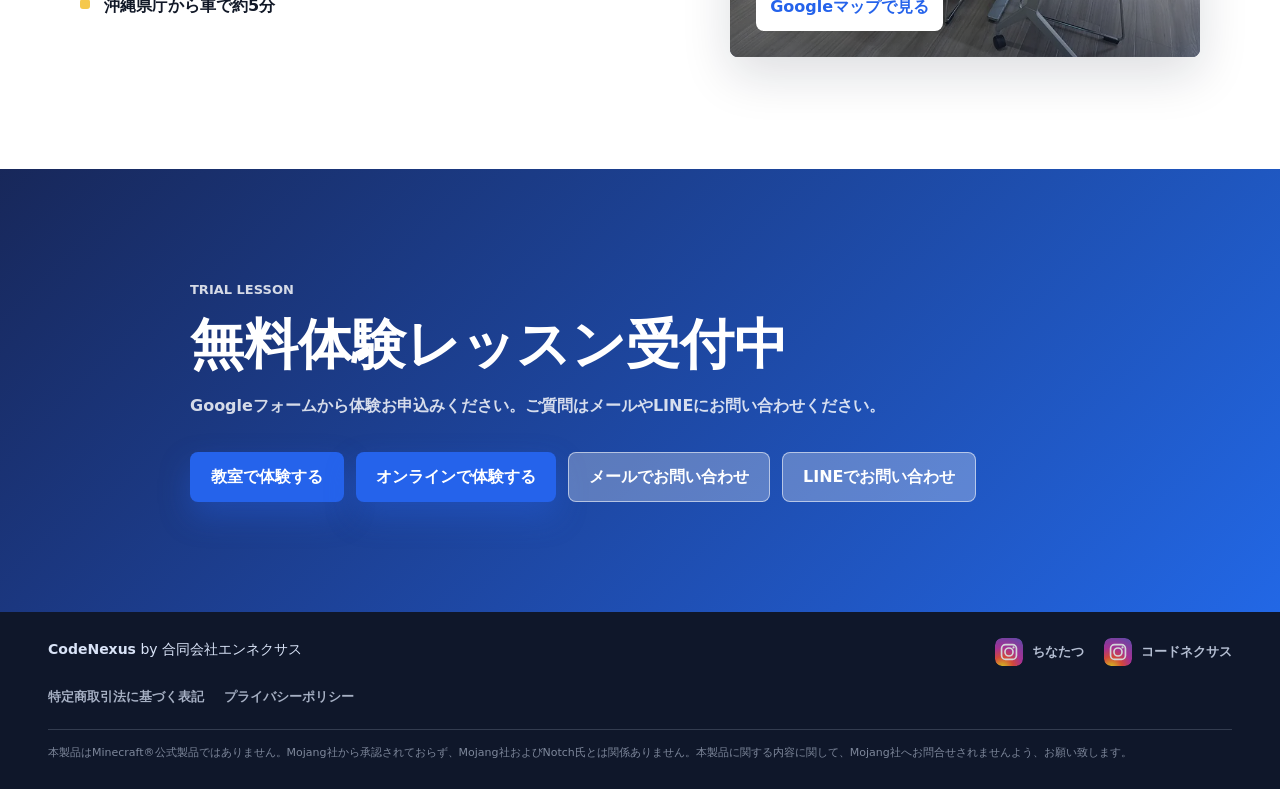
==== commit 81d8f67e: "Update site content (index/privacy/tokushoho)" ====
--- a/index.html
+++ b/index.html
@@ -16,7 +16,7 @@
       name="description"
       content="コードネクサスは沖縄県那覇市のキッズプログラミング教室です。Scratch、マイクラ、AIアプリ開発を少人数制で学べます。無料体験レッスン受付中。"
     />
-    <link rel="icon" href="./assets/code-nexus-icon-128.png" type="image/png" />
+    <link rel="icon" href="./assets/favicon-96.png" type="image/png" sizes="96x96" />
     <link rel="canonical" href="https://codenexus.jp/" />
     <link rel="stylesheet" href="./styles.css" />
     <script type="application/ld+json">
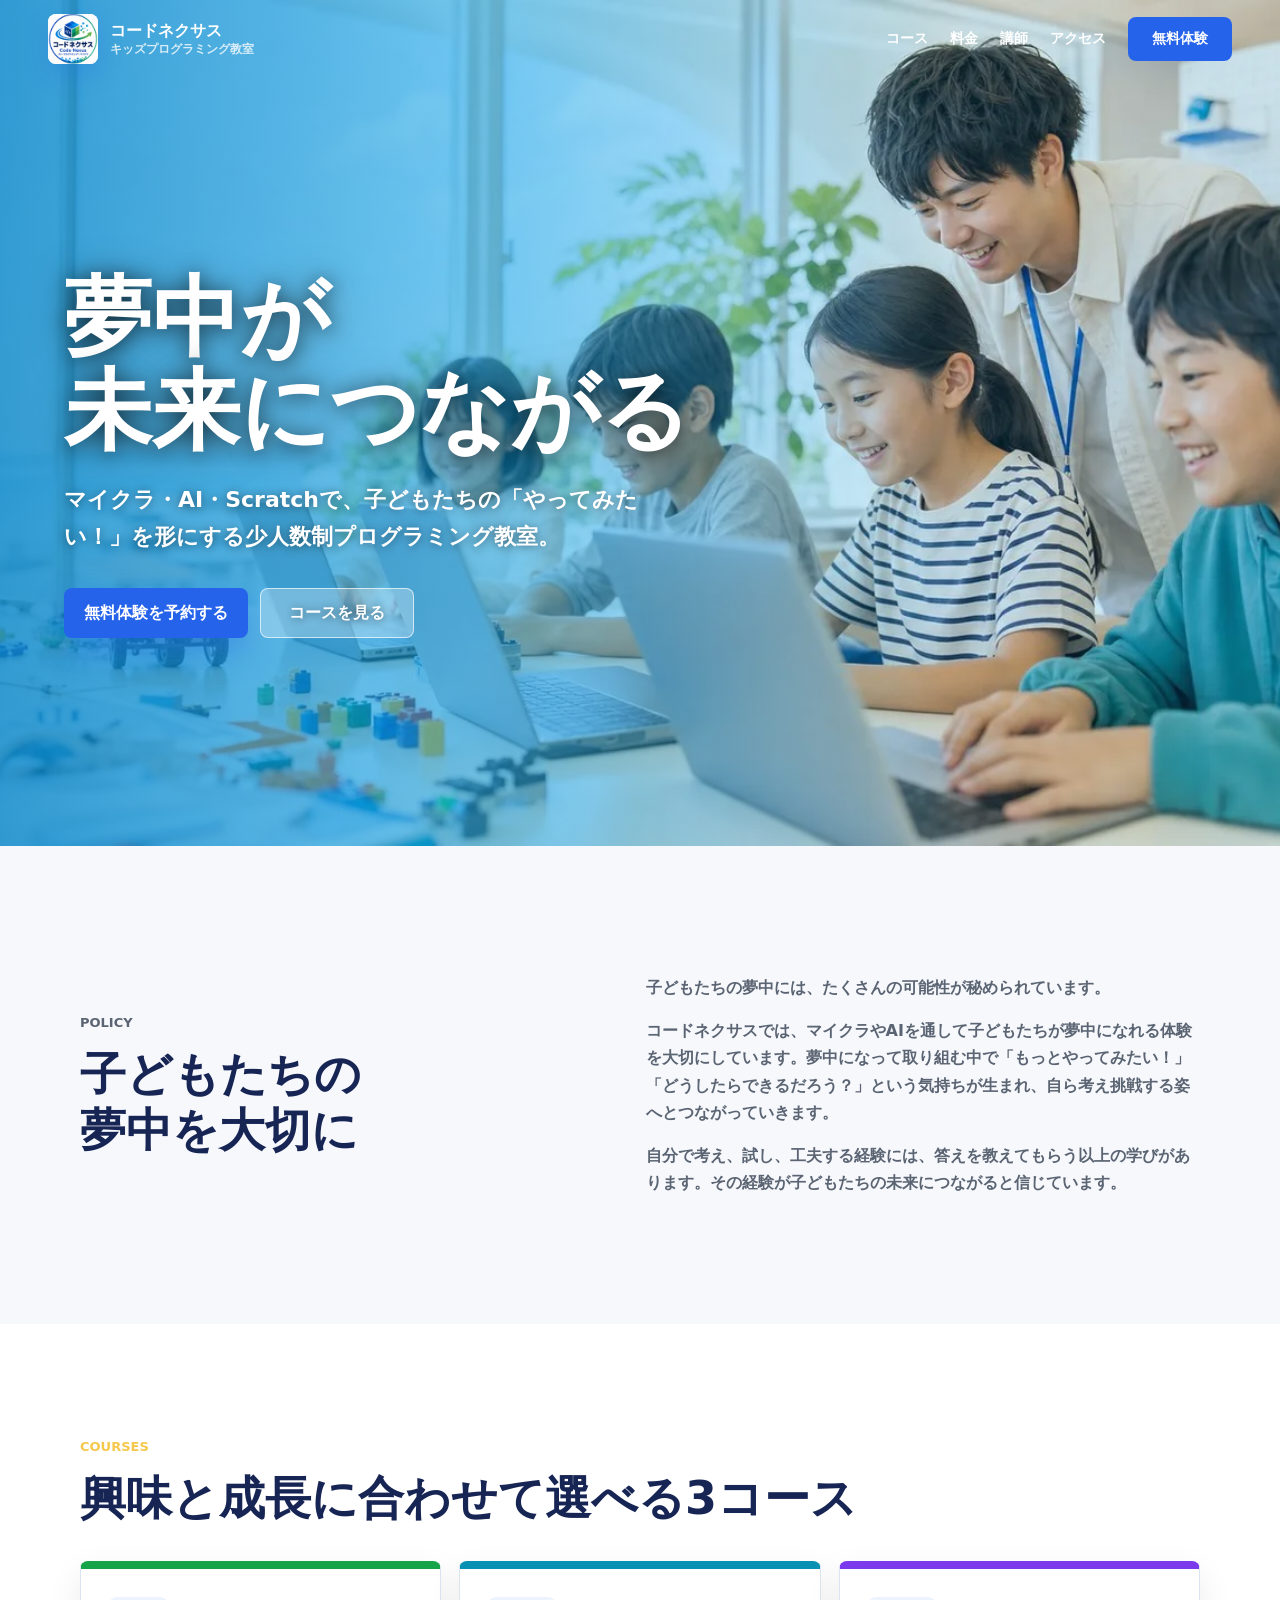
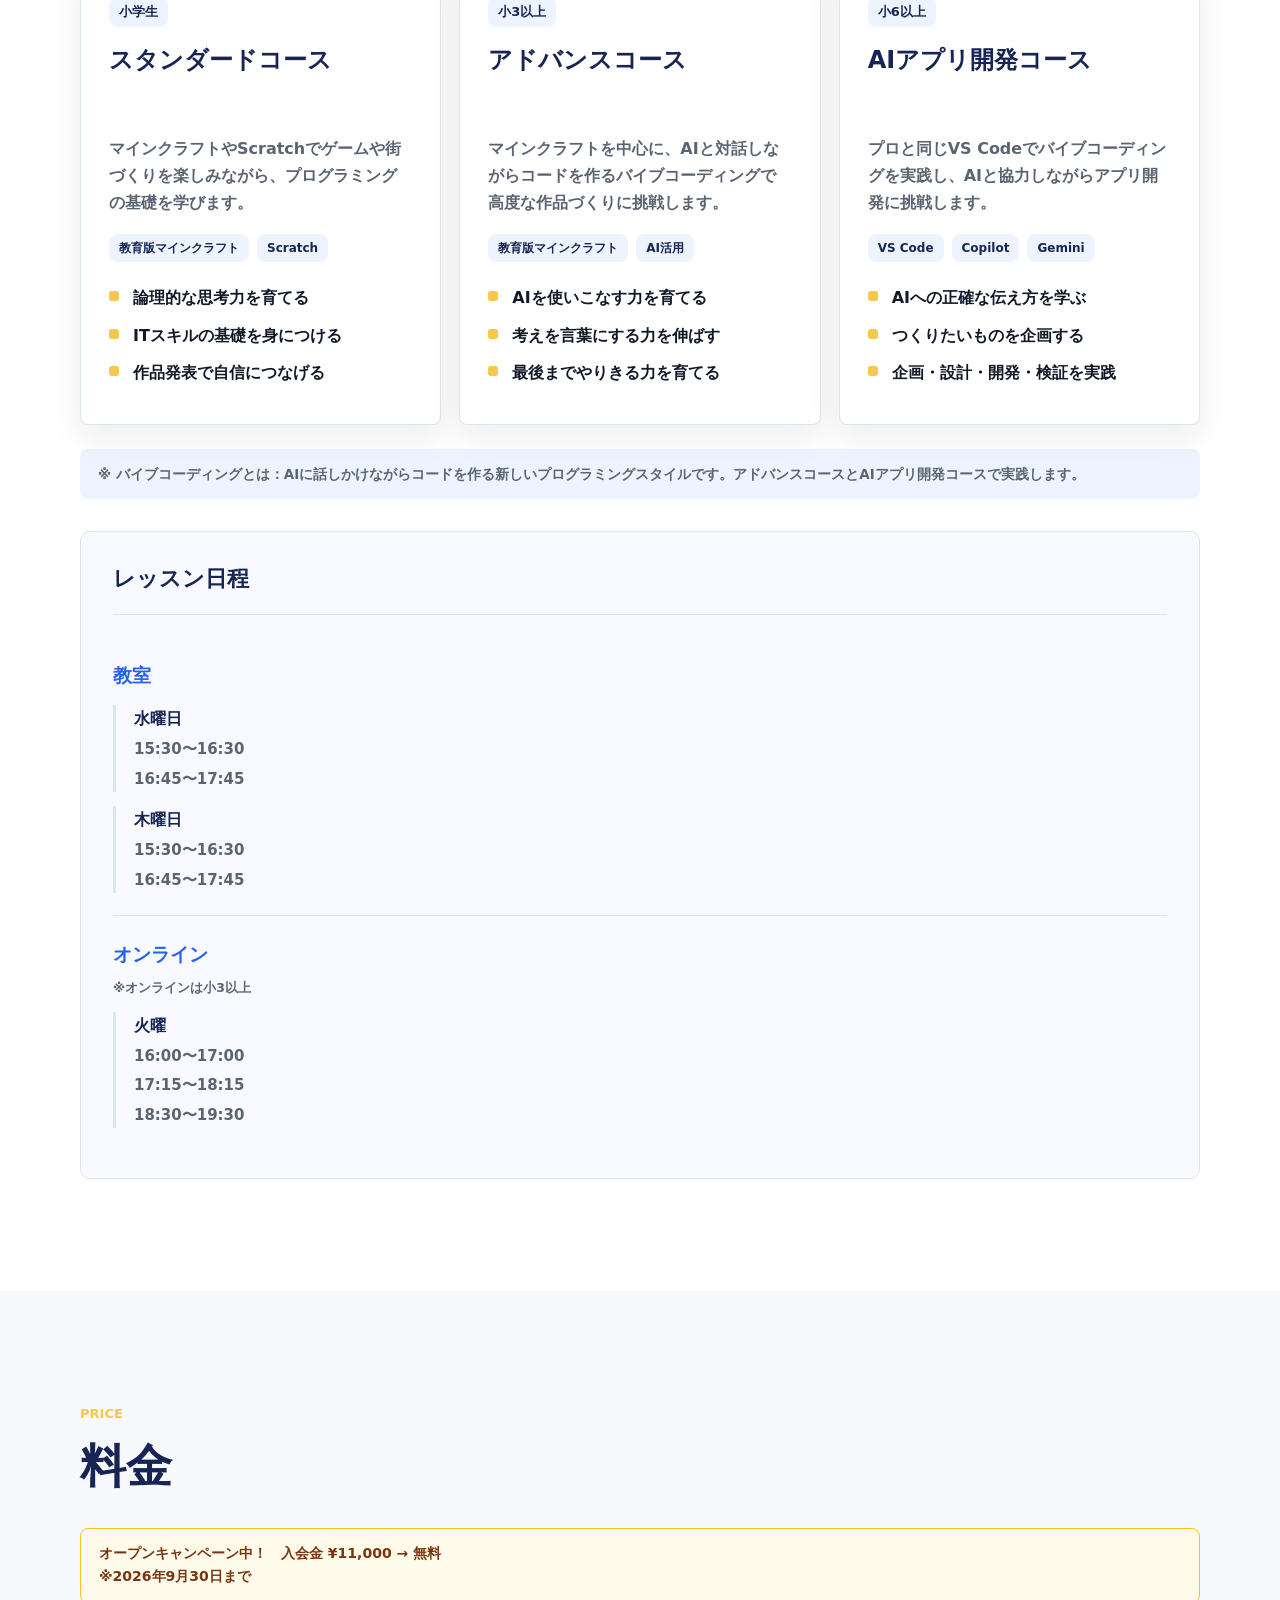
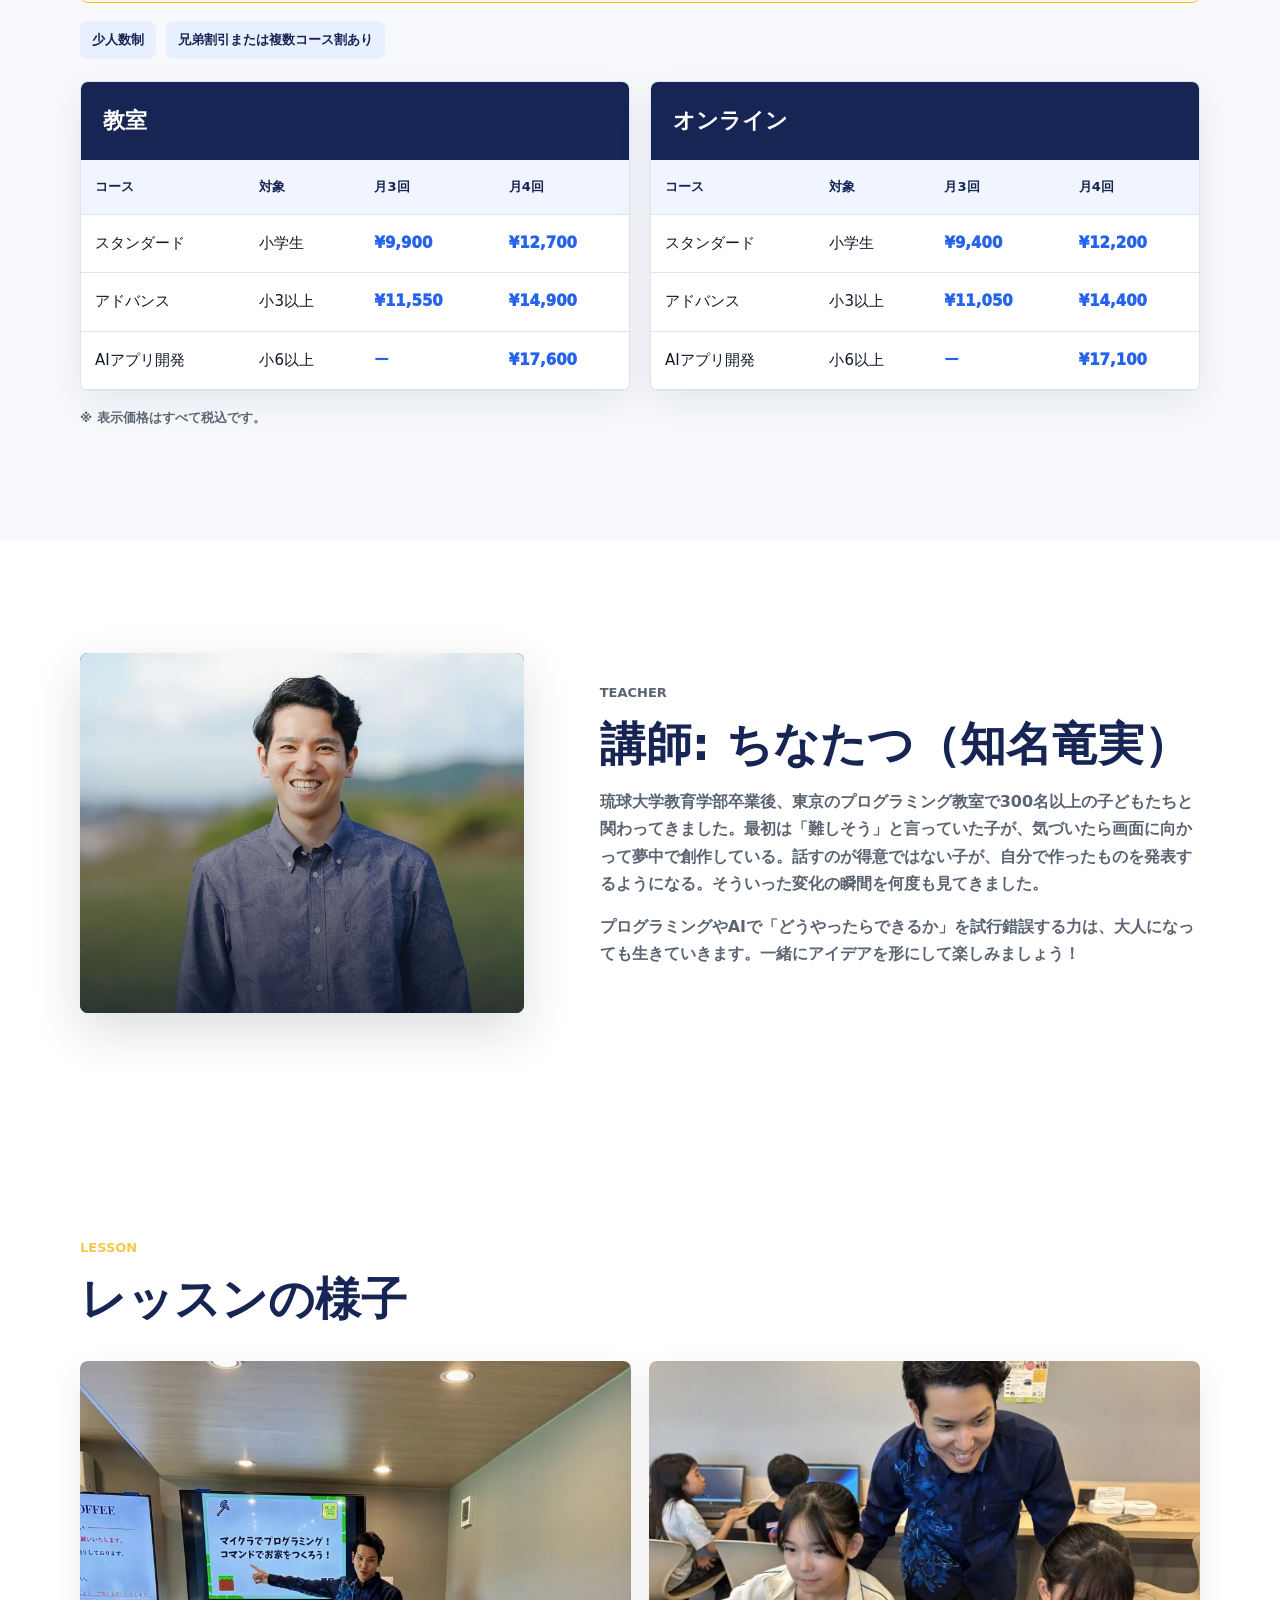
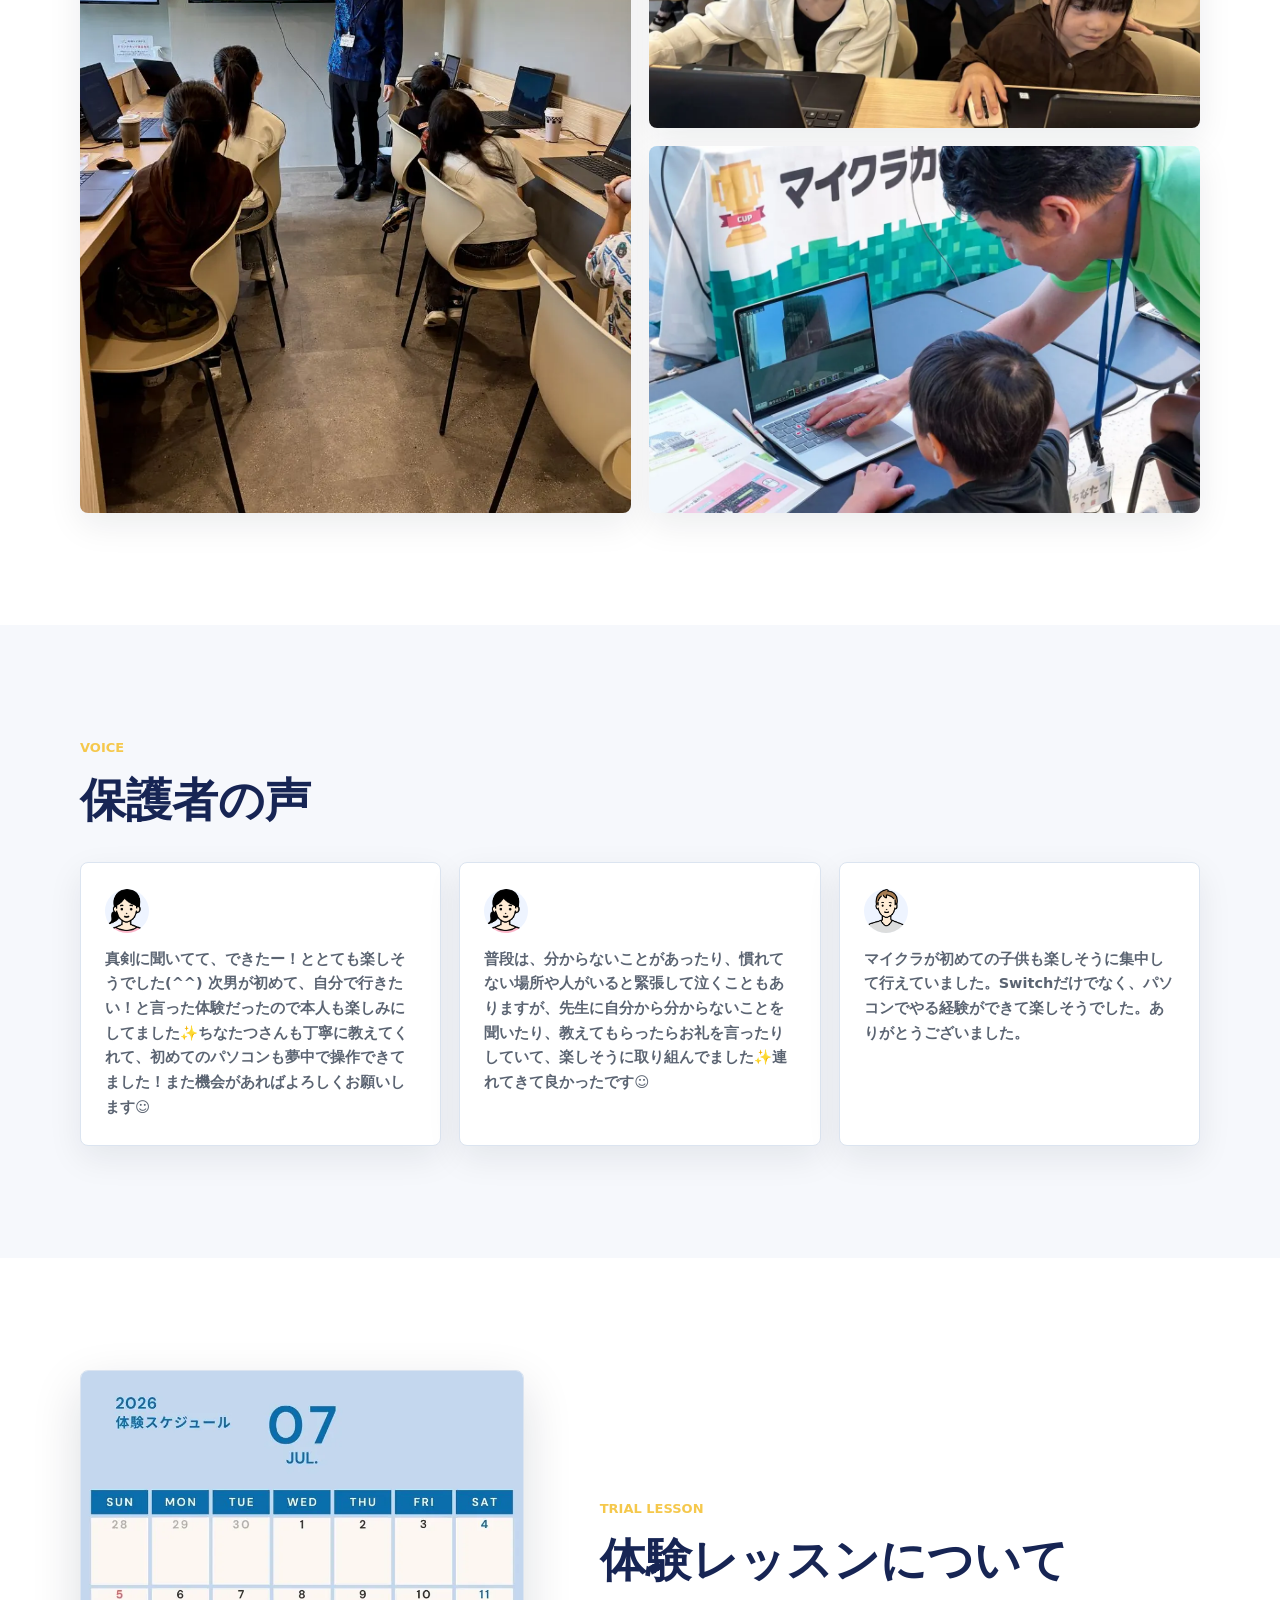
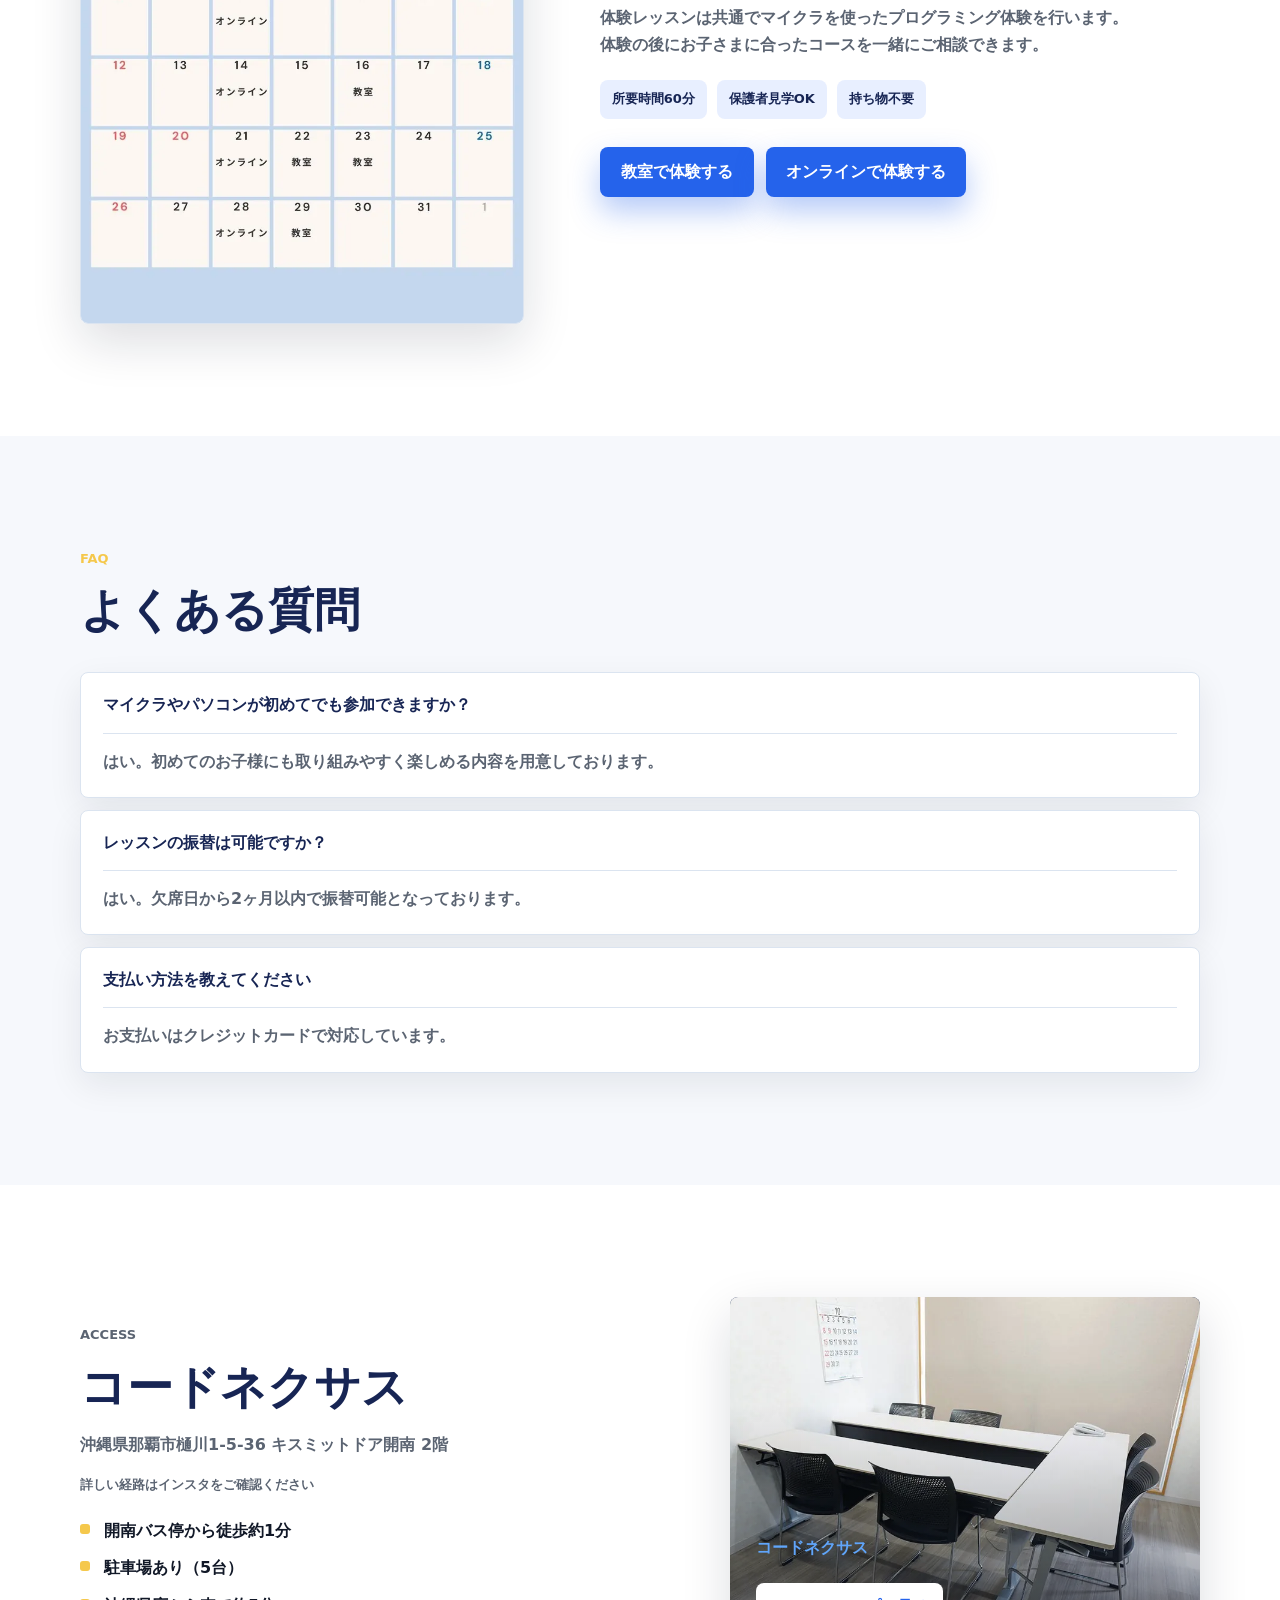
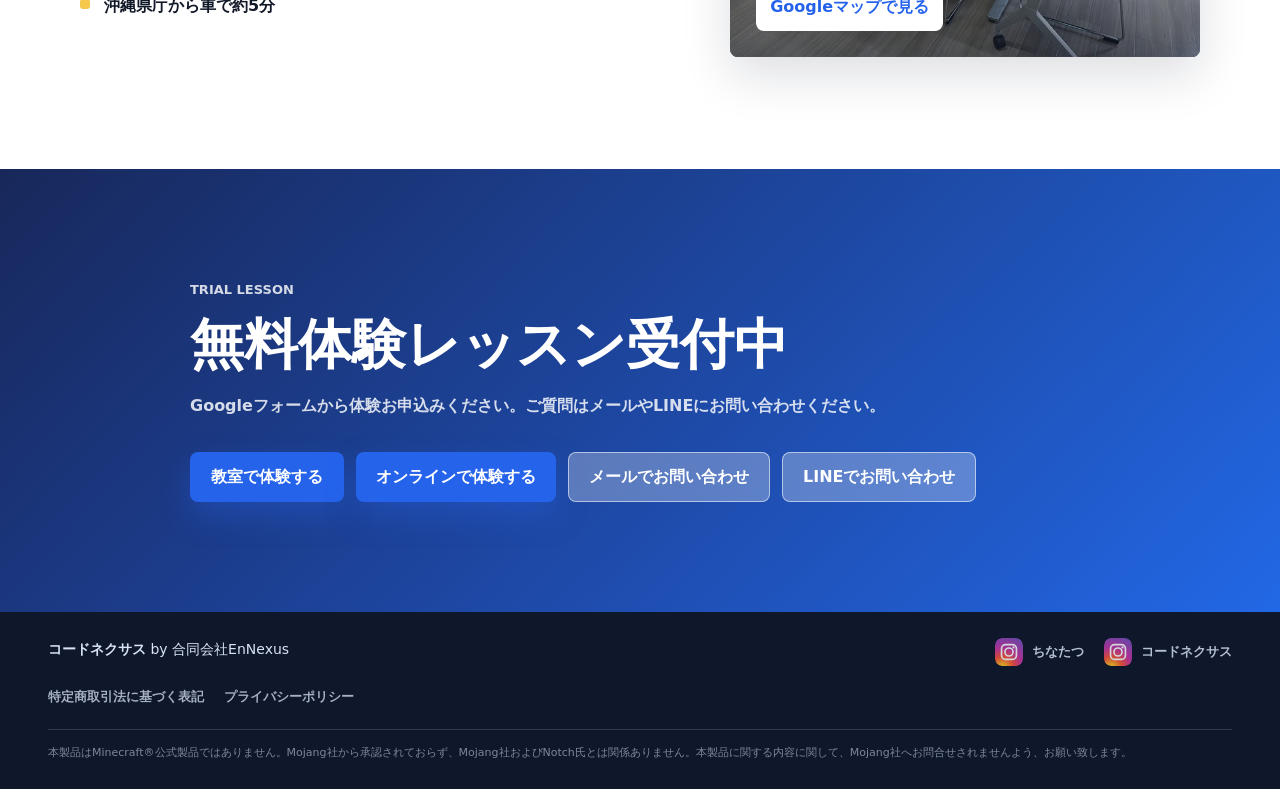
==== commit e5c88b1b: "Update site content v3 (index/privacy/tokushoho)" ====
--- a/index.html
+++ b/index.html
@@ -36,7 +36,7 @@
           "addressRegion": "沖縄県",
           "addressCountry": "JP"
         },
-        "email": "ennexus.c@gmail.com",
+        "email": "info@ennexus.co.jp",
         "sameAs": [
           "https://www.instagram.com/codenexus.okinawa/",
           "https://www.instagram.com/china_tatsu/"
@@ -314,10 +314,10 @@
             <p class="section-kicker">Teacher</p>
             <h2 id="teacher-title">講師: ちなたつ（知名竜実）</h2>
             <p>
-              琉球大学卒業後、東京のプログラミング教室で300名以上の子どもたちと関わってきました。最初は「難しそう」と言っていた子が、気づいたら画面に向かって夢中で創作している。話すのが得意ではない子が、自分で作ったものを発表するようになる。そういった変化の瞬間を何度も見てきました。
+              琉球大学教育学部卒業後、東京のプログラミング教室で300名以上の子どもたちと関わってきました。最初は「難しそう」と言っていた子が、気づいたら画面に向かって夢中で創作している。話すのが得意ではない子が、自分で作ったものを発表するようになる。そういった変化の瞬間を何度も見てきました。
             </p>
             <p>
-              AIが出てきた今、「やってみたい！」は形にしやすくなりました。プログラミングやAIで「どうやったらできるか」を試行錯誤する力は、大人になっても生きていきます。一緒にアイデアを形にして楽しみましょう！
+              プログラミングやAIで「どうやったらできるか」を試行錯誤する力は、大人になっても生きていきます。一緒にアイデアを形にして楽しみましょう！
             </p>
           </div>
         </div>
@@ -439,7 +439,7 @@
           <div class="contact-actions">
             <a class="button primary" href="https://forms.gle/txECyhPidZpDASPv8" target="_blank" rel="noreferrer">教室で体験する</a>
             <a class="button primary" href="https://forms.gle/PtLPhcia77xdy3EHA" target="_blank" rel="noreferrer">オンラインで体験する</a>
-            <a class="button secondary light" href="mailto:ennexus.c@gmail.com">メールでお問い合わせ</a>
+            <a class="button secondary light" href="mailto:info@ennexus.co.jp">メールでお問い合わせ</a>
             <a class="button secondary light" href="https://lin.ee/ylZwi2s" target="_blank" rel="noreferrer">LINEでお問い合わせ</a>
           </div>
         </div>
@@ -447,7 +447,7 @@
     </main>
 
     <footer class="site-footer">
-      <p><strong>CodeNexus</strong> by 合同会社エンネクサス</p>
+      <p><strong>コードネクサス</strong> by 合同会社EnNexus</p>
       <div class="footer-social">
         <a class="footer-social-link" href="https://www.instagram.com/china_tatsu/" target="_blank" rel="noreferrer" aria-label="ちなたつ Instagram（個人）">
           <img src="./assets/instagram-icon.svg" alt="" class="social-icon" />
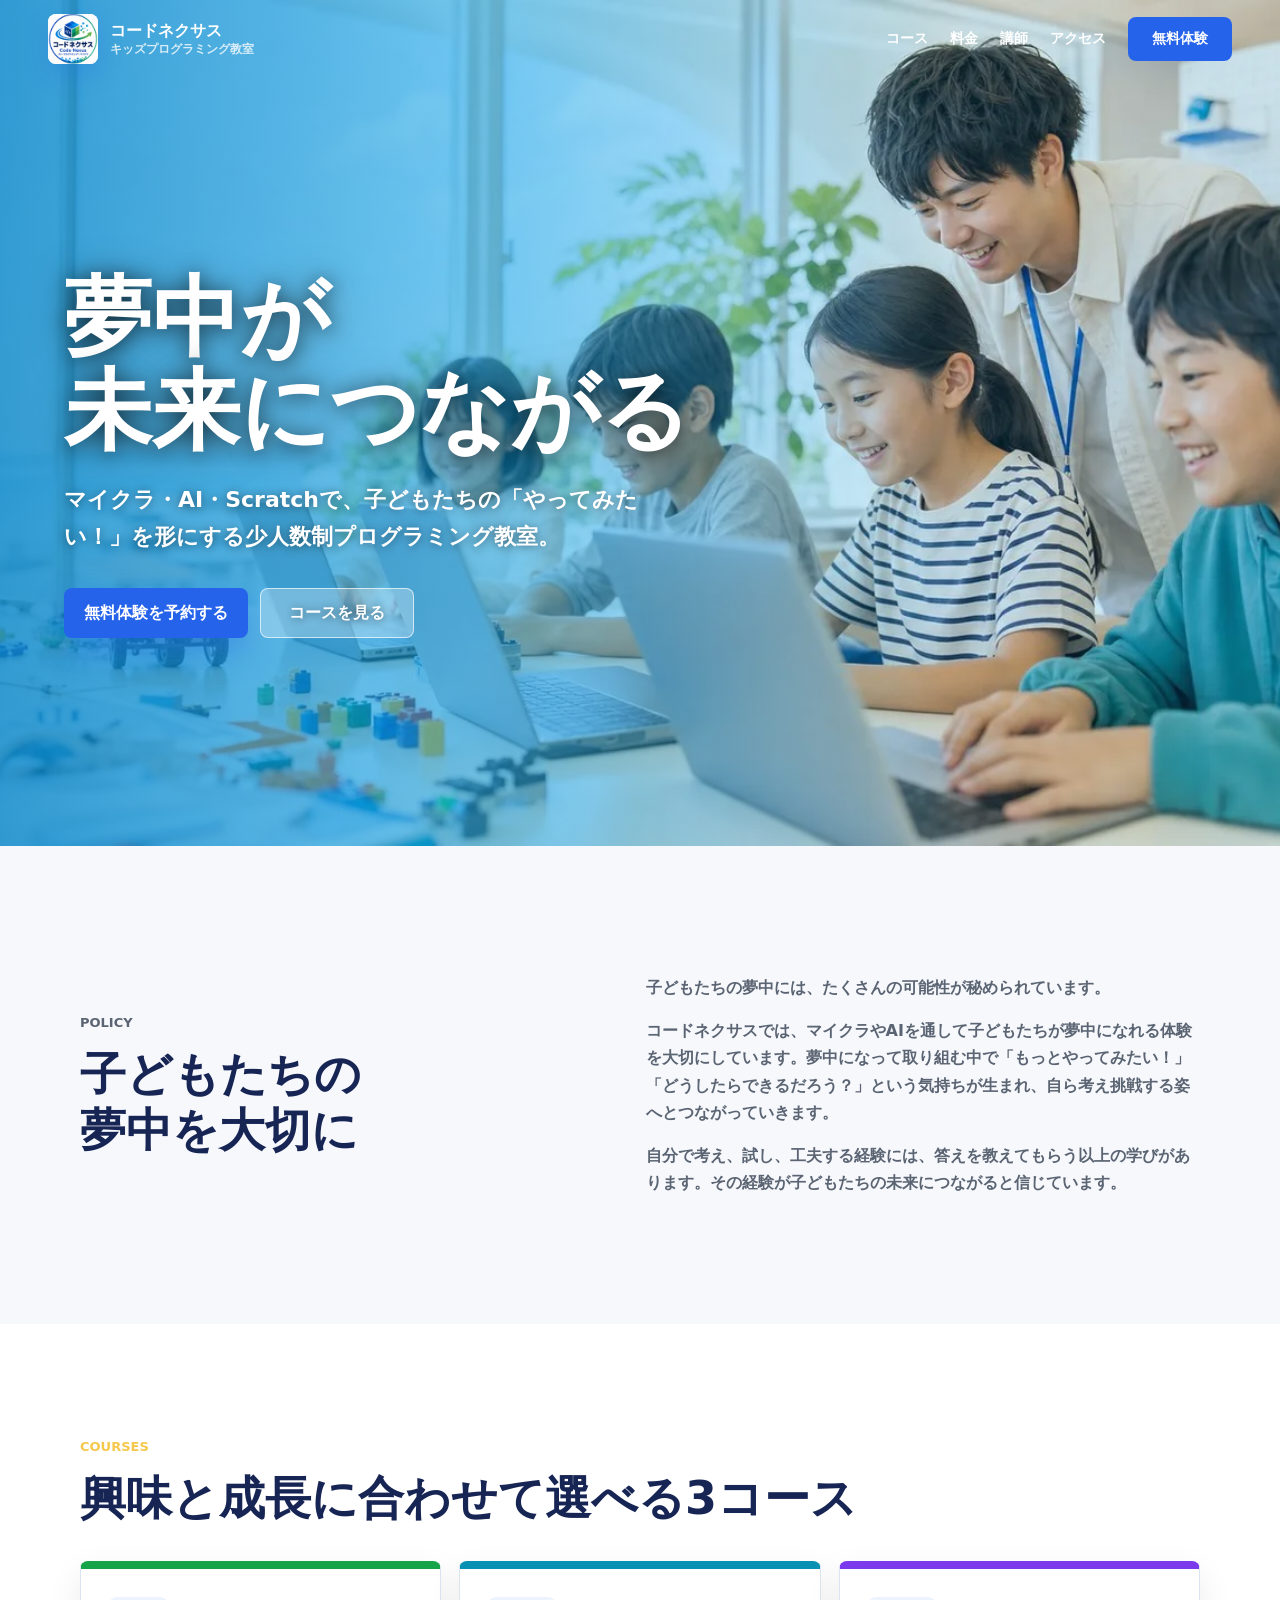
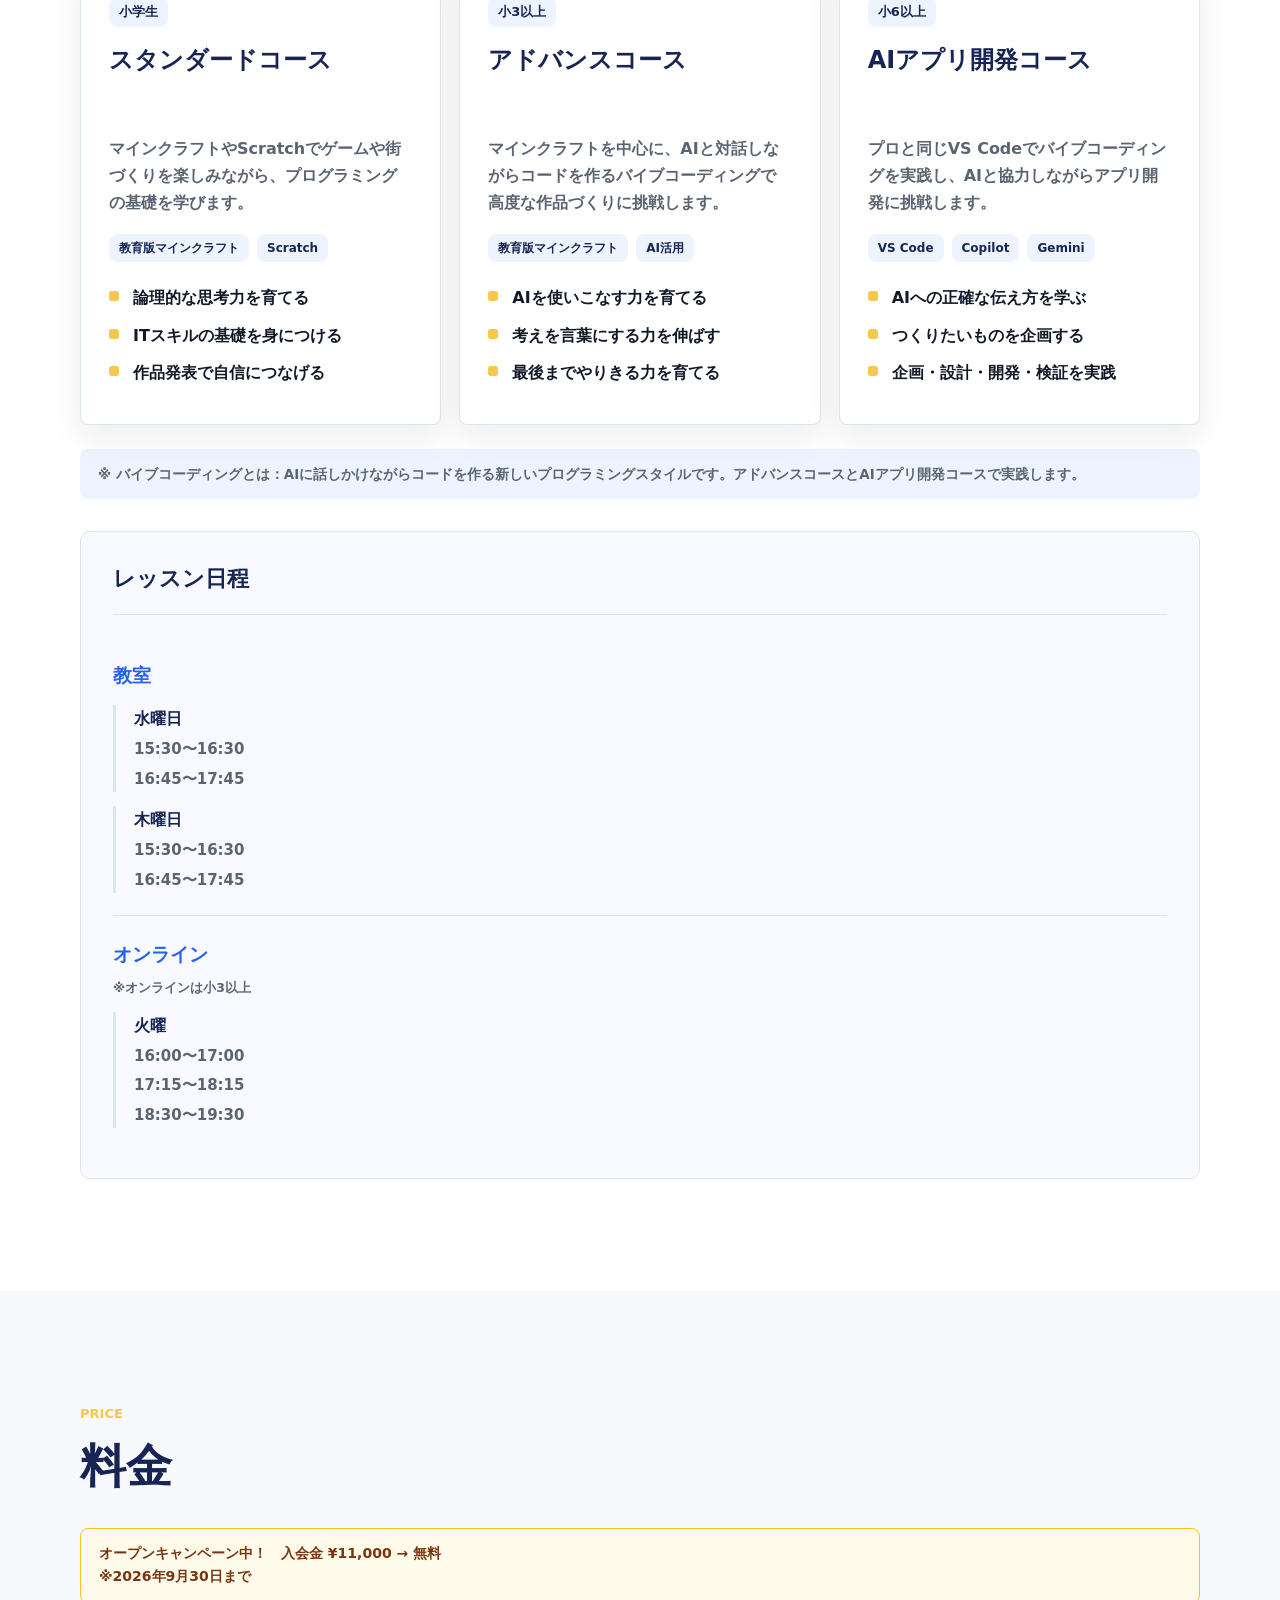
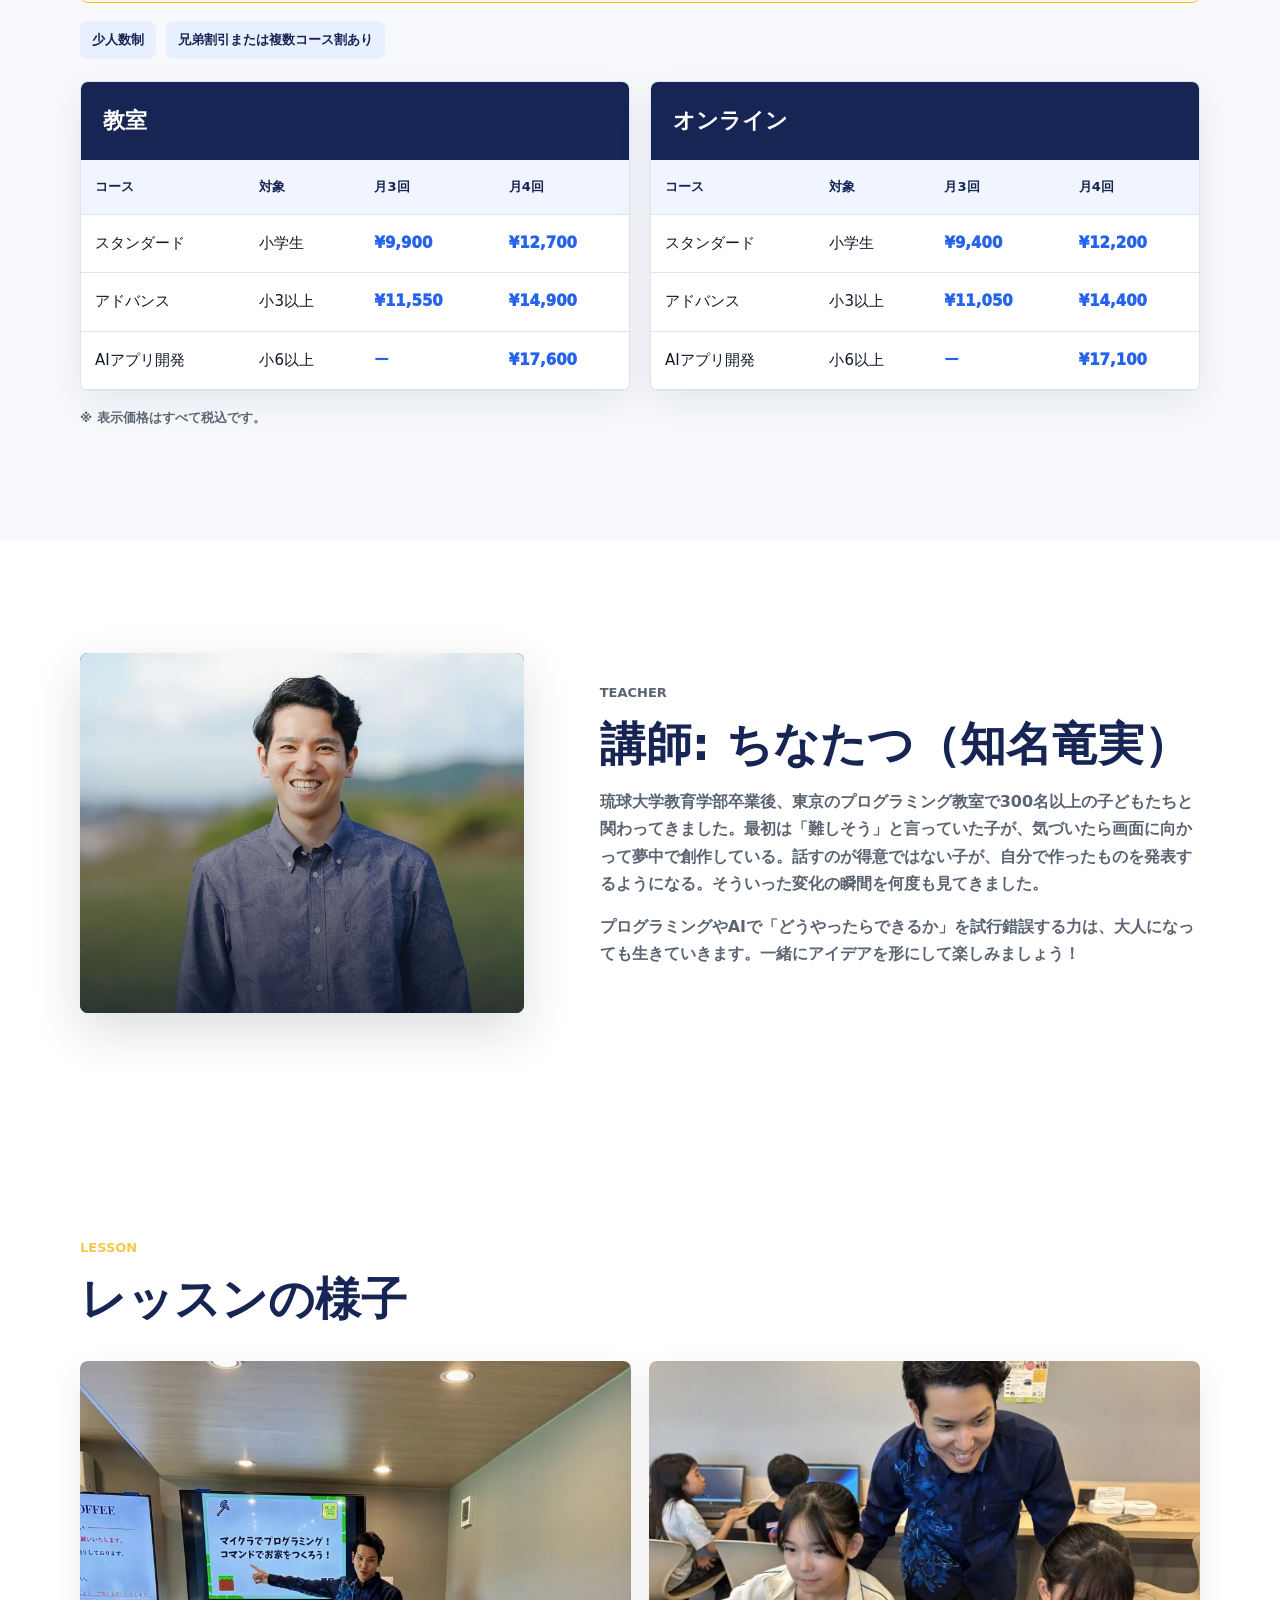
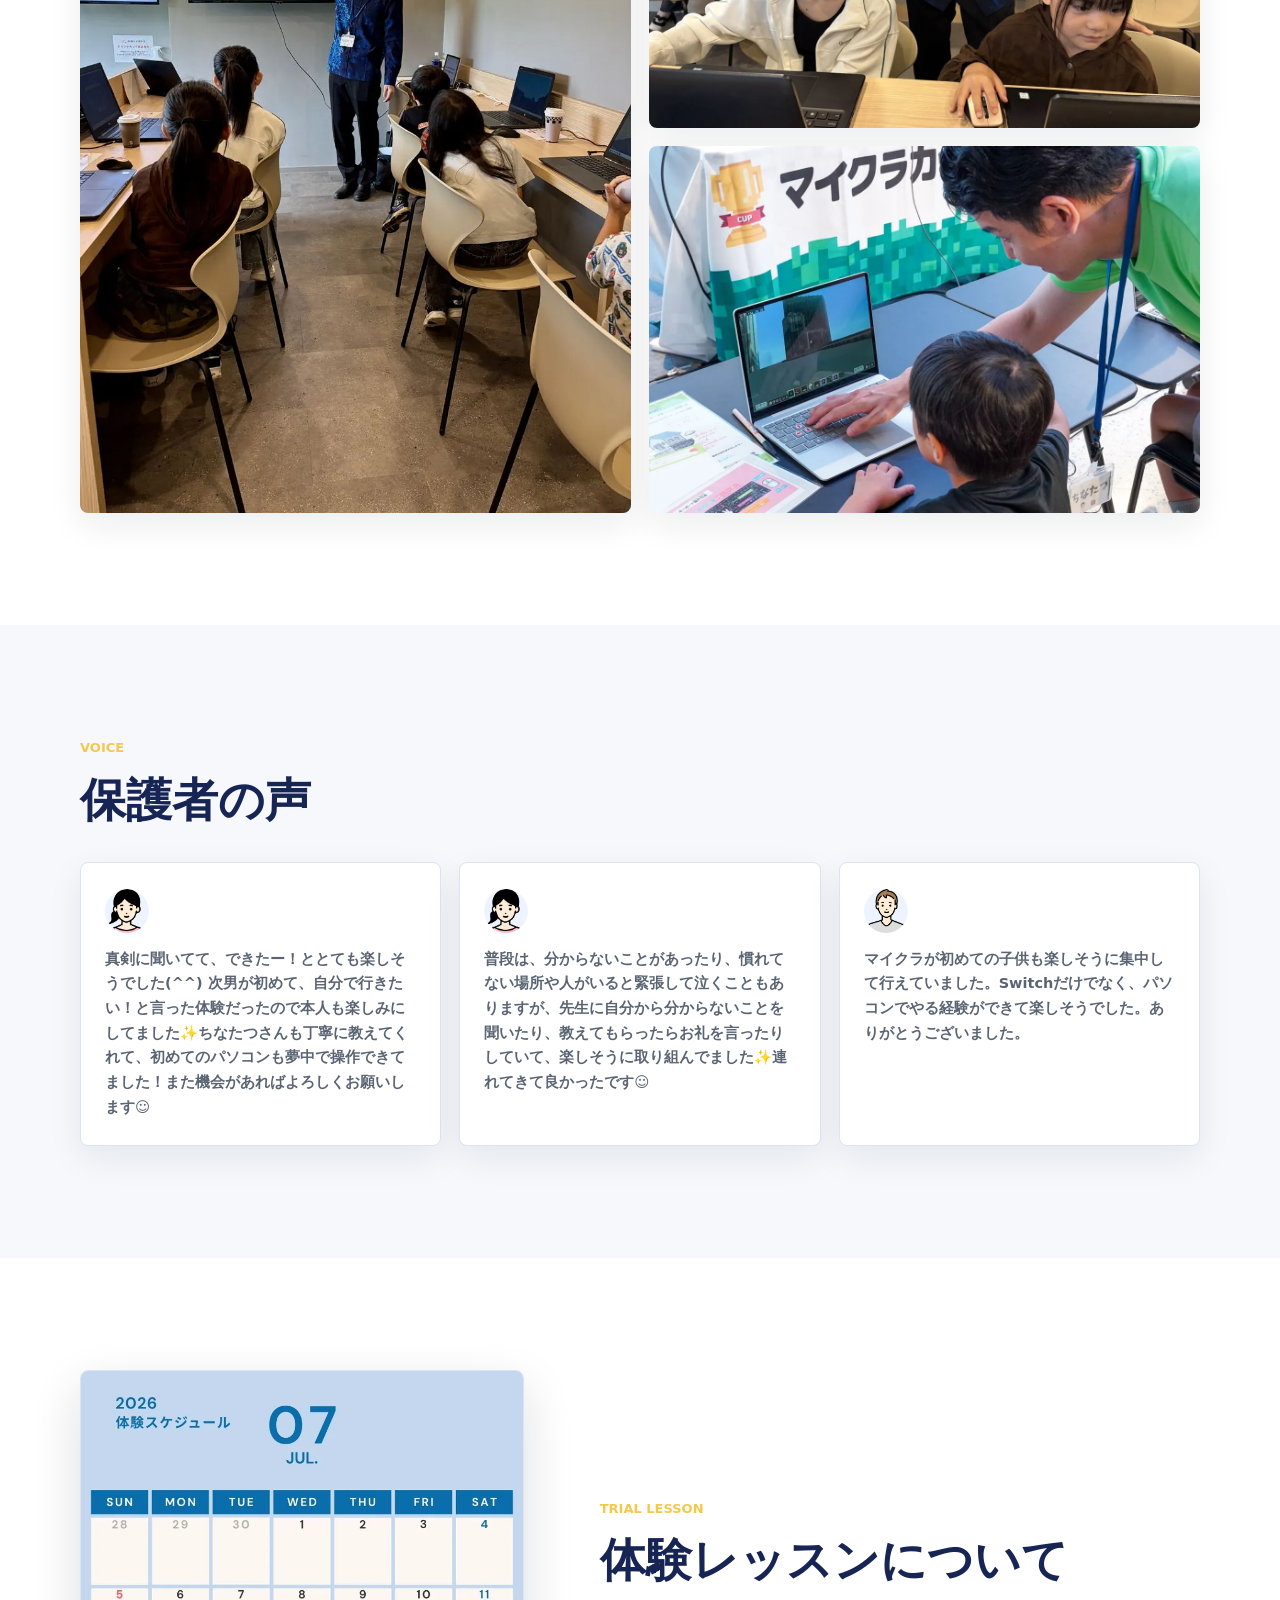
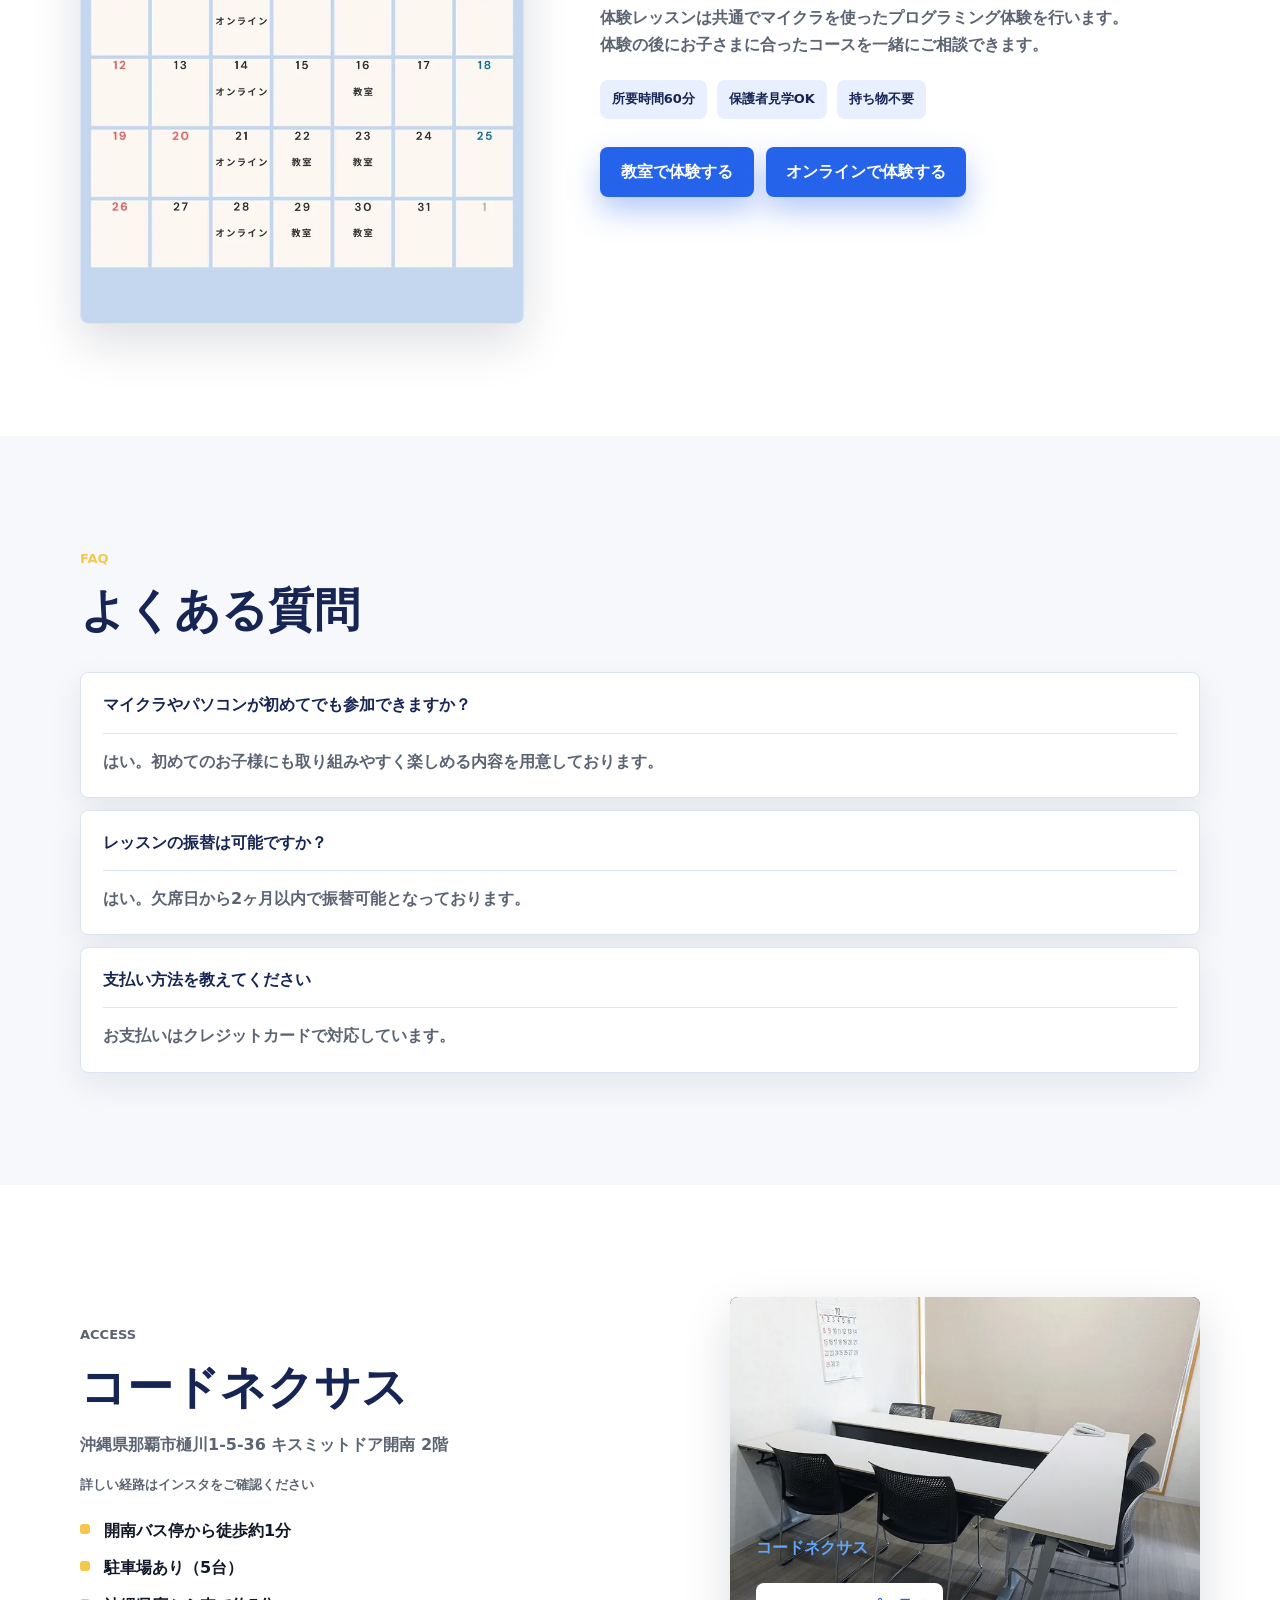
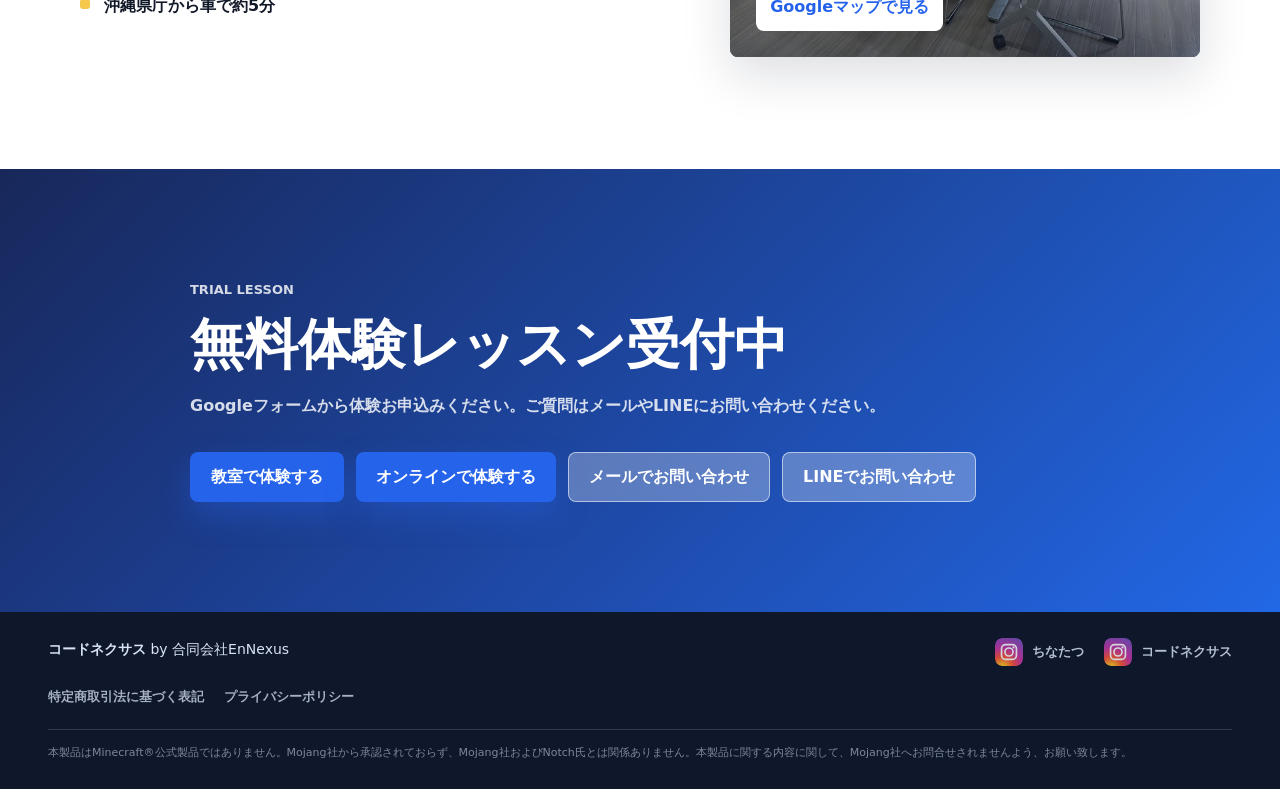
==== commit 4b5a8dde: "Update LINE contact link" ====
--- a/index.html
+++ b/index.html
@@ -440,7 +440,7 @@
             <a class="button primary" href="https://forms.gle/txECyhPidZpDASPv8" target="_blank" rel="noreferrer">教室で体験する</a>
             <a class="button primary" href="https://forms.gle/PtLPhcia77xdy3EHA" target="_blank" rel="noreferrer">オンラインで体験する</a>
             <a class="button secondary light" href="mailto:info@ennexus.co.jp">メールでお問い合わせ</a>
-            <a class="button secondary light" href="https://lin.ee/ylZwi2s" target="_blank" rel="noreferrer">LINEでお問い合わせ</a>
+            <a class="button secondary light" href="https://lin.ee/vPGj6bi" target="_blank" rel="noreferrer">LINEでお問い合わせ</a>
           </div>
         </div>
       </section>
